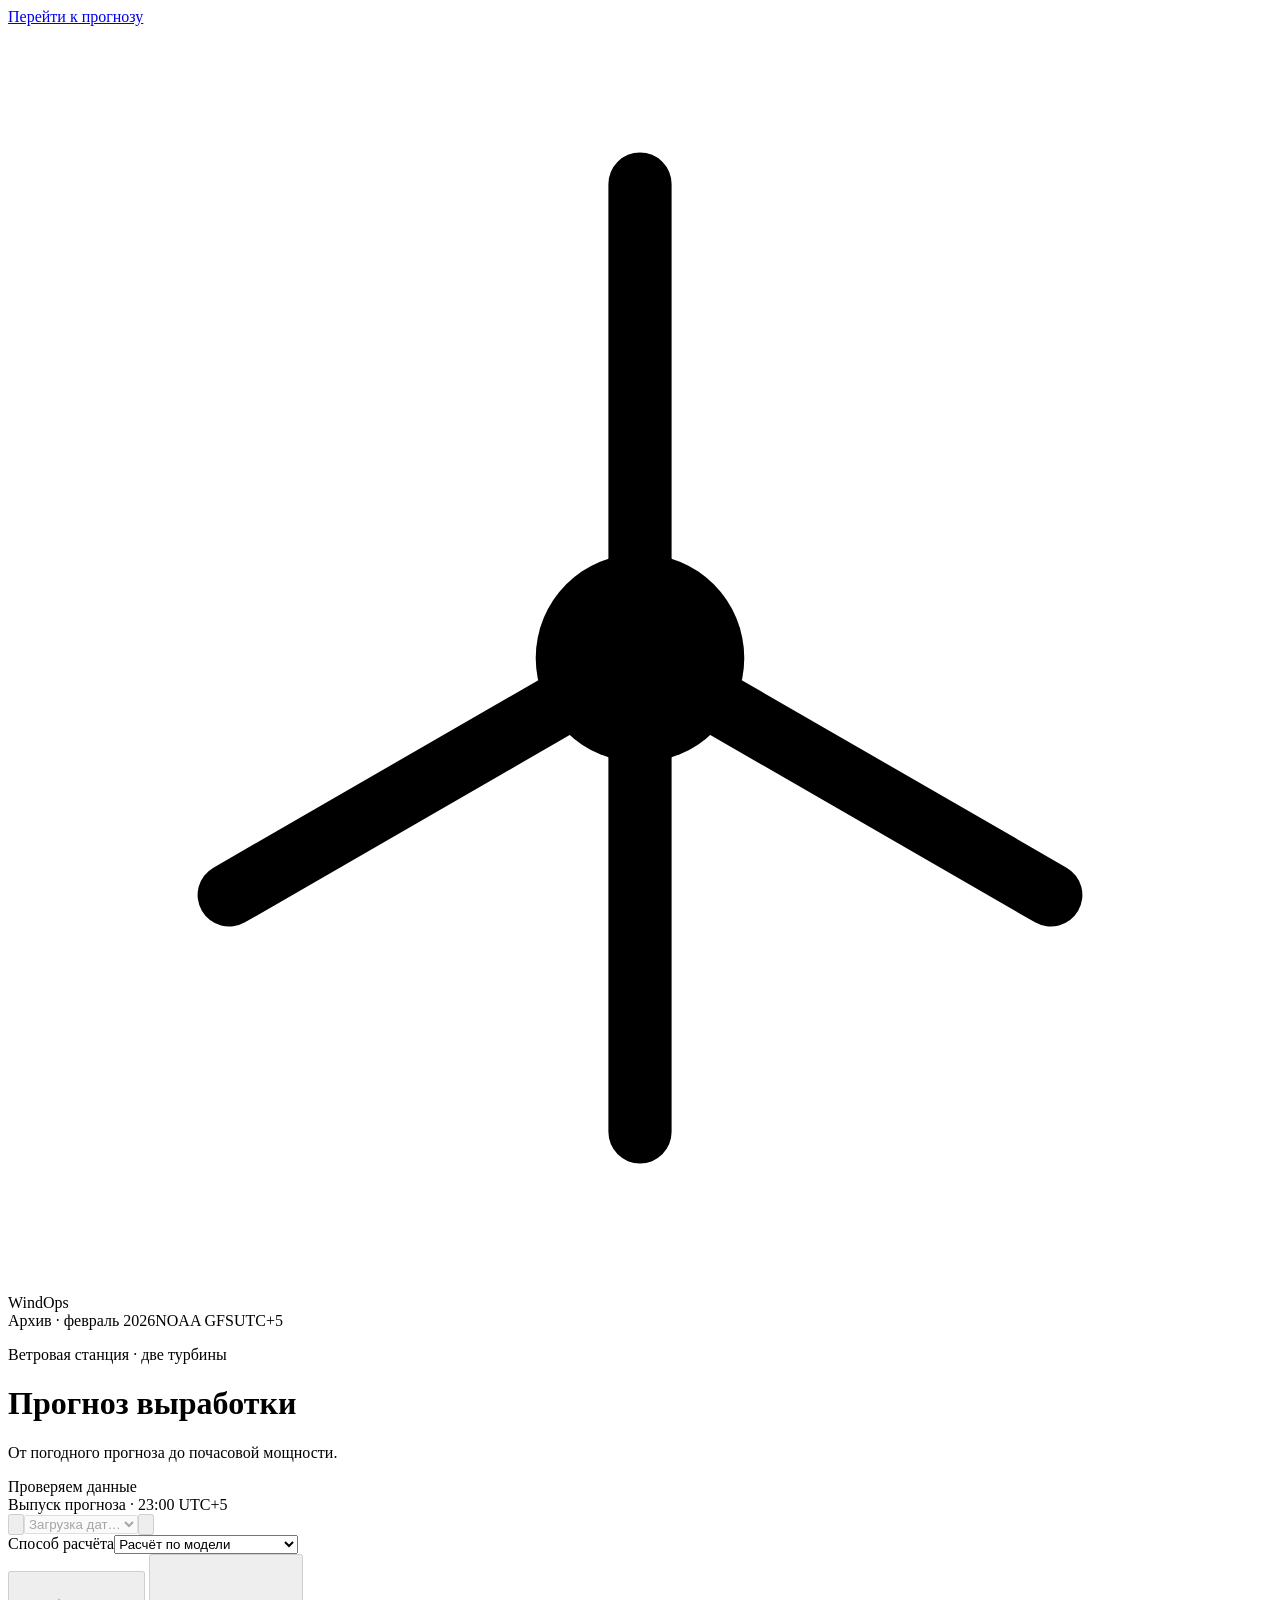
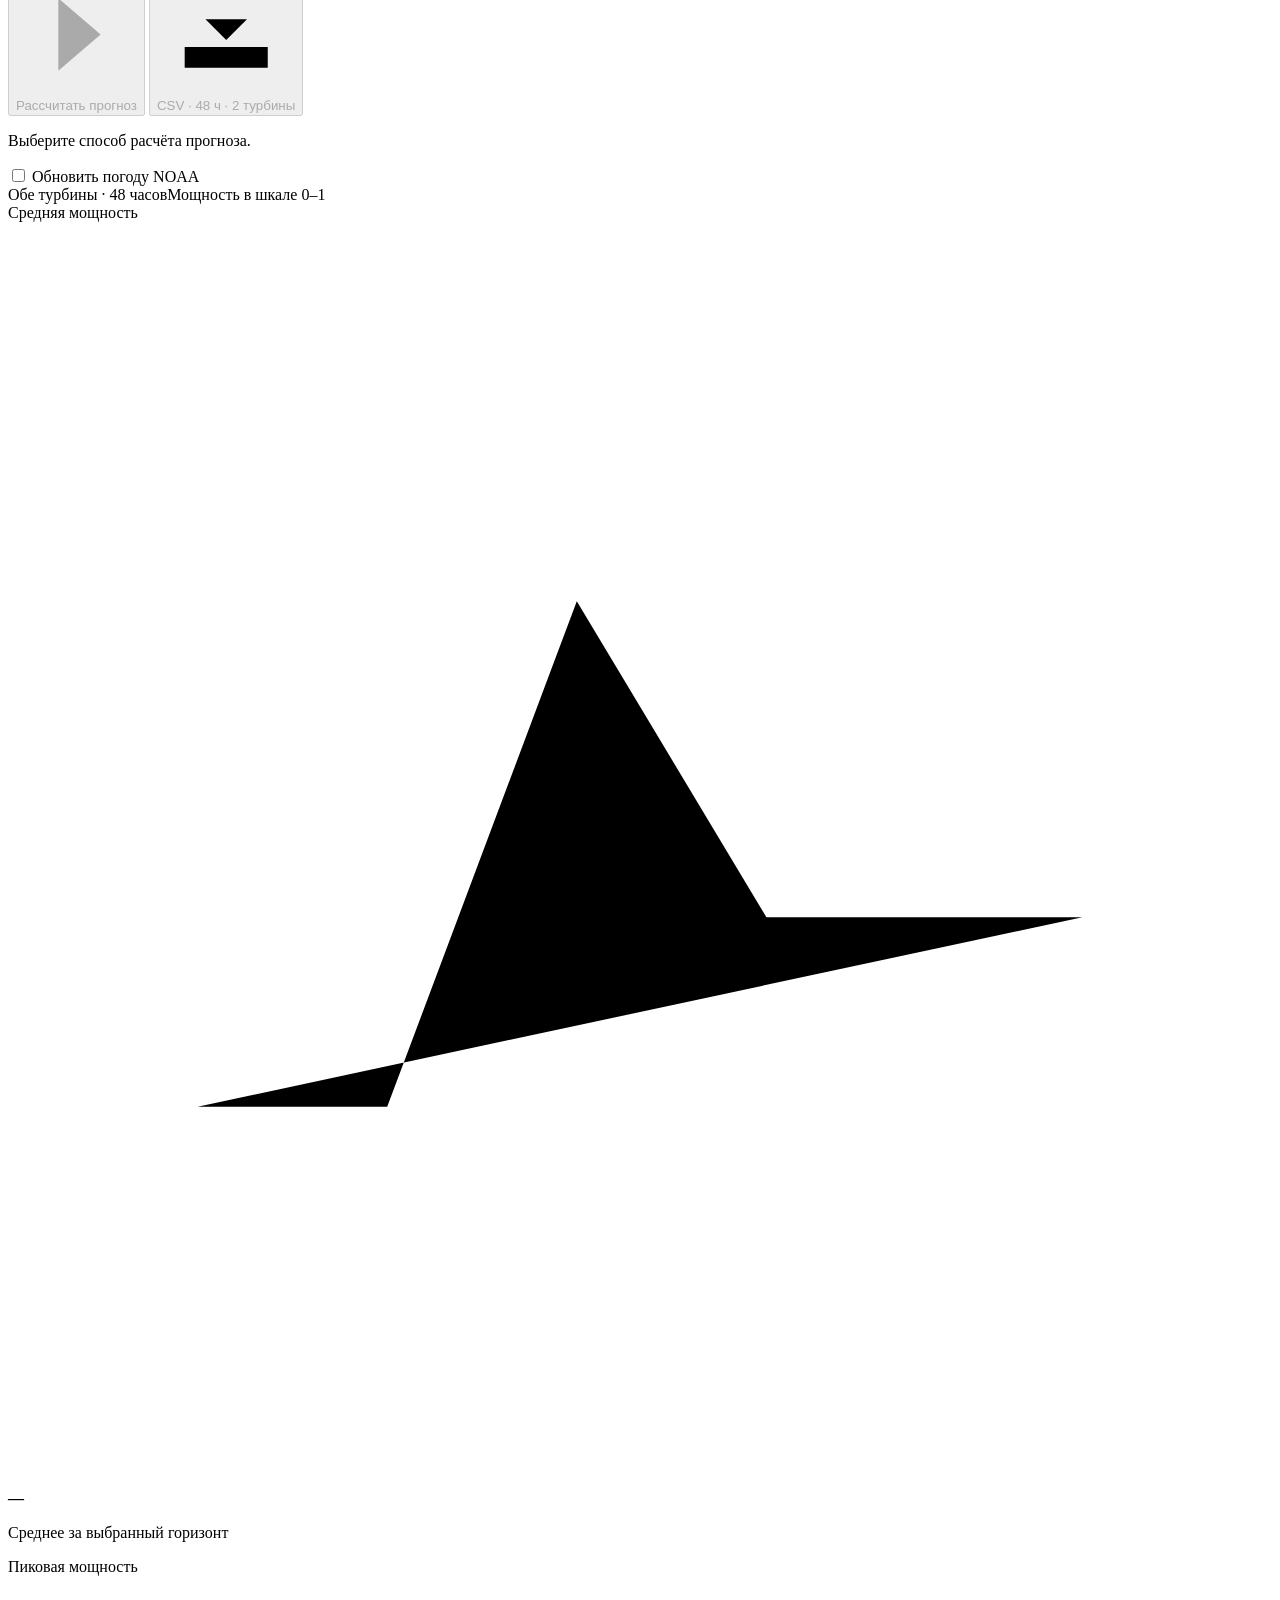
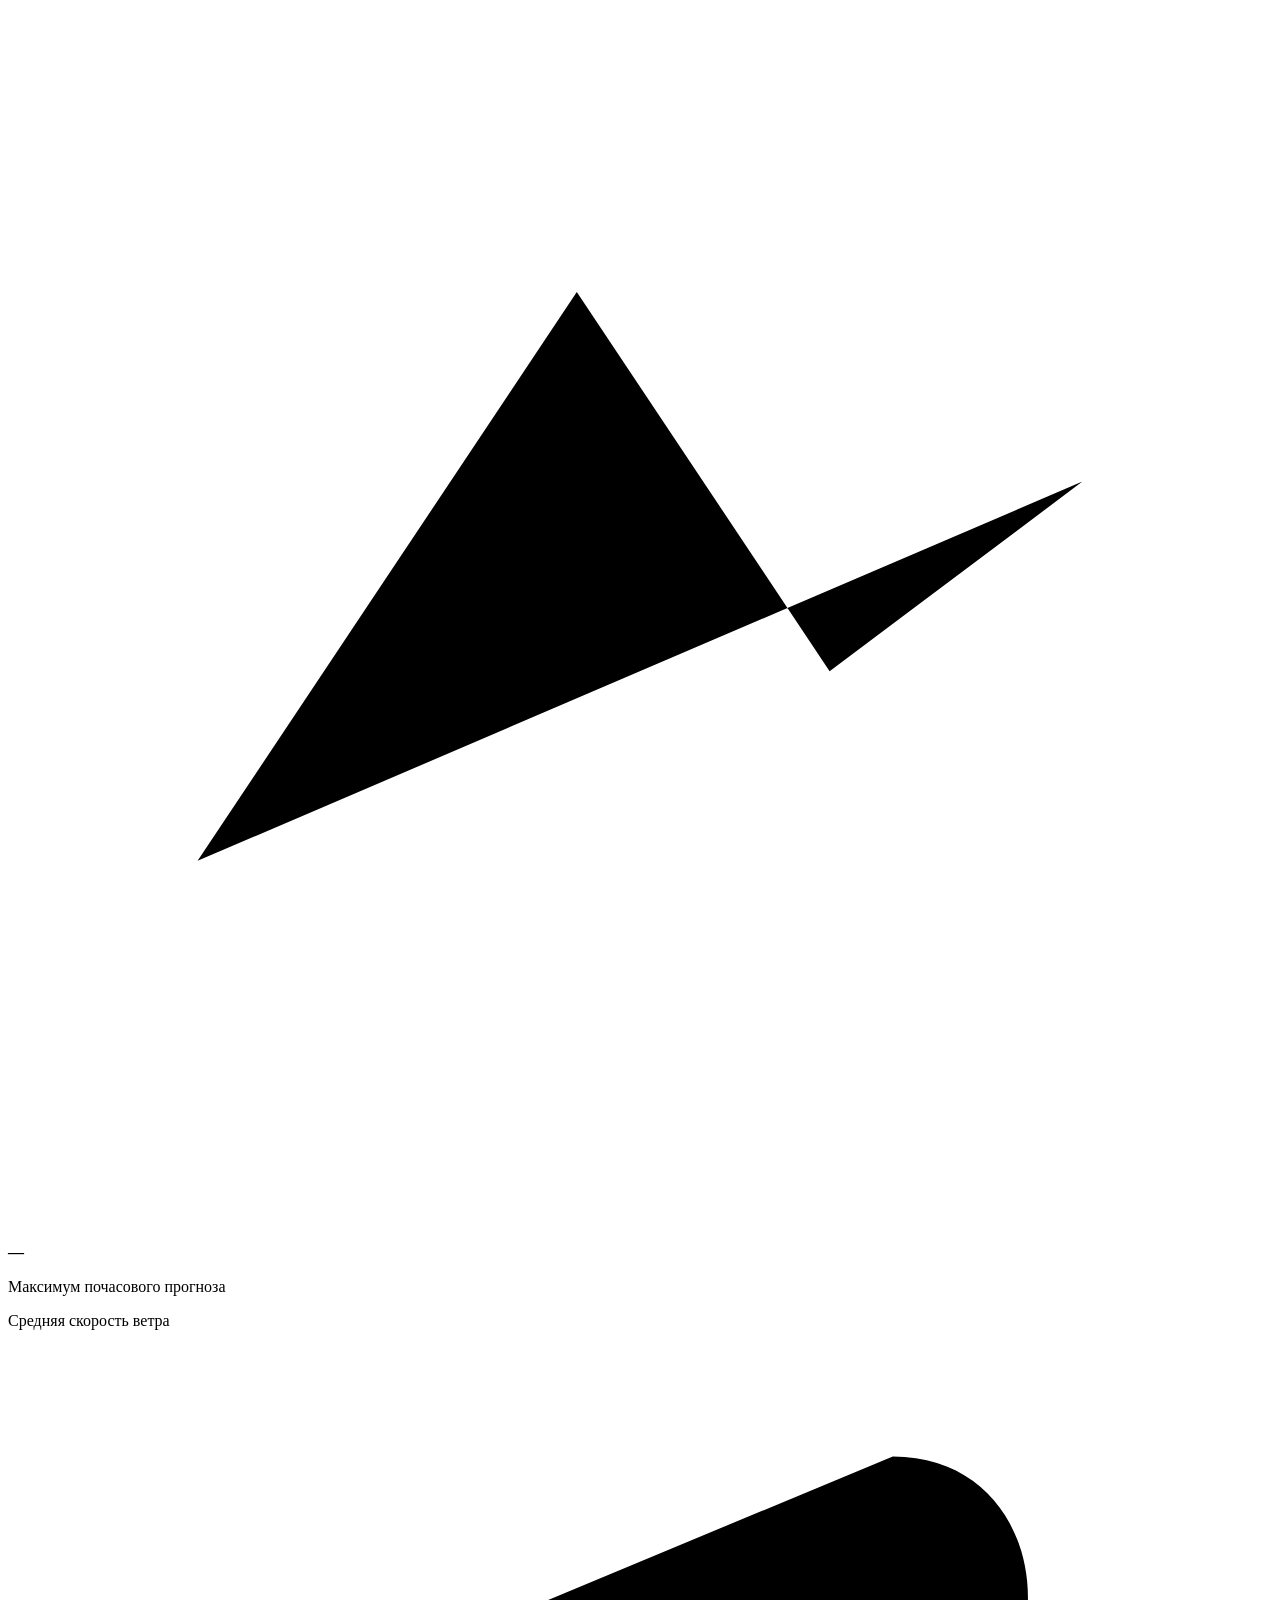
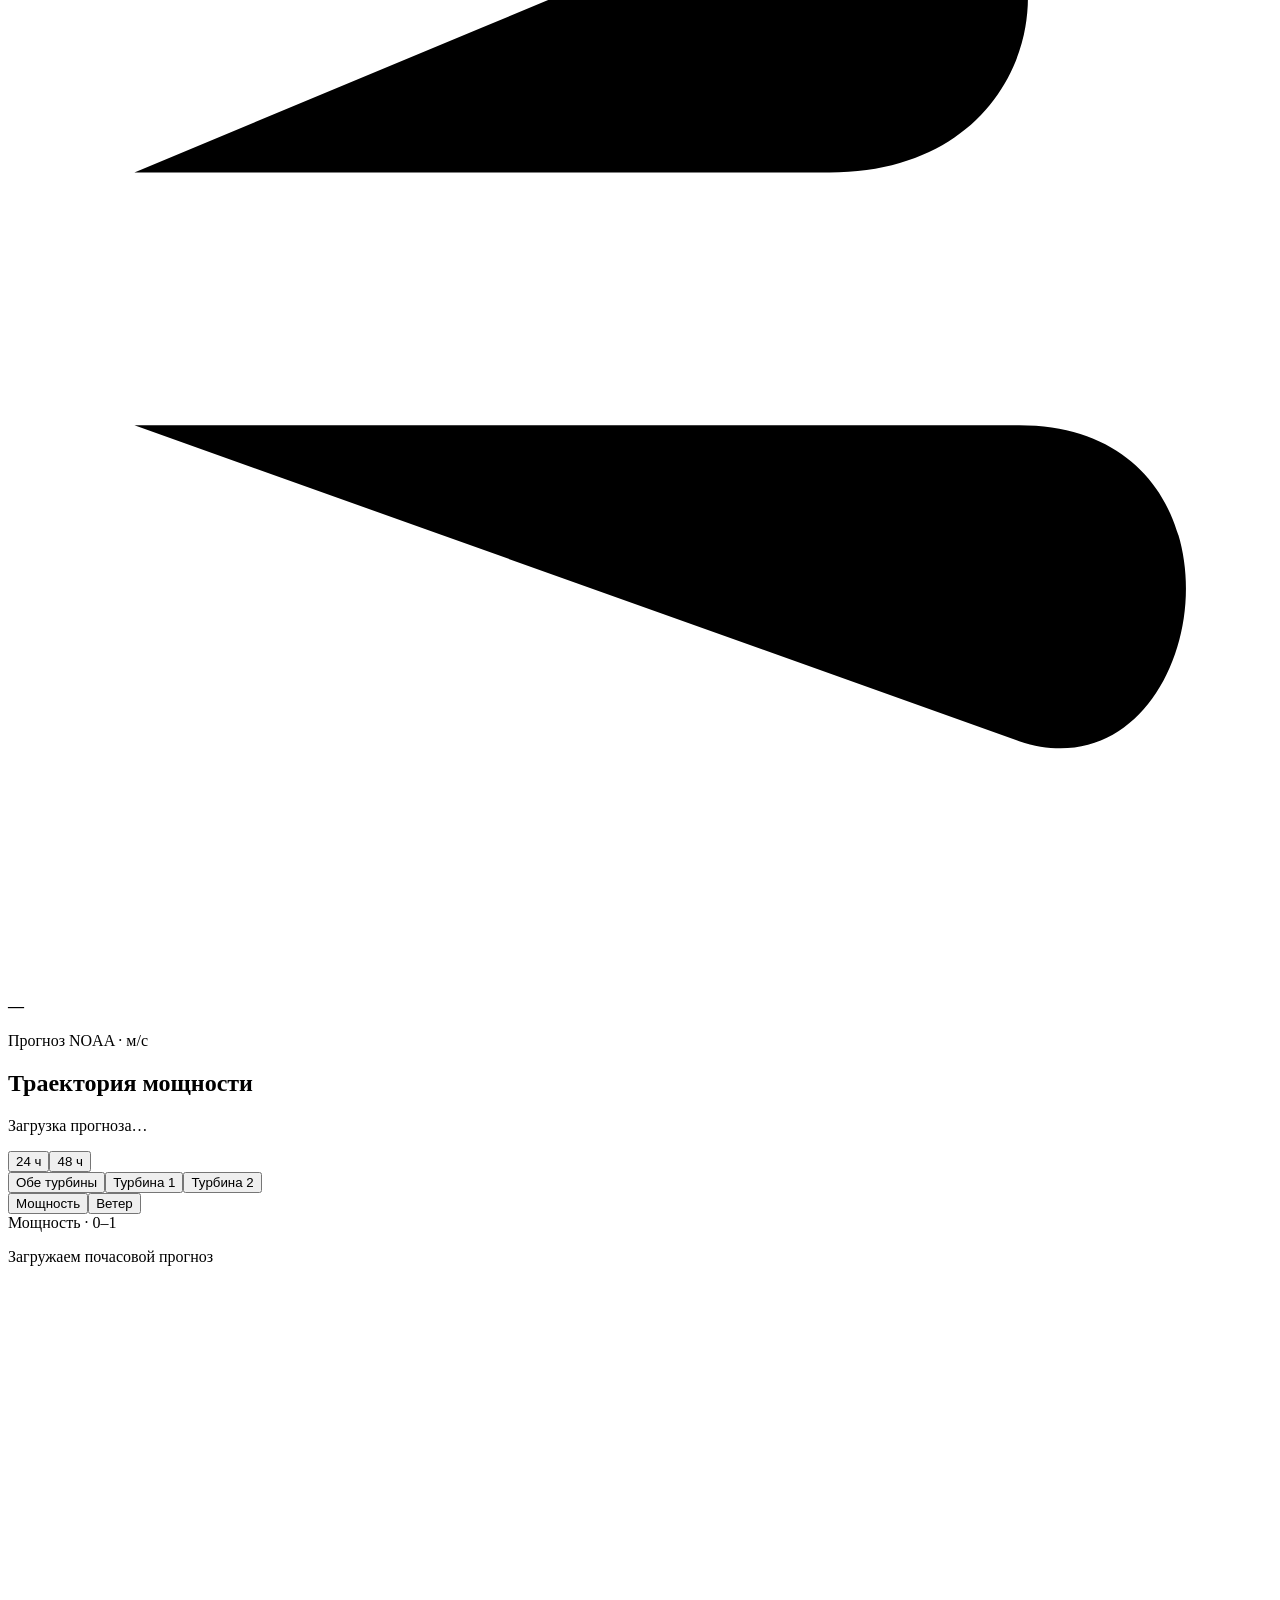
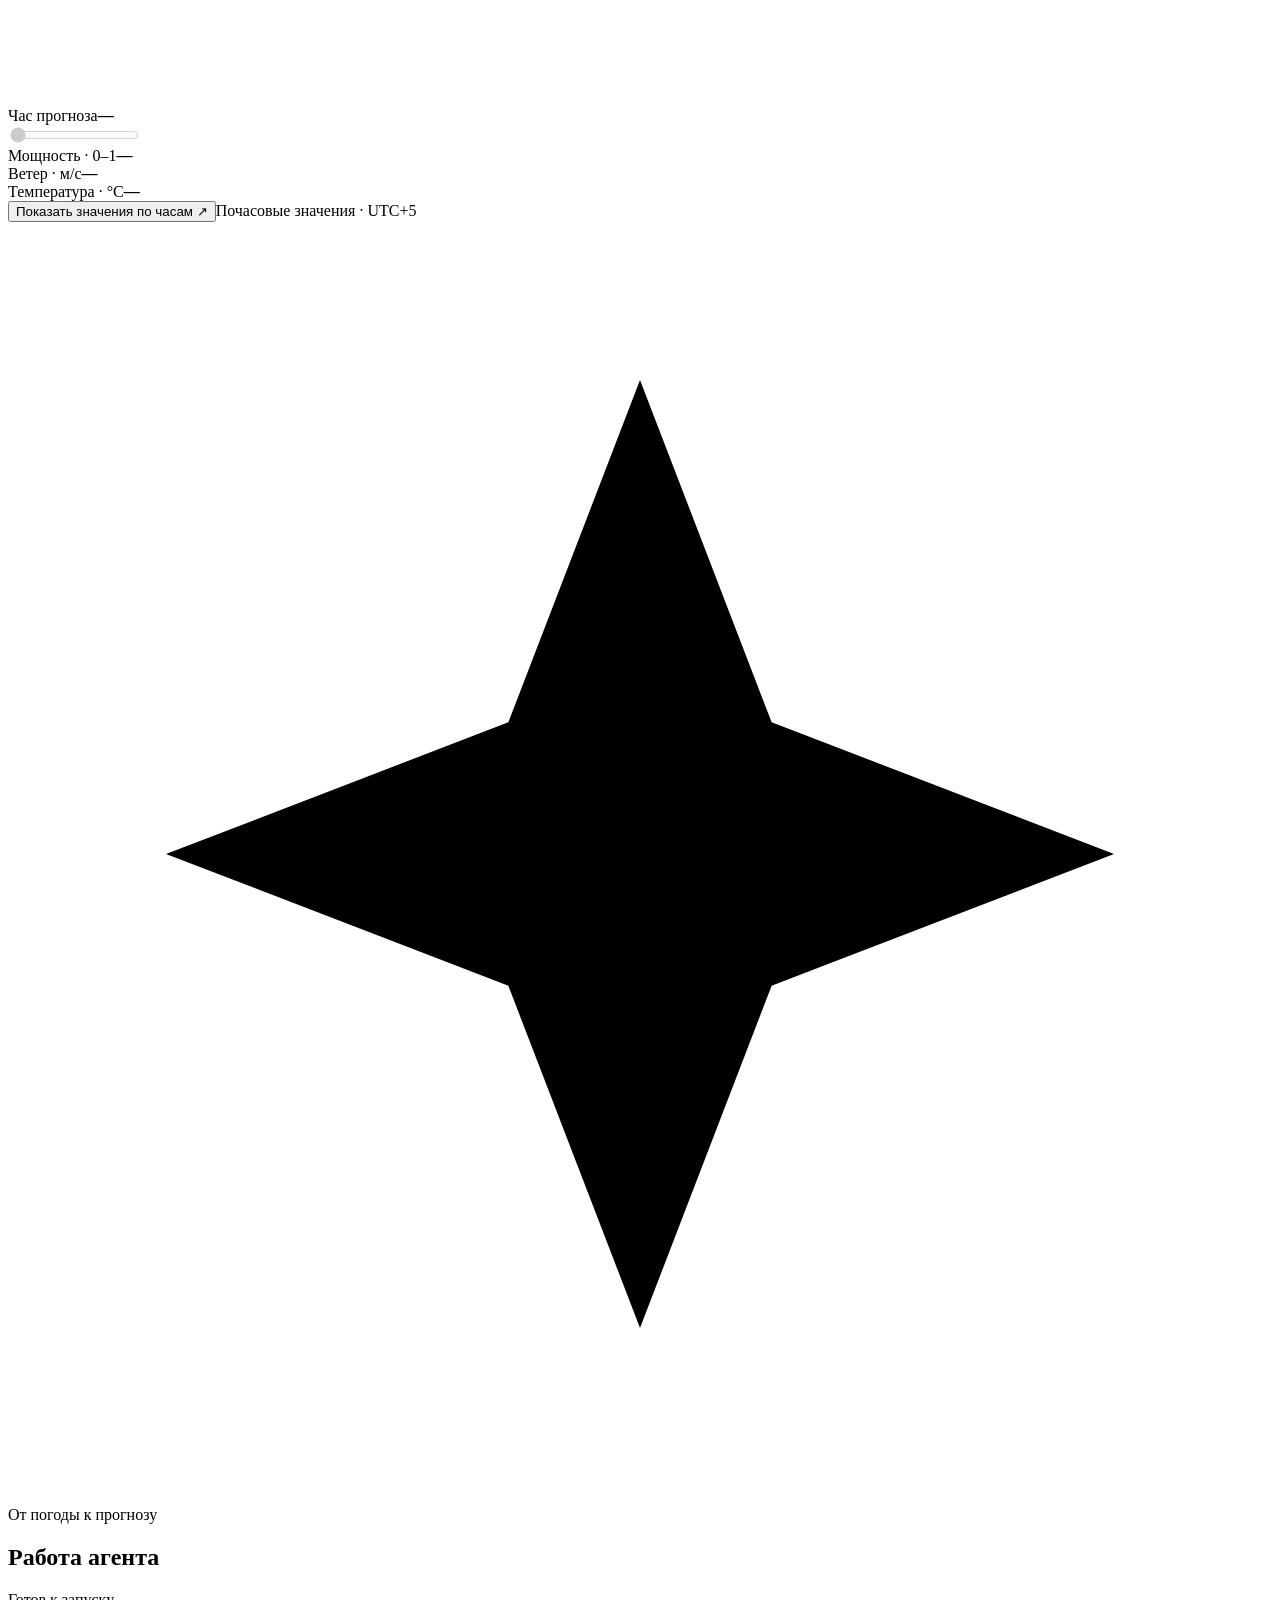
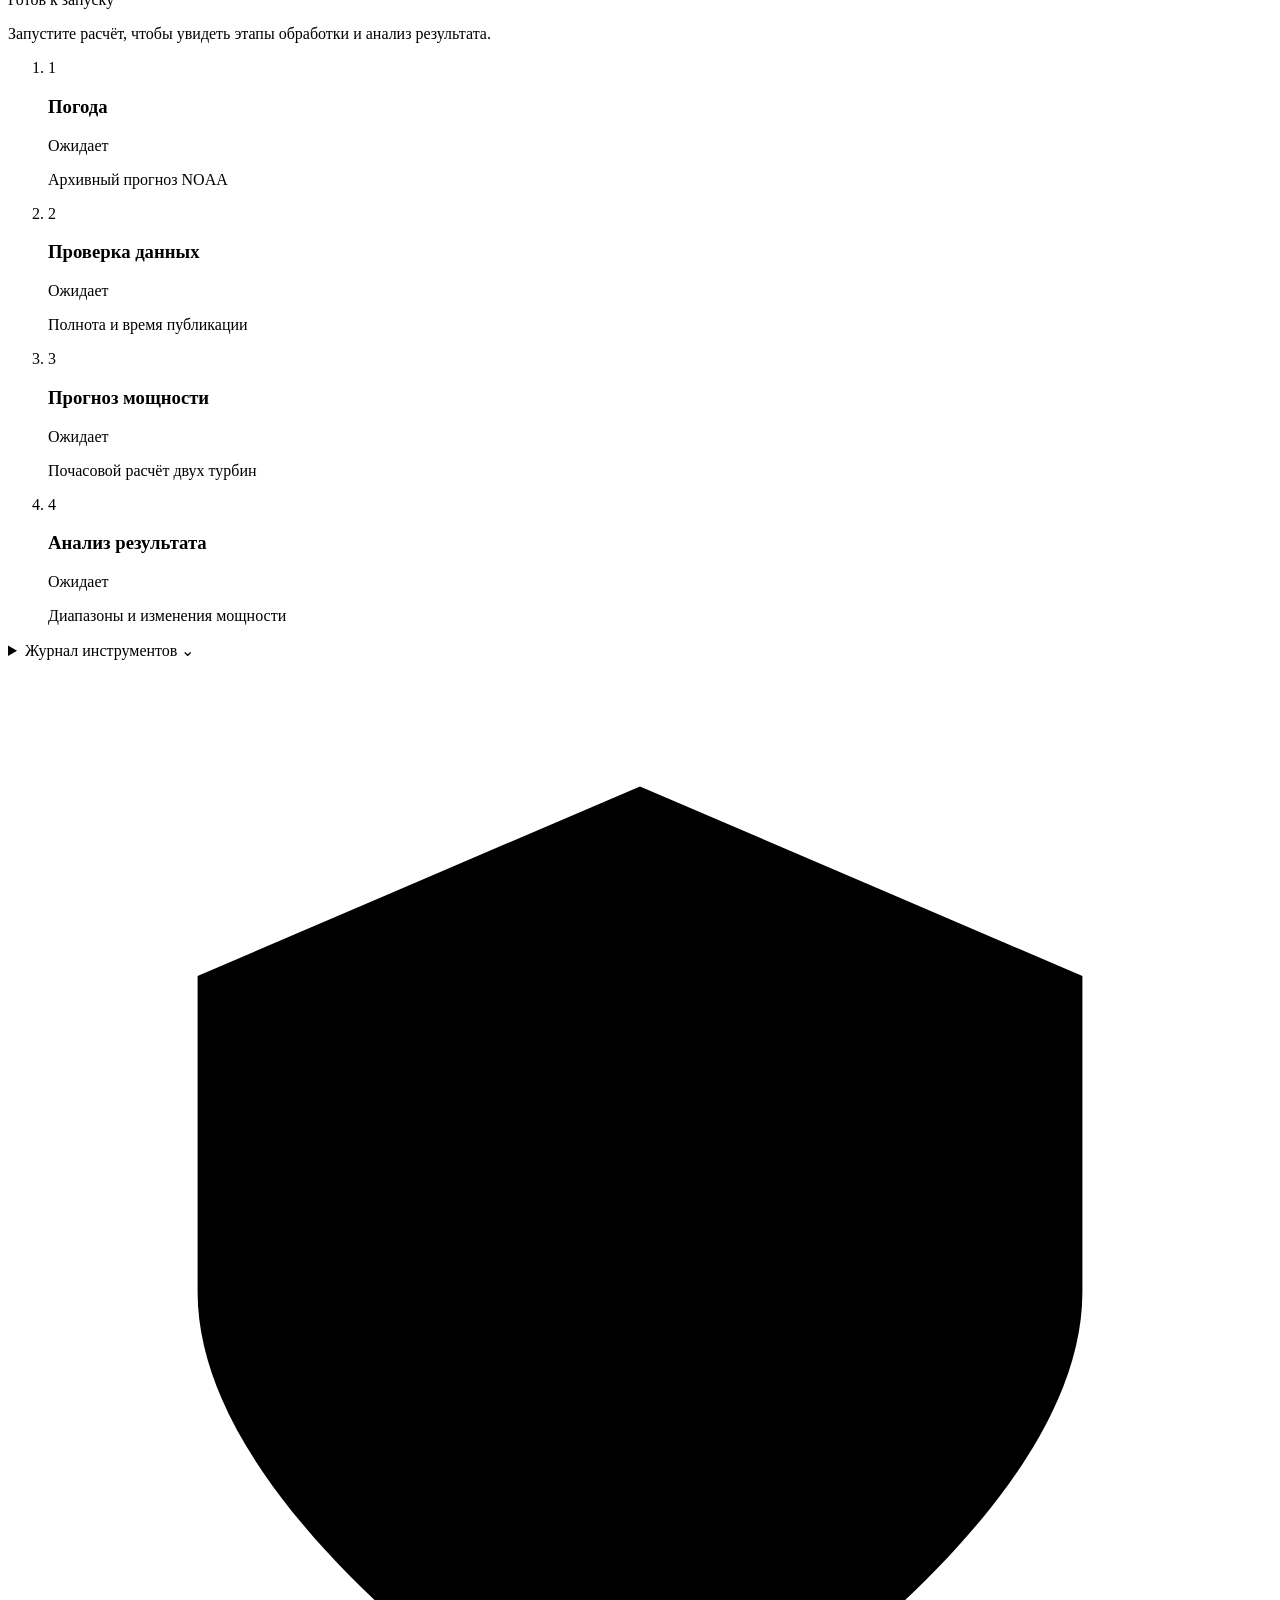
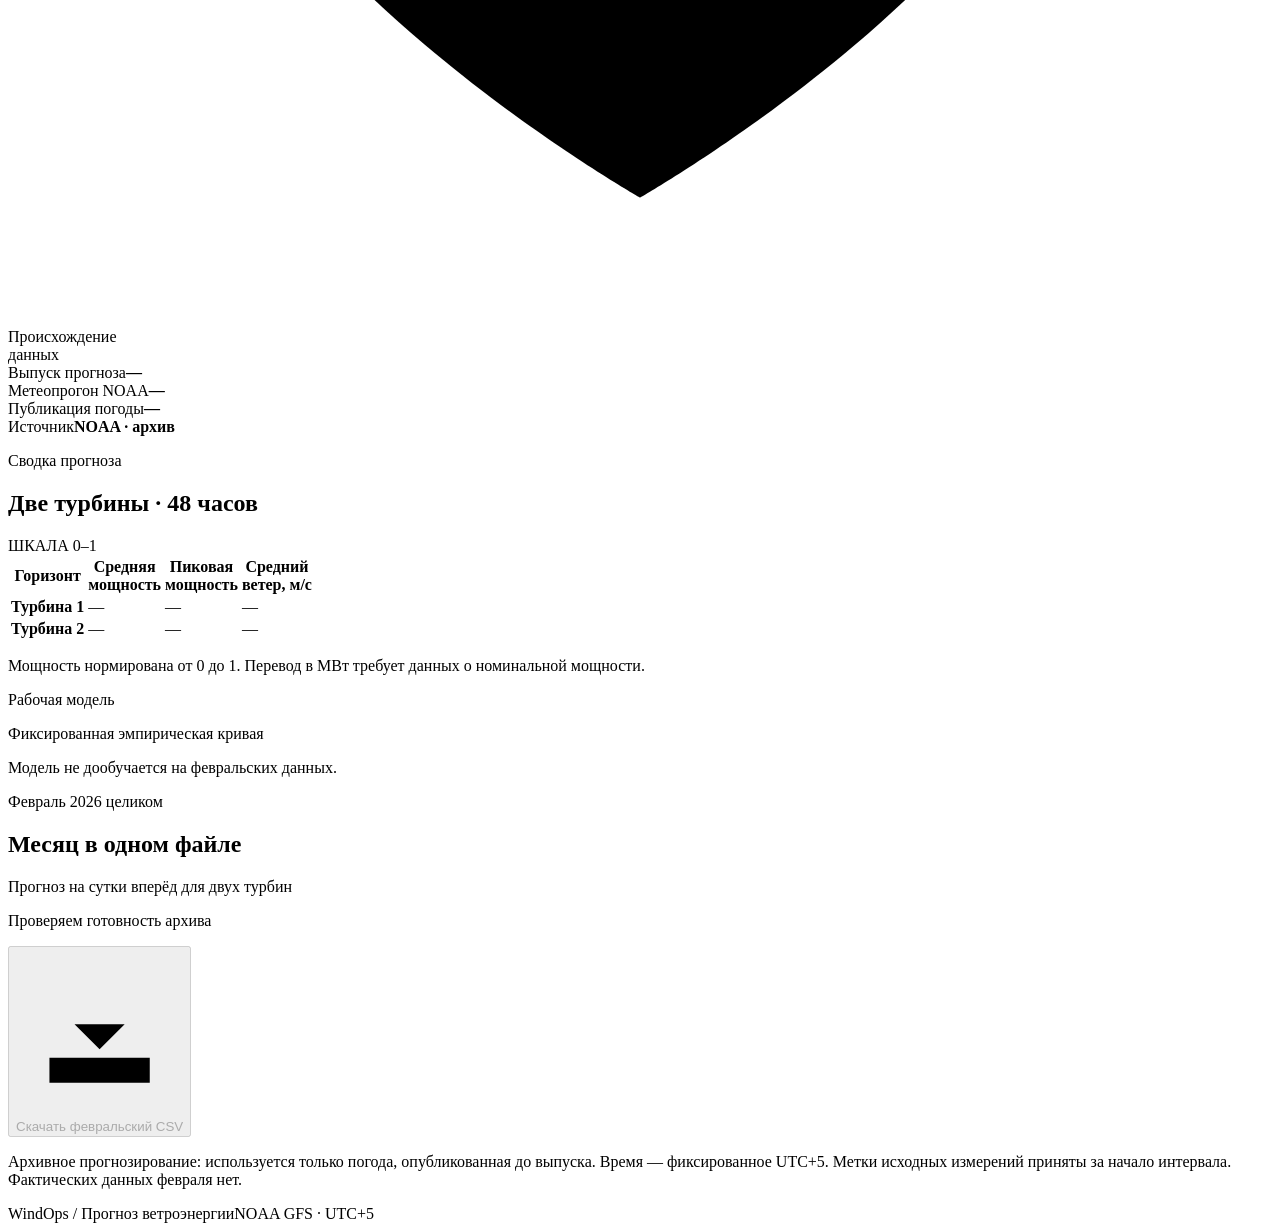
==== web/index.html @ 2f870a46 "Remove section-jump sidebar and widen forecast workspace" ====
<!doctype html>
<html lang="ru">
<head>
  <meta charset="utf-8">
  <meta name="viewport" content="width=device-width,initial-scale=1">
  <meta name="theme-color" content="#142d4e">
  <meta name="description" content="WindOps — почасовой прогноз двух ветровых турбин, сравнение выработки и прозрачная работа AI-агента.">
  <title>WindOps — прогноз выработки</title>
  <link rel="icon" href="data:image/svg+xml,%3Csvg xmlns='http://www.w3.org/2000/svg' viewBox='0 0 40 40'%3E%3Crect width='40' height='40' rx='10' fill='%23235be8'/%3E%3Cpath d='M20 20V6m0 14L8 27m12-7 12 7' stroke='%23fff' stroke-width='2'/%3E%3Ccircle cx='20' cy='20' r='3' fill='%23fff'/%3E%3C/svg%3E">
  <link rel="stylesheet" href="/style.css">
  <script src="/app.js" defer></script>
</head>
<body>
  <a class="skip-link" href="#forecast">Перейти к прогнозу</a>
  <div class="app-shell">
    <div class="main-shell">
      <header class="topbar">
        <div class="brand"><svg class="brand-mark" viewBox="0 0 40 40" fill="none" aria-hidden="true"><path d="M20 20V5M20 20 7 27.5M20 20 33 27.5M20 23v12" stroke="currentColor" stroke-width="2" stroke-linecap="round"/><circle cx="20" cy="20" r="3.3" fill="currentColor"/></svg><span>WindOps</span></div>
        <div class="topbar-meta"><span class="archive-context">Архив · февраль 2026</span><span class="provider-tag">NOAA GFS</span><span class="timezone">UTC+5</span></div>
      </header>
      <main id="overview">
        <div class="page-heading"><div><p class="eyebrow">Ветровая станция · две турбины</p><h1>Прогноз выработки</h1><p class="page-intro">От погодного прогноза до почасовой мощности.</p></div><div class="coverage" id="coverage"><span class="status-dot pending"></span><span id="coverage-text">Проверяем данные</span></div></div>

        <section class="control-panel" aria-label="Управление прогнозом">
          <div class="run-toolbar">
            <div class="field issue-field"><label for="issue-date">Выпуск прогноза · 23:00 UTC+5</label><div class="date-control"><button id="prev-issue" class="date-arrow" aria-label="Предыдущий выпуск" disabled><svg viewBox="0 0 20 20" aria-hidden="true"><path d="m12 5-5 5 5 5"/></svg></button><select id="issue-date" disabled><option>Загрузка дат…</option></select><button id="next-issue" class="date-arrow" aria-label="Следующий выпуск" disabled><svg viewBox="0 0 20 20" aria-hidden="true"><path d="m8 5 5 5-5 5"/></svg></button></div></div>
            <div class="field mode-field"><label for="run-mode">Способ расчёта</label><select id="run-mode" aria-describedby="mode-help"><option value="deterministic">Расчёт по модели</option><option value="openai" id="openai-option" disabled>Агент OpenAI · проверяем</option></select></div>
            <button class="primary-button" id="run-button" disabled><svg viewBox="0 0 20 20" fill="none" aria-hidden="true"><path d="m7 4 7 6-7 6V4Z" fill="currentColor"/></svg><span>Рассчитать прогноз</span></button>
            <button class="secondary-button" id="download-button" disabled title="Полный прогноз на 48 часов для обеих турбин"><svg viewBox="0 0 20 20" aria-hidden="true"><path d="M10 3v9m-3-3 3 3 3-3M4 13v3h12v-3"/></svg>CSV · 48 ч · 2 турбины</button>
          </div>
          <div class="toolbar-caption"><p id="mode-help">Выберите способ расчёта прогноза.</p><label class="refresh-option"><input type="checkbox" id="refresh-weather"> Обновить погоду NOAA</label></div>
        </section>
        <div class="alert" id="error-banner" role="alert" hidden><span id="error-message"></span><button id="retry-button" class="text-button">Повторить загрузку</button></div>

        <section class="forecast-overview" aria-label="Сводка выбранного прогноза">
          <div class="overview-caption"><span id="kpi-context">Обе турбины · 48 часов</span><span>Мощность в шкале 0–1</span></div>
          <div class="kpi-grid">
            <article class="kpi-card"><div class="kpi-label"><span>Средняя мощность</span><svg viewBox="0 0 20 20" aria-hidden="true"><path d="M3 14h3l3-8 3 5h5"/></svg></div><strong id="kpi-power">—</strong><p>Среднее за выбранный горизонт</p></article>
            <article class="kpi-card"><div class="kpi-label"><span>Пиковая мощность</span><svg viewBox="0 0 20 20" aria-hidden="true"><path d="m3 14 6-9 4 6 4-3M9 5v5M9 5h5"/></svg></div><strong id="kpi-peak">—</strong><p>Максимум почасового прогноза</p></article>
            <article class="kpi-card"><div class="kpi-label"><span>Средняя скорость ветра</span><svg viewBox="0 0 20 20" aria-hidden="true"><path d="M2 7h11c4 0 4-5 1-5M2 11h14c4 0 3 6 0 5M2 15h6"/></svg></div><strong id="kpi-wind">—</strong><p>Прогноз NOAA · м/с</p></article>
          </div>
        </section>

        <div class="workspace-grid">
          <section class="forecast-panel panel" id="forecast" aria-labelledby="forecast-title" aria-busy="true">
            <div class="forecast-header"><div><h2 id="forecast-title">Траектория мощности</h2><p class="forecast-range mono" id="forecast-range">Загрузка прогноза…</p></div><div class="segmented horizon-selector" role="group" aria-label="Горизонт прогноза"><button data-horizon="24" aria-pressed="false">24 ч</button><button data-horizon="48" class="is-active" aria-pressed="true">48 ч</button></div></div>
            <div class="chart-controls"><div class="segmented turbine-selector" role="group" aria-label="Турбина"><button data-turbine="both" class="is-active" aria-pressed="true">Обе турбины</button><button data-turbine="1" aria-pressed="false">Турбина 1</button><button data-turbine="2" aria-pressed="false">Турбина 2</button></div><div class="metric-selector" role="group" aria-label="Показатель графика"><button class="is-active" data-metric="power" aria-pressed="true">Мощность</button><button data-metric="wind" aria-pressed="false">Ветер</button></div></div>
            <div class="chart-key"><div id="chart-legend" class="chart-legend"></div><span class="series-label"><i id="series-swatch" hidden></i><span id="series-label">Мощность · 0–1</span></span></div>
            <div class="chart-container" id="chart-container"><div class="chart-placeholder" id="chart-placeholder"><span class="loading-spinner" aria-hidden="true"></span><p id="chart-placeholder-text">Загружаем почасовой прогноз</p></div><svg id="forecast-chart" viewBox="0 0 900 300" role="img" aria-labelledby="chart-title chart-description" hidden><title id="chart-title">Почасовой прогноз мощности</title><desc id="chart-description">Прогноз двух турбин на 48 часов.</desc></svg><div class="chart-tooltip" id="chart-tooltip" hidden></div></div>
            <div class="hour-inspector"><div class="inspector-heading"><label for="hour-slider">Час прогноза</label><strong id="inspector-time" class="mono">—</strong></div><input id="hour-slider" type="range" min="0" max="47" value="0" step="1" aria-label="Выбрать час прогноза" disabled><div class="inspector-values"><div><span>Мощность · 0–1</span><strong id="inspector-power">—</strong></div><div><span>Ветер · м/с</span><strong id="inspector-wind">—</strong></div><div><span>Температура · °C</span><strong id="inspector-temperature">—</strong></div></div></div>
            <div class="chart-access"><button class="text-button" id="table-toggle" aria-expanded="false" aria-controls="hourly-table">Показать значения по часам <span aria-hidden="true">↗</span></button><span id="chart-end-note">Почасовые значения · UTC+5</span></div>
            <div class="hourly-table-wrapper" id="hourly-table" hidden><table><caption id="hourly-table-caption">Почасовые значения, UTC+5</caption><thead id="hourly-table-head"><tr><th scope="col">Время · UTC+5</th><th scope="col">Мощность · 0–1</th><th scope="col">Ветер · м/с</th><th scope="col">Температура · °C</th></tr></thead><tbody id="hourly-table-body"></tbody></table></div>
          </section>

          <section class="agent-section panel" id="agent" aria-labelledby="agent-title"><div class="agent-heading"><div class="agent-emblem" aria-hidden="true"><svg viewBox="0 0 24 24"><path d="m12 3 2.5 6.5L21 12l-6.5 2.5L12 21l-2.5-6.5L3 12l6.5-2.5Z"/></svg></div><div><p class="eyebrow">От погоды к прогнозу</p><h2 id="agent-title">Работа агента</h2></div></div><span class="job-status" id="job-status" role="status">Готов к запуску</span><p class="agent-intro" id="agent-intro">Запустите расчёт, чтобы увидеть этапы обработки и анализ результата.</p>
            <ol class="agent-steps" id="agent-steps">
              <li data-step="get_weather" data-state="pending"><span class="step-marker" aria-hidden="true">1</span><div><div class="step-heading"><h3>Погода</h3><span class="step-state">Ожидает</span></div><p class="step-detail">Архивный прогноз NOAA</p></div></li>
              <li data-step="validate_weather" data-state="pending"><span class="step-marker" aria-hidden="true">2</span><div><div class="step-heading"><h3>Проверка данных</h3><span class="step-state">Ожидает</span></div><p class="step-detail">Полнота и время публикации</p></div></li>
              <li data-step="predict_power" data-state="pending"><span class="step-marker" aria-hidden="true">3</span><div><div class="step-heading"><h3>Прогноз мощности</h3><span class="step-state">Ожидает</span></div><p class="step-detail">Почасовой расчёт двух турбин</p></div></li>
              <li data-step="analyze_forecast" data-state="pending"><span class="step-marker" aria-hidden="true">4</span><div><div class="step-heading"><h3>Анализ результата</h3><span class="step-state">Ожидает</span></div><p class="step-detail">Диапазоны и изменения мощности</p></div></li>
            </ol>
            <div class="explanation" id="explanation" hidden><p class="micro-label" id="explanation-label">Комментарий к прогнозу</p><p id="explanation-text" tabindex="0" aria-label="Анализ прогноза"></p></div>
            <details class="technical-log"><summary>Журнал инструментов <span aria-hidden="true">⌄</span></summary><ol class="event-list" id="event-list"></ol><p class="log-note">Здесь появятся события текущего расчёта. Время — UTC+5.</p></details>
          </section>
        </div>

        <section class="provenance-strip" id="data-details" aria-label="Происхождение прогноза"><div class="provenance-label"><svg viewBox="0 0 20 20" aria-hidden="true"><path d="m10 2 7 3v5c0 4-7 8-7 8s-7-4-7-8V5Z"/><path d="m6 10 3 3 5-6"/></svg><span>Происхождение<br>данных</span></div><div><span class="micro-label">Выпуск прогноза</span><strong class="mono" id="origin-value">—</strong></div><div><span class="micro-label">Метеопрогон NOAA</span><strong class="mono" id="weather-run-value">—</strong></div><div><span class="micro-label">Публикация погоды</span><strong class="mono" id="weather-available-value">—</strong></div><div class="source-check"><span class="micro-label">Источник</span><strong id="provider-value">NOAA · архив</strong></div></section>

        <div class="detail-grid">
          <section class="summary-section panel" aria-labelledby="summary-title"><div class="section-heading"><div><p class="eyebrow">Сводка прогноза</p><h2 id="summary-title">Две турбины · 48 часов</h2></div><span class="unit-label">ШКАЛА 0–1</span></div><div class="summary-table-wrap"><table class="summary-table"><thead><tr><th scope="col">Горизонт</th><th scope="col">Средняя<br>мощность</th><th scope="col">Пиковая<br>мощность</th><th scope="col">Средний<br>ветер, м/с</th></tr></thead><tbody id="summary-body"><tr><th scope="row">Турбина 1</th><td>—</td><td>—</td><td>—</td></tr><tr><th scope="row">Турбина 2</th><td>—</td><td>—</td><td>—</td></tr></tbody></table></div><p class="summary-note">Мощность нормирована от 0 до 1. Перевод в МВт требует данных о номинальной мощности.</p><div class="baseline" id="baseline" hidden><div><span class="micro-label" id="validation-label">Проверка на январе</span><strong>RMSE <span class="mono" id="rmse-value">—</span></strong></div><p id="validation-description">Историческая ошибка модели. Фактические значения февраля отсутствуют.</p></div></section>
          <section class="model-notes panel" id="exports" aria-label="О модели и экспорте"><div class="model-description"><span class="micro-label">Рабочая модель</span><p id="model-value">Фиксированная эмпирическая кривая</p><p class="muted" id="model-cutoff">Модель не дообучается на февральских данных.</p></div><div class="archive-download"><div><span class="micro-label">Февраль 2026 целиком</span><h2>Месяц в одном файле</h2><p>Прогноз на сутки вперёд для двух турбин</p><p class="muted" id="february-help">Проверяем готовность архива</p></div><button class="secondary-button" id="february-download" disabled><svg viewBox="0 0 20 20" aria-hidden="true"><path d="M10 3v9m-3-3 3 3 3-3M4 13v3h12v-3"/></svg>Скачать февральский CSV</button></div></section>
        </div>
        <p class="method-note">Архивное прогнозирование: используется только погода, опубликованная до выпуска. Время — фиксированное UTC+5. Метки исходных измерений приняты за начало интервала. Фактических данных февраля нет.</p>
      </main>
      <footer><span>WindOps <span class="footer-divider">/</span> Прогноз ветроэнергии</span><span class="mono" id="footer-model">NOAA GFS · UTC+5</span></footer>
    </div>
  </div>
  <div class="sr-only" id="live-status" role="status" aria-live="polite"></div>
</body>
</html>
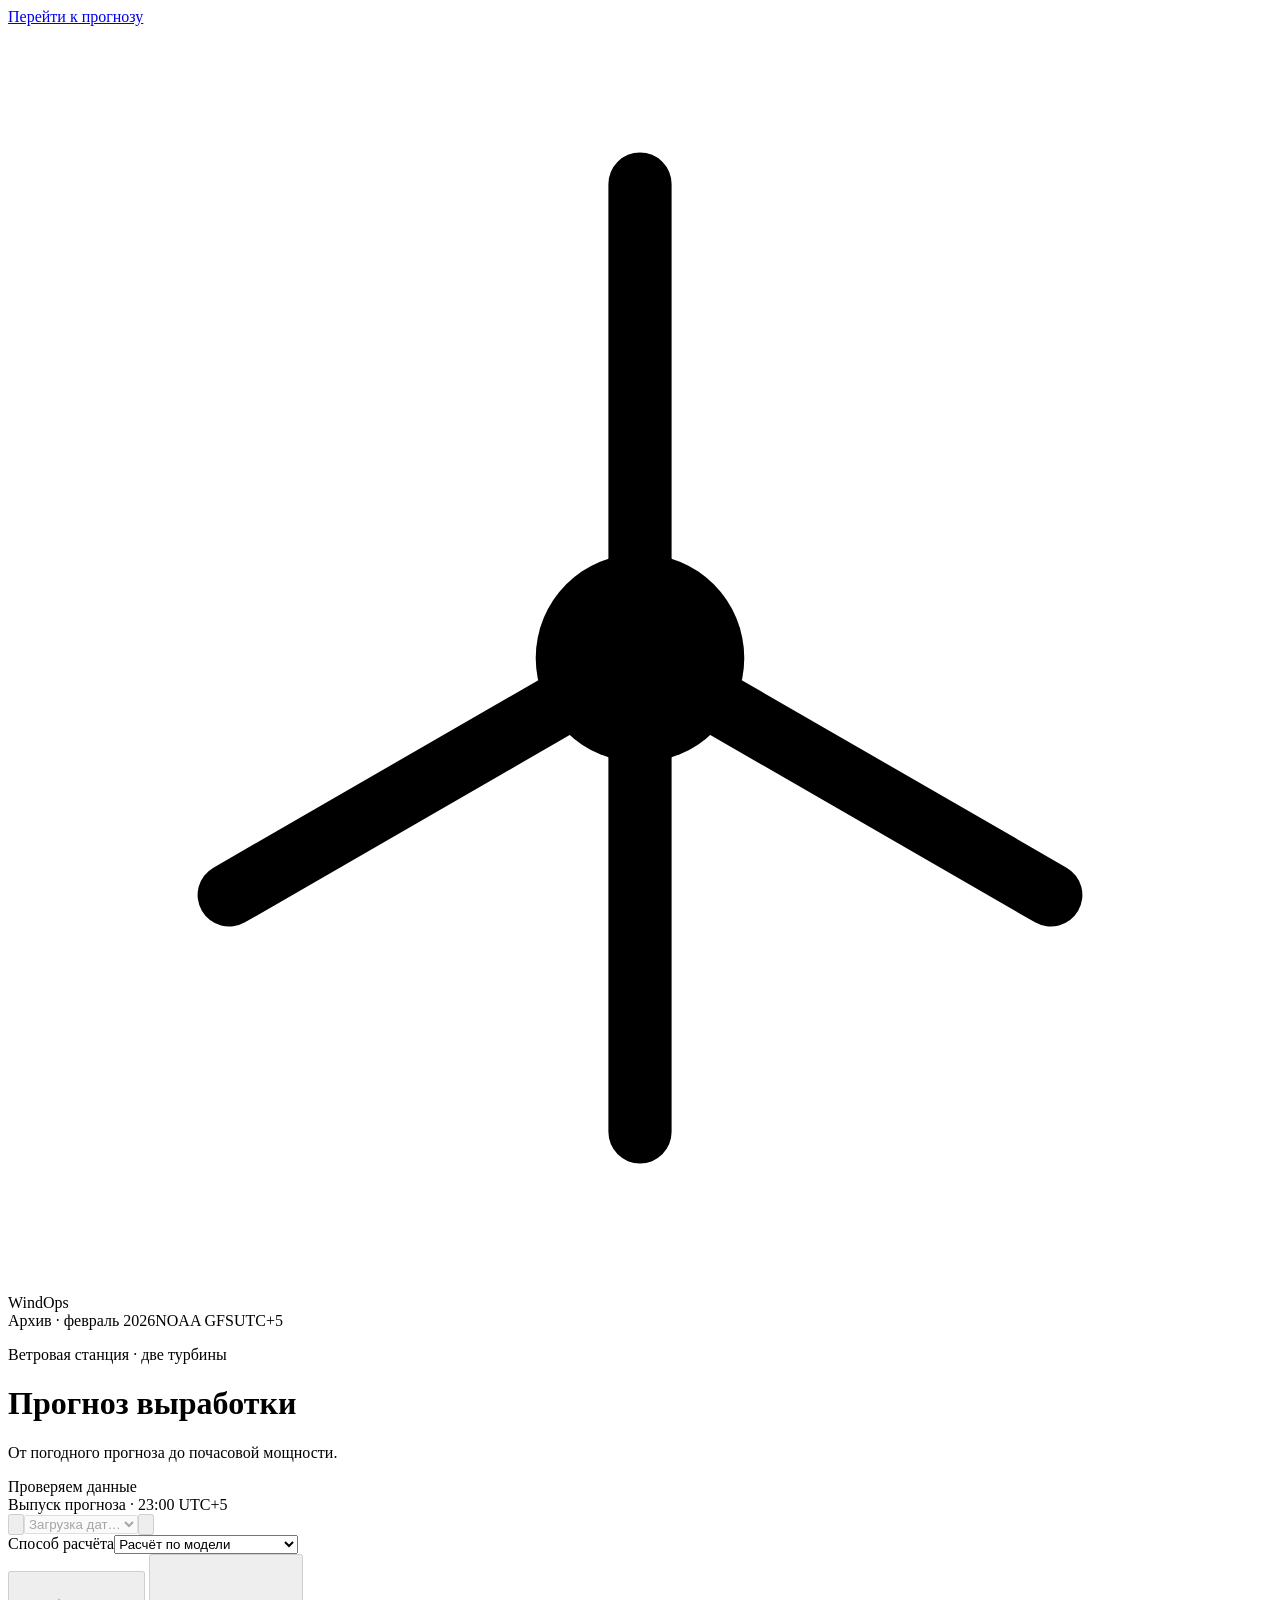
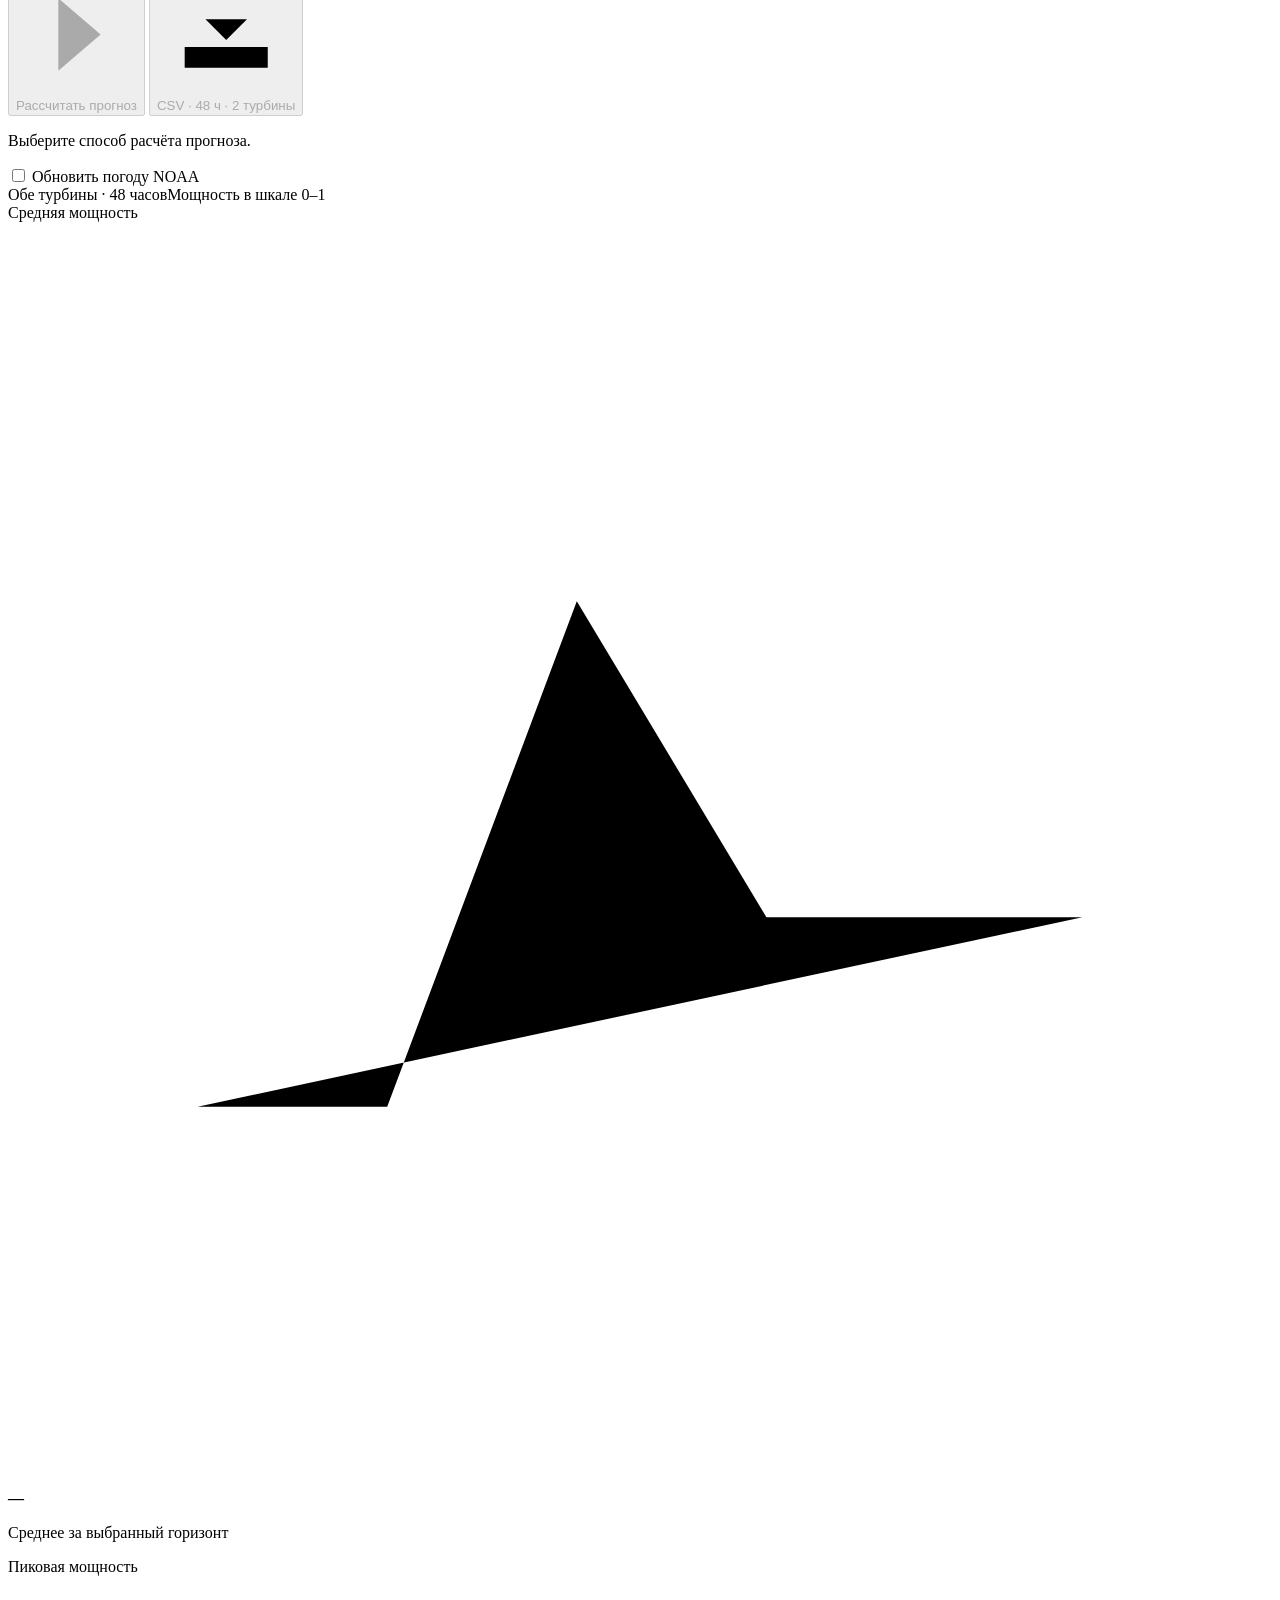
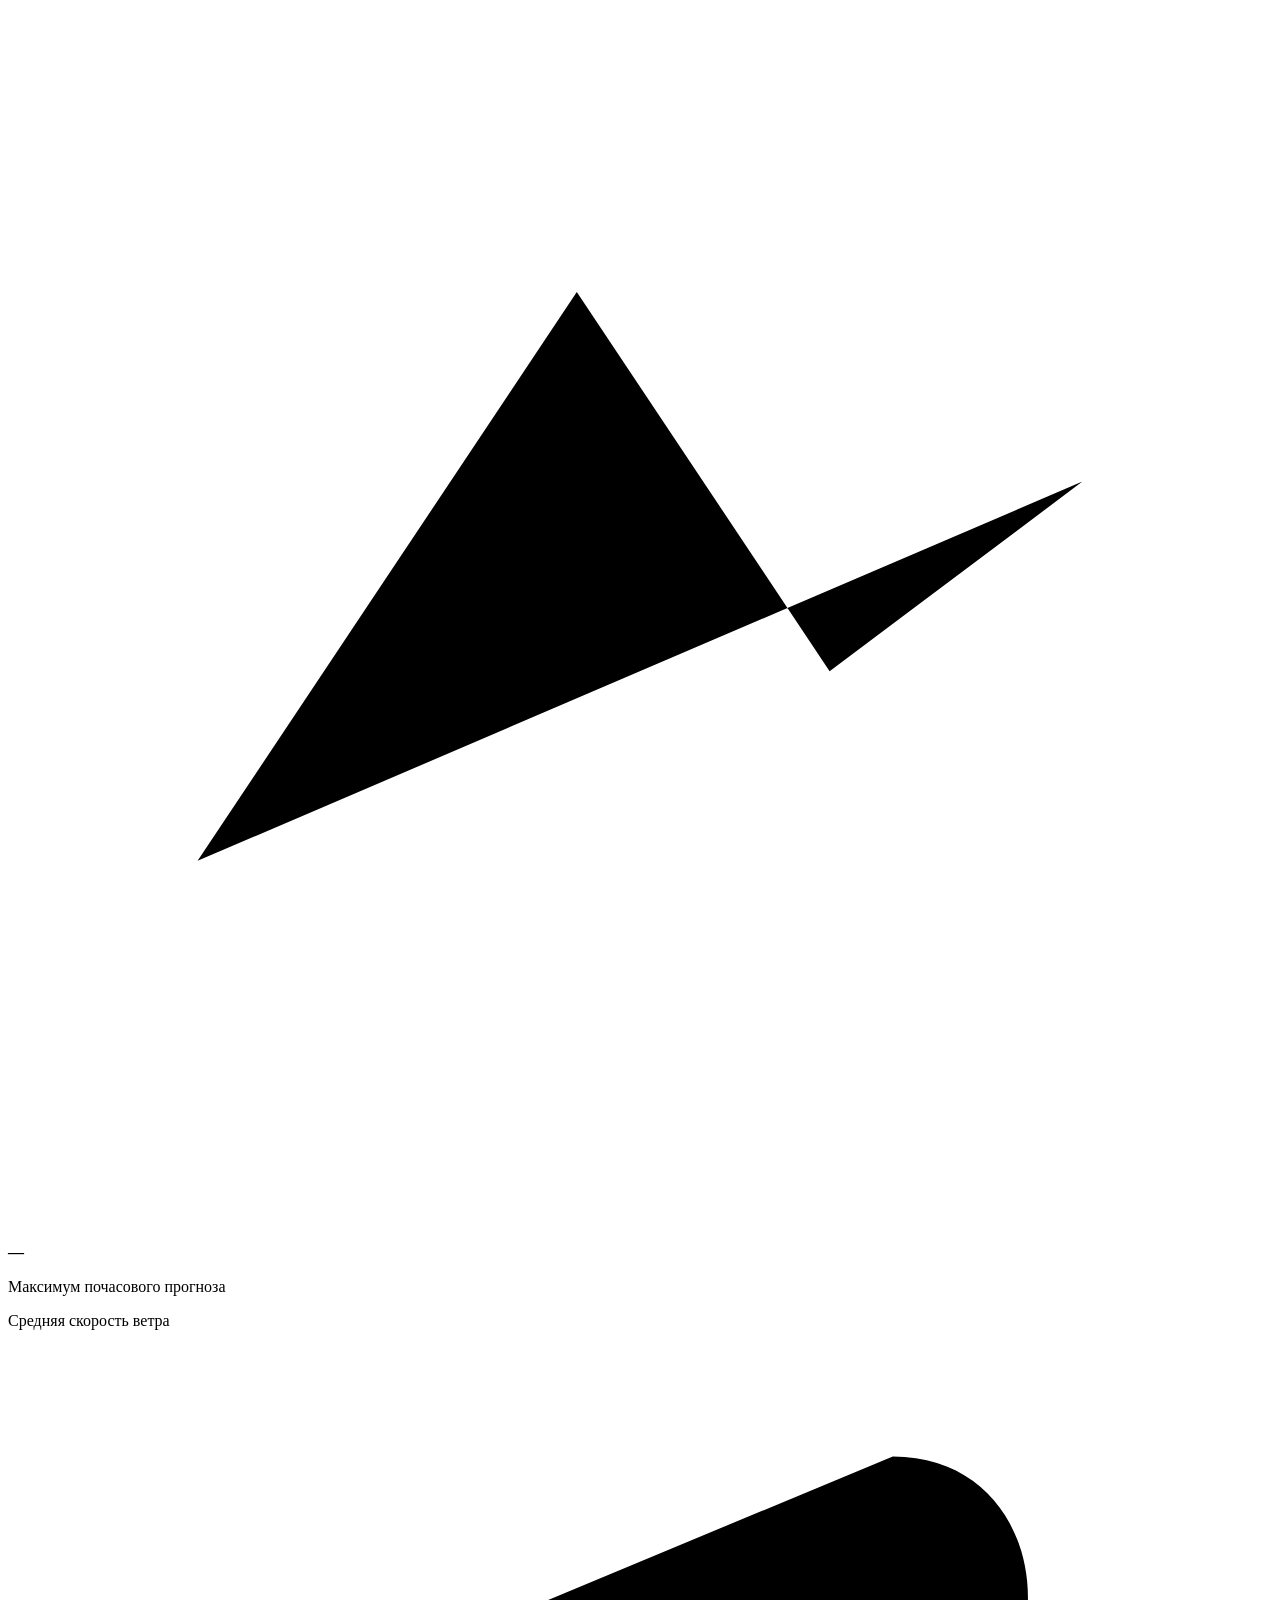
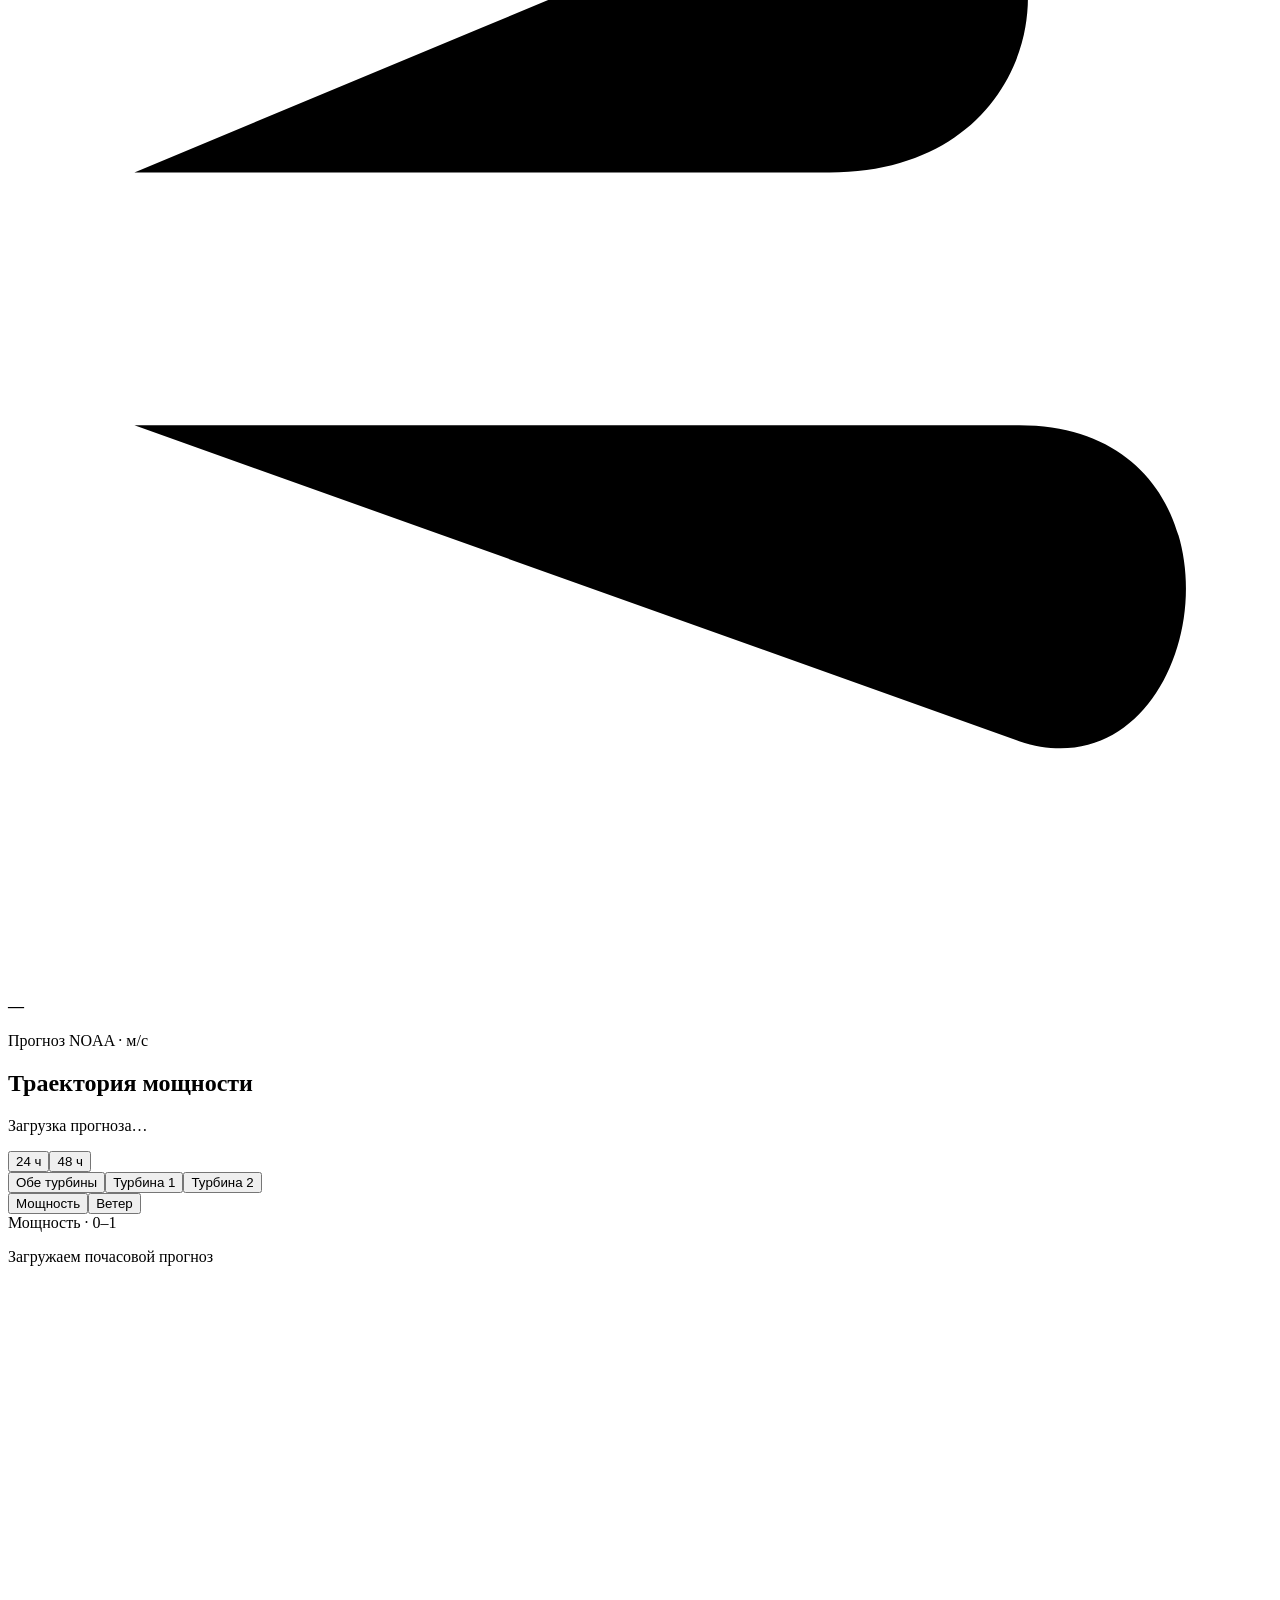
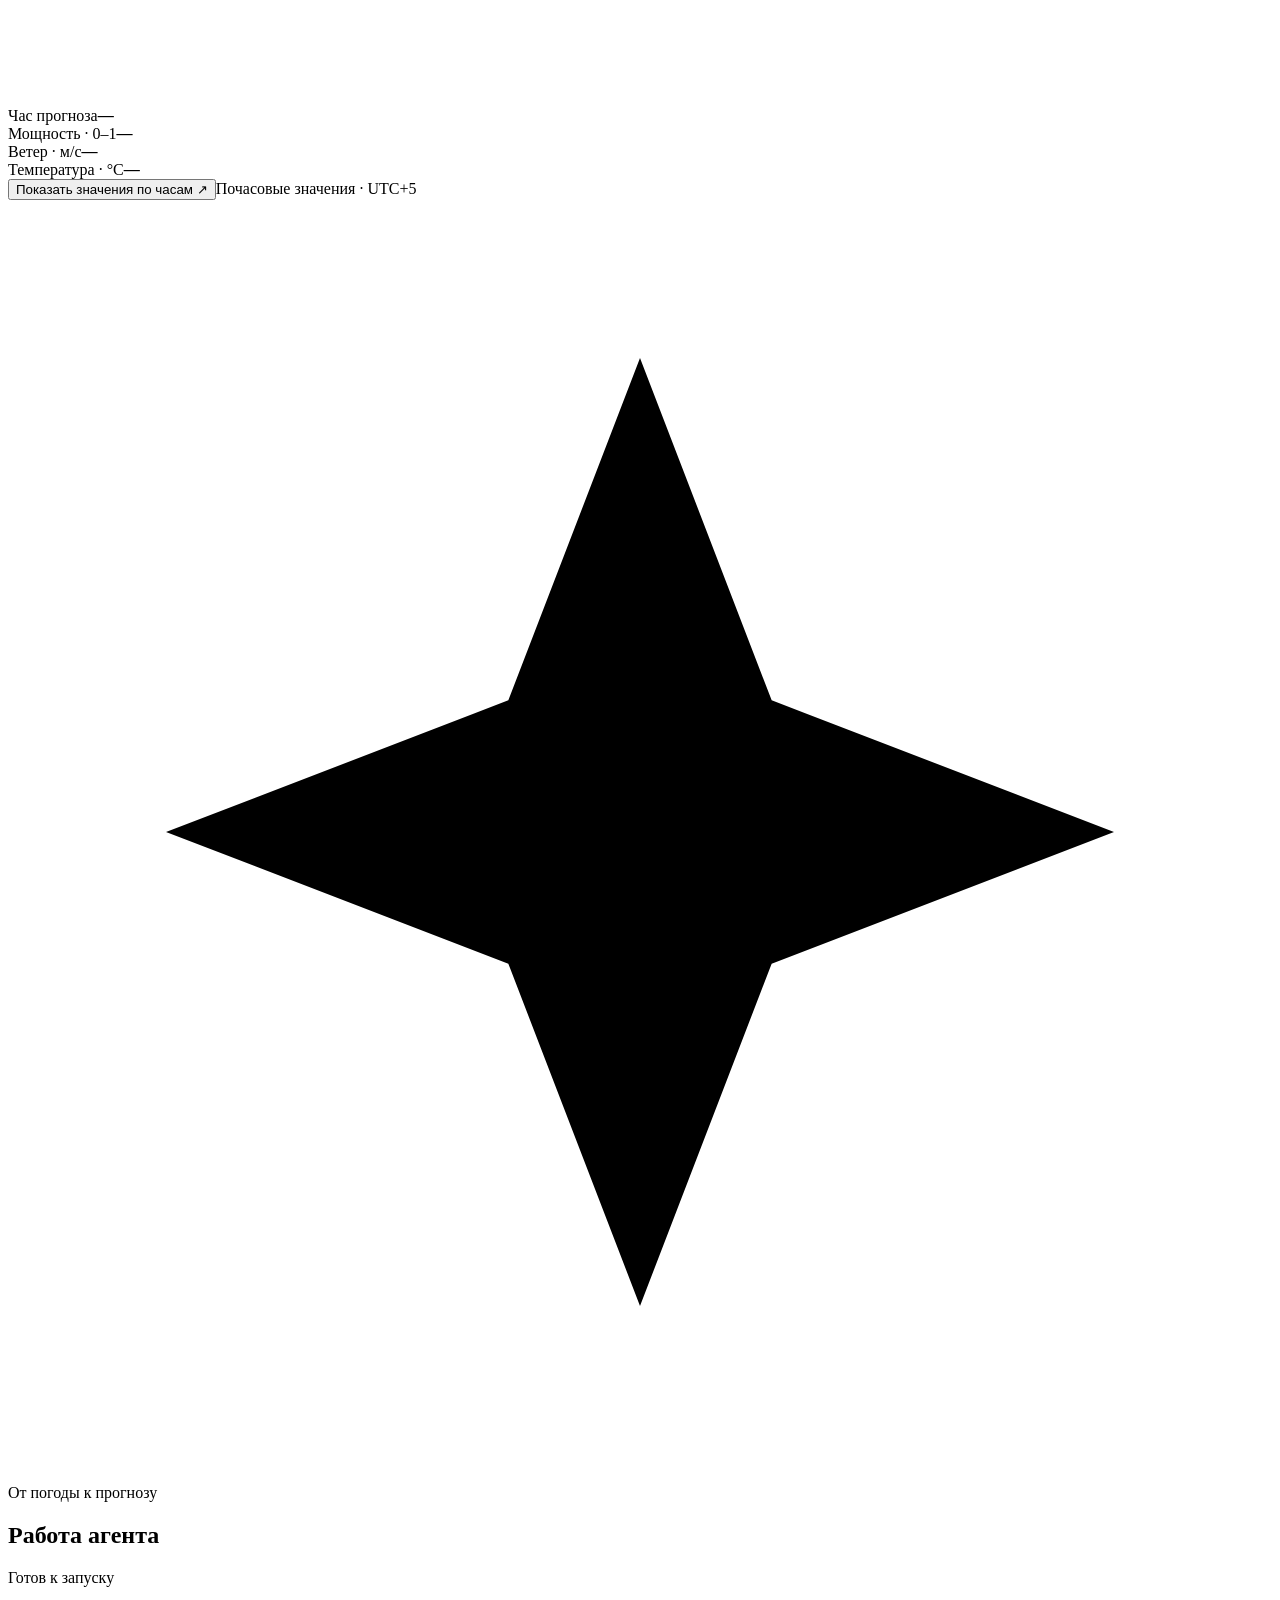
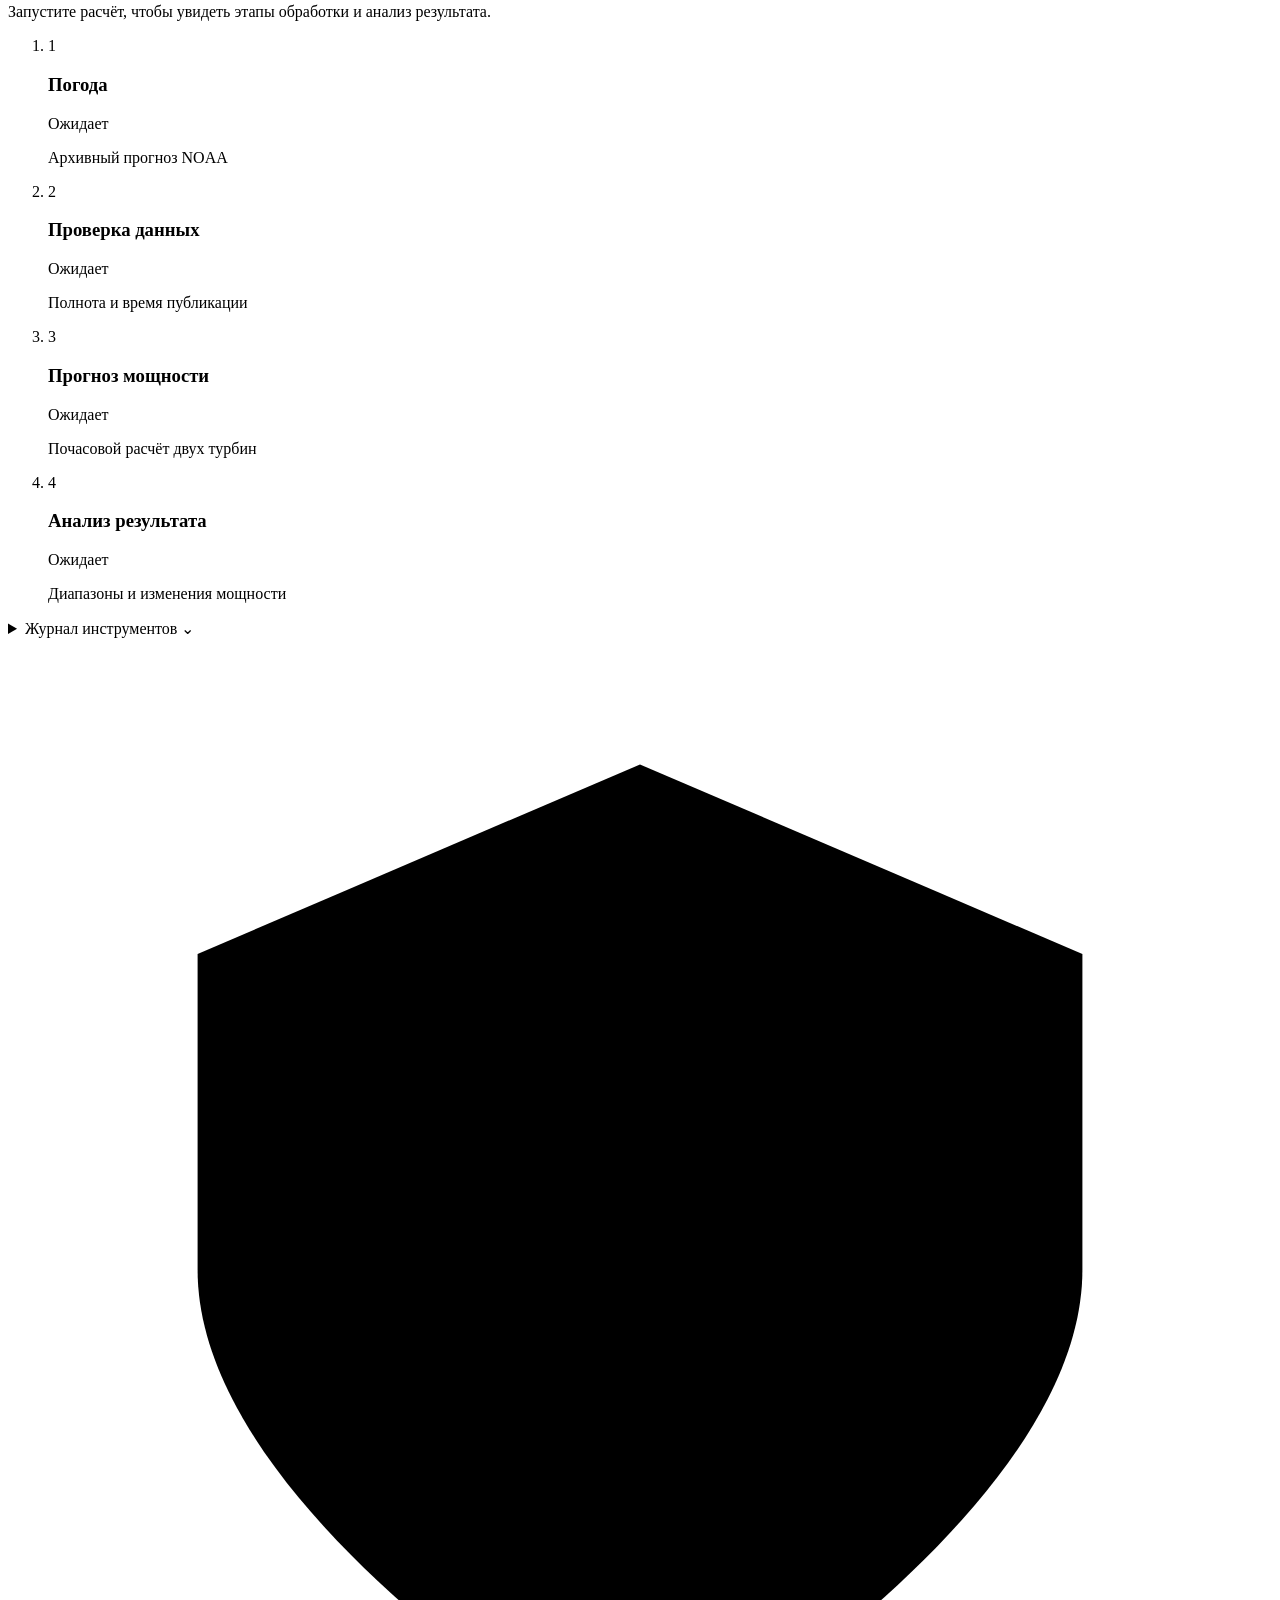
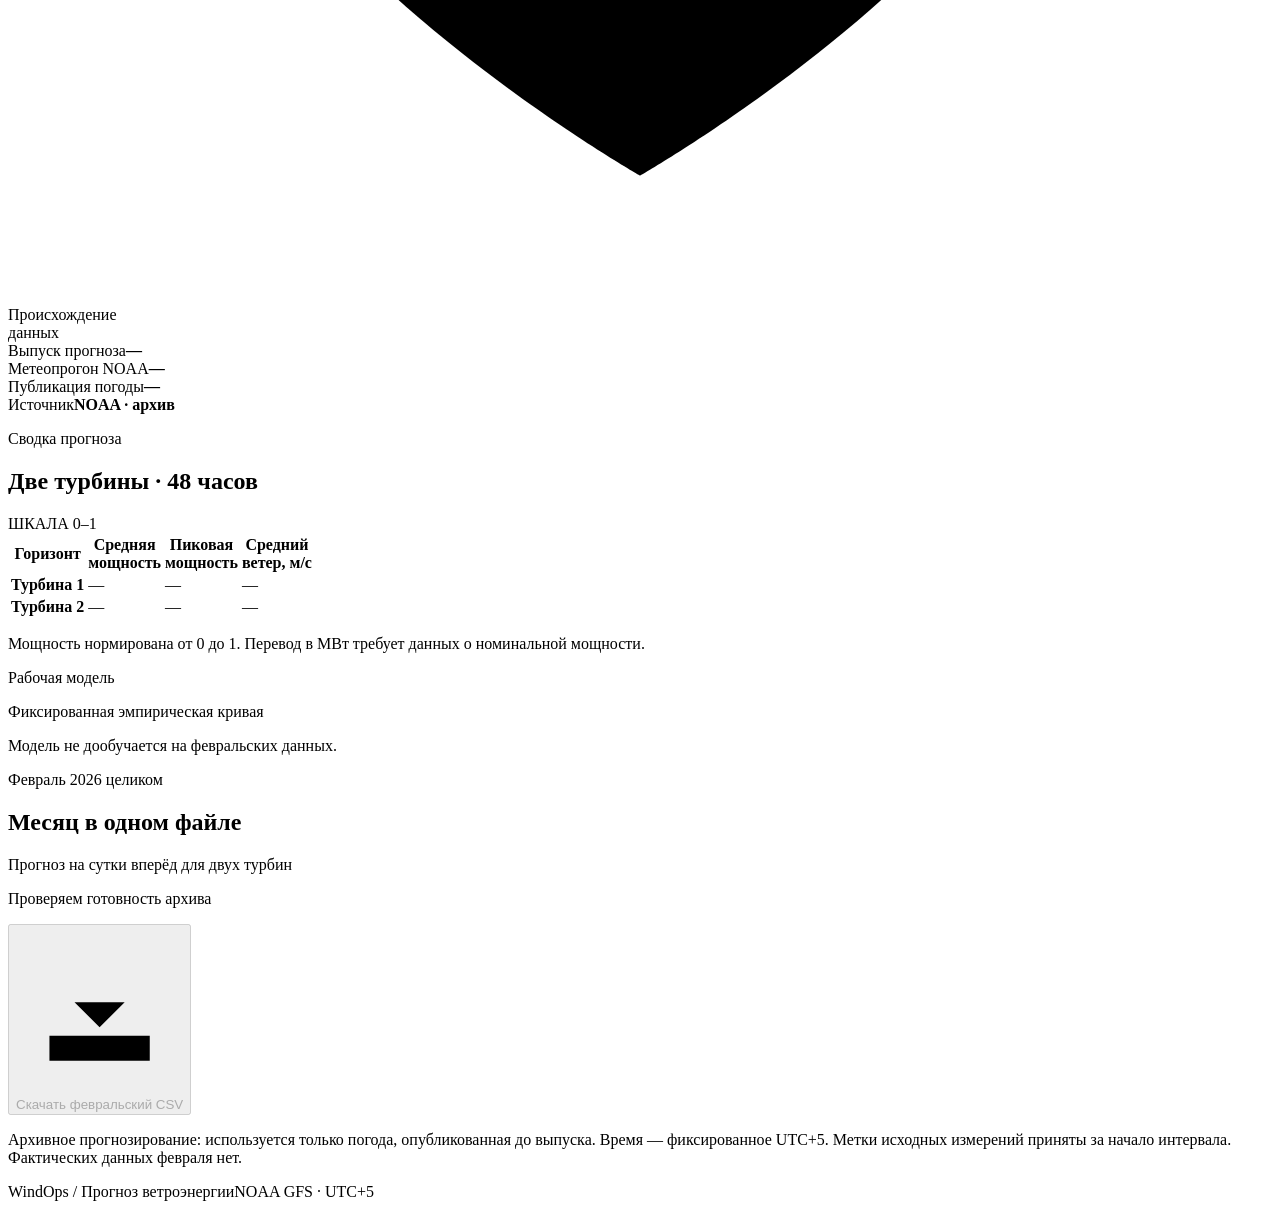
==== commit f2381562: "Remove hour slider while preserving forecast inspector values" ====
--- a/web/index.html
+++ b/web/index.html
@@ -47,7 +47,7 @@
             <div class="chart-controls"><div class="segmented turbine-selector" role="group" aria-label="Турбина"><button data-turbine="both" class="is-active" aria-pressed="true">Обе турбины</button><button data-turbine="1" aria-pressed="false">Турбина 1</button><button data-turbine="2" aria-pressed="false">Турбина 2</button></div><div class="metric-selector" role="group" aria-label="Показатель графика"><button class="is-active" data-metric="power" aria-pressed="true">Мощность</button><button data-metric="wind" aria-pressed="false">Ветер</button></div></div>
             <div class="chart-key"><div id="chart-legend" class="chart-legend"></div><span class="series-label"><i id="series-swatch" hidden></i><span id="series-label">Мощность · 0–1</span></span></div>
             <div class="chart-container" id="chart-container"><div class="chart-placeholder" id="chart-placeholder"><span class="loading-spinner" aria-hidden="true"></span><p id="chart-placeholder-text">Загружаем почасовой прогноз</p></div><svg id="forecast-chart" viewBox="0 0 900 300" role="img" aria-labelledby="chart-title chart-description" hidden><title id="chart-title">Почасовой прогноз мощности</title><desc id="chart-description">Прогноз двух турбин на 48 часов.</desc></svg><div class="chart-tooltip" id="chart-tooltip" hidden></div></div>
-            <div class="hour-inspector"><div class="inspector-heading"><label for="hour-slider">Час прогноза</label><strong id="inspector-time" class="mono">—</strong></div><input id="hour-slider" type="range" min="0" max="47" value="0" step="1" aria-label="Выбрать час прогноза" disabled><div class="inspector-values"><div><span>Мощность · 0–1</span><strong id="inspector-power">—</strong></div><div><span>Ветер · м/с</span><strong id="inspector-wind">—</strong></div><div><span>Температура · °C</span><strong id="inspector-temperature">—</strong></div></div></div>
+            <div class="hour-inspector"><div class="inspector-heading"><span>Час прогноза</span><strong id="inspector-time" class="mono">—</strong></div><div class="inspector-values"><div><span>Мощность · 0–1</span><strong id="inspector-power">—</strong></div><div><span>Ветер · м/с</span><strong id="inspector-wind">—</strong></div><div><span>Температура · °C</span><strong id="inspector-temperature">—</strong></div></div></div>
             <div class="chart-access"><button class="text-button" id="table-toggle" aria-expanded="false" aria-controls="hourly-table">Показать значения по часам <span aria-hidden="true">↗</span></button><span id="chart-end-note">Почасовые значения · UTC+5</span></div>
             <div class="hourly-table-wrapper" id="hourly-table" hidden><table><caption id="hourly-table-caption">Почасовые значения, UTC+5</caption><thead id="hourly-table-head"><tr><th scope="col">Время · UTC+5</th><th scope="col">Мощность · 0–1</th><th scope="col">Ветер · м/с</th><th scope="col">Температура · °C</th></tr></thead><tbody id="hourly-table-body"></tbody></table></div>
           </section>
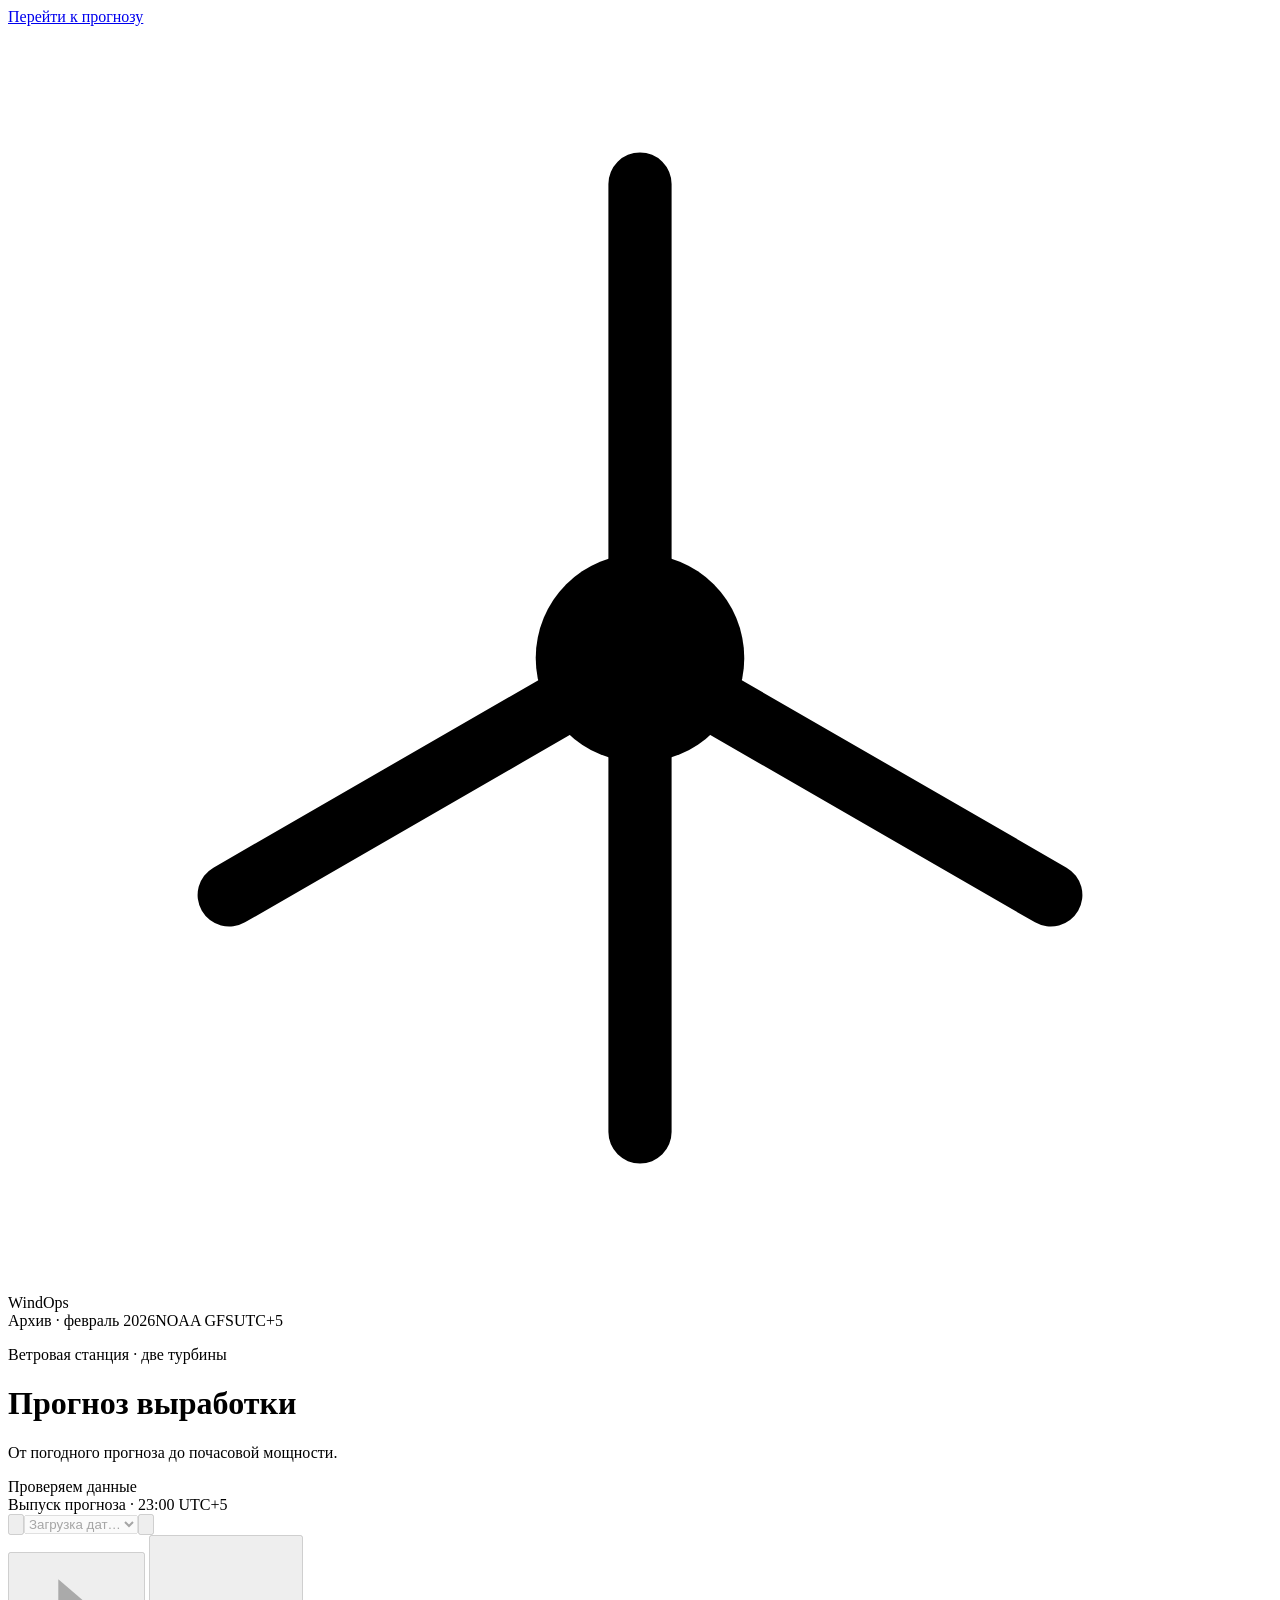
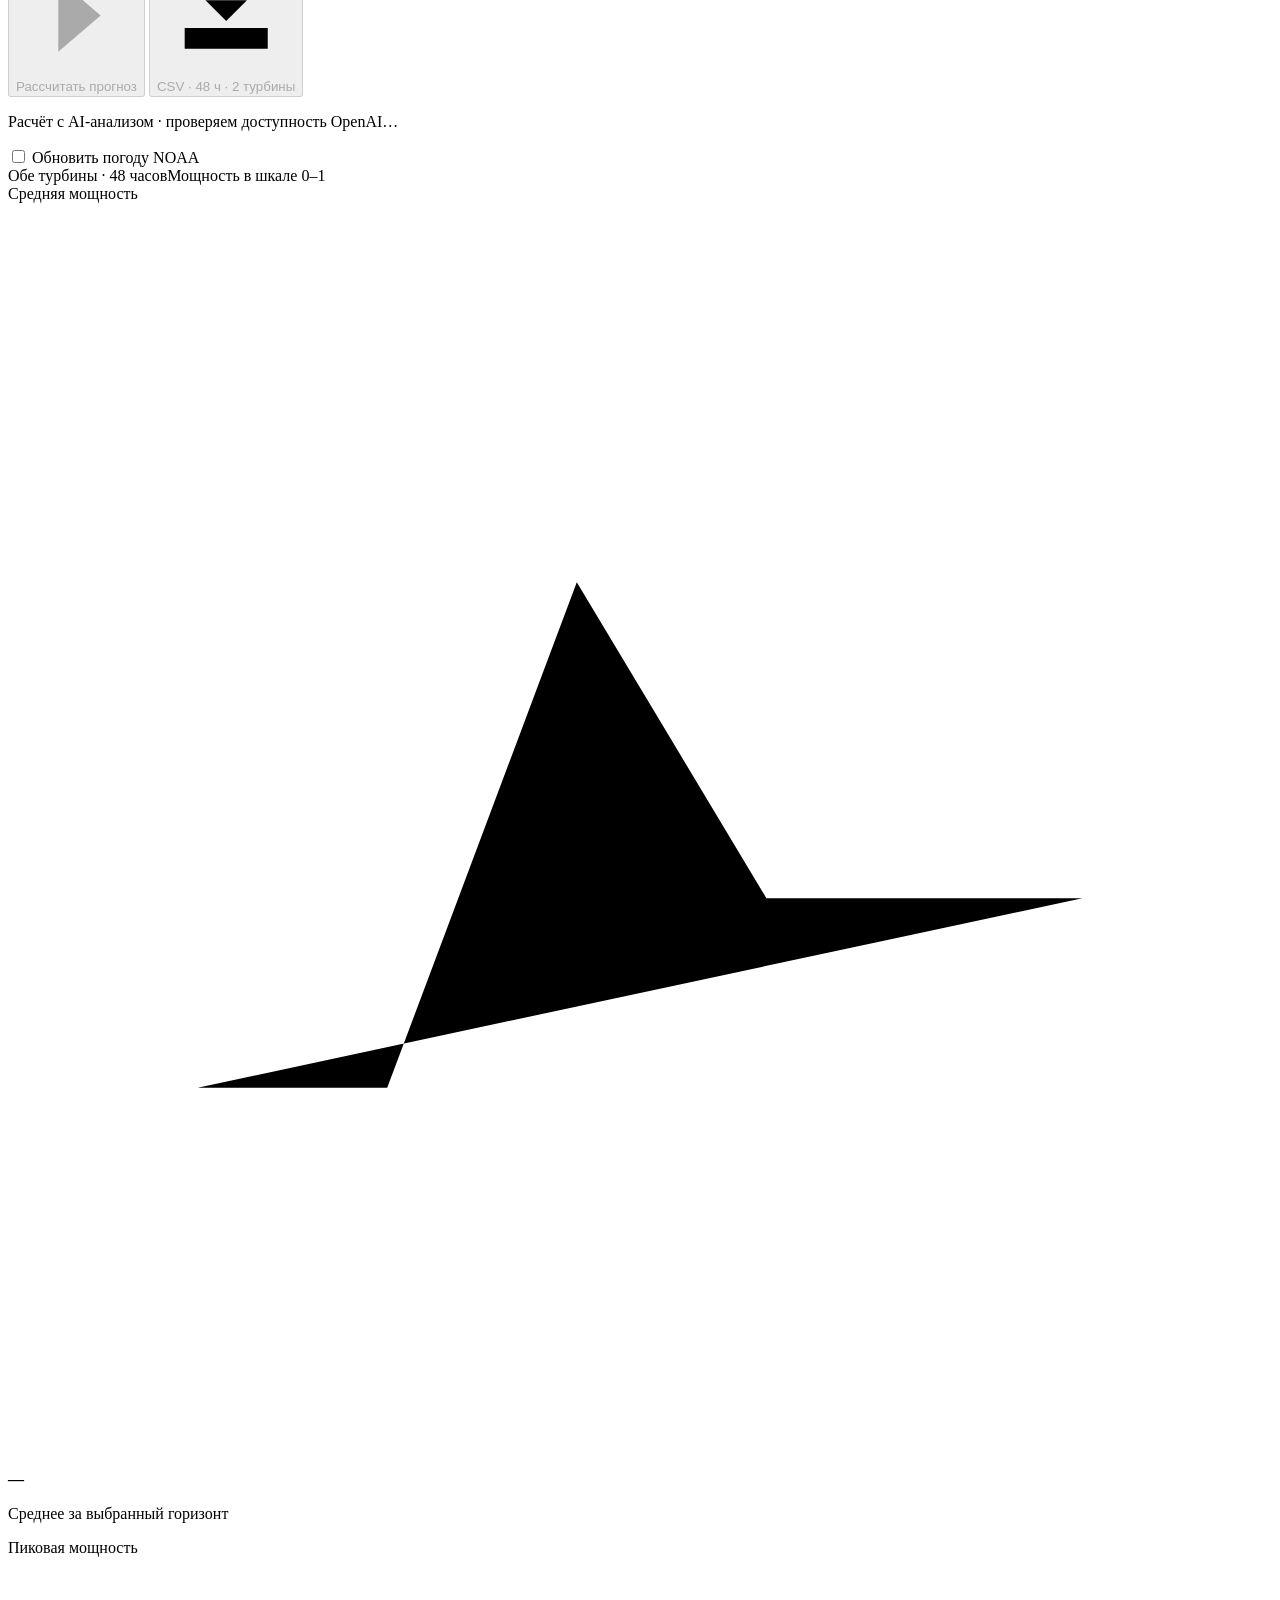
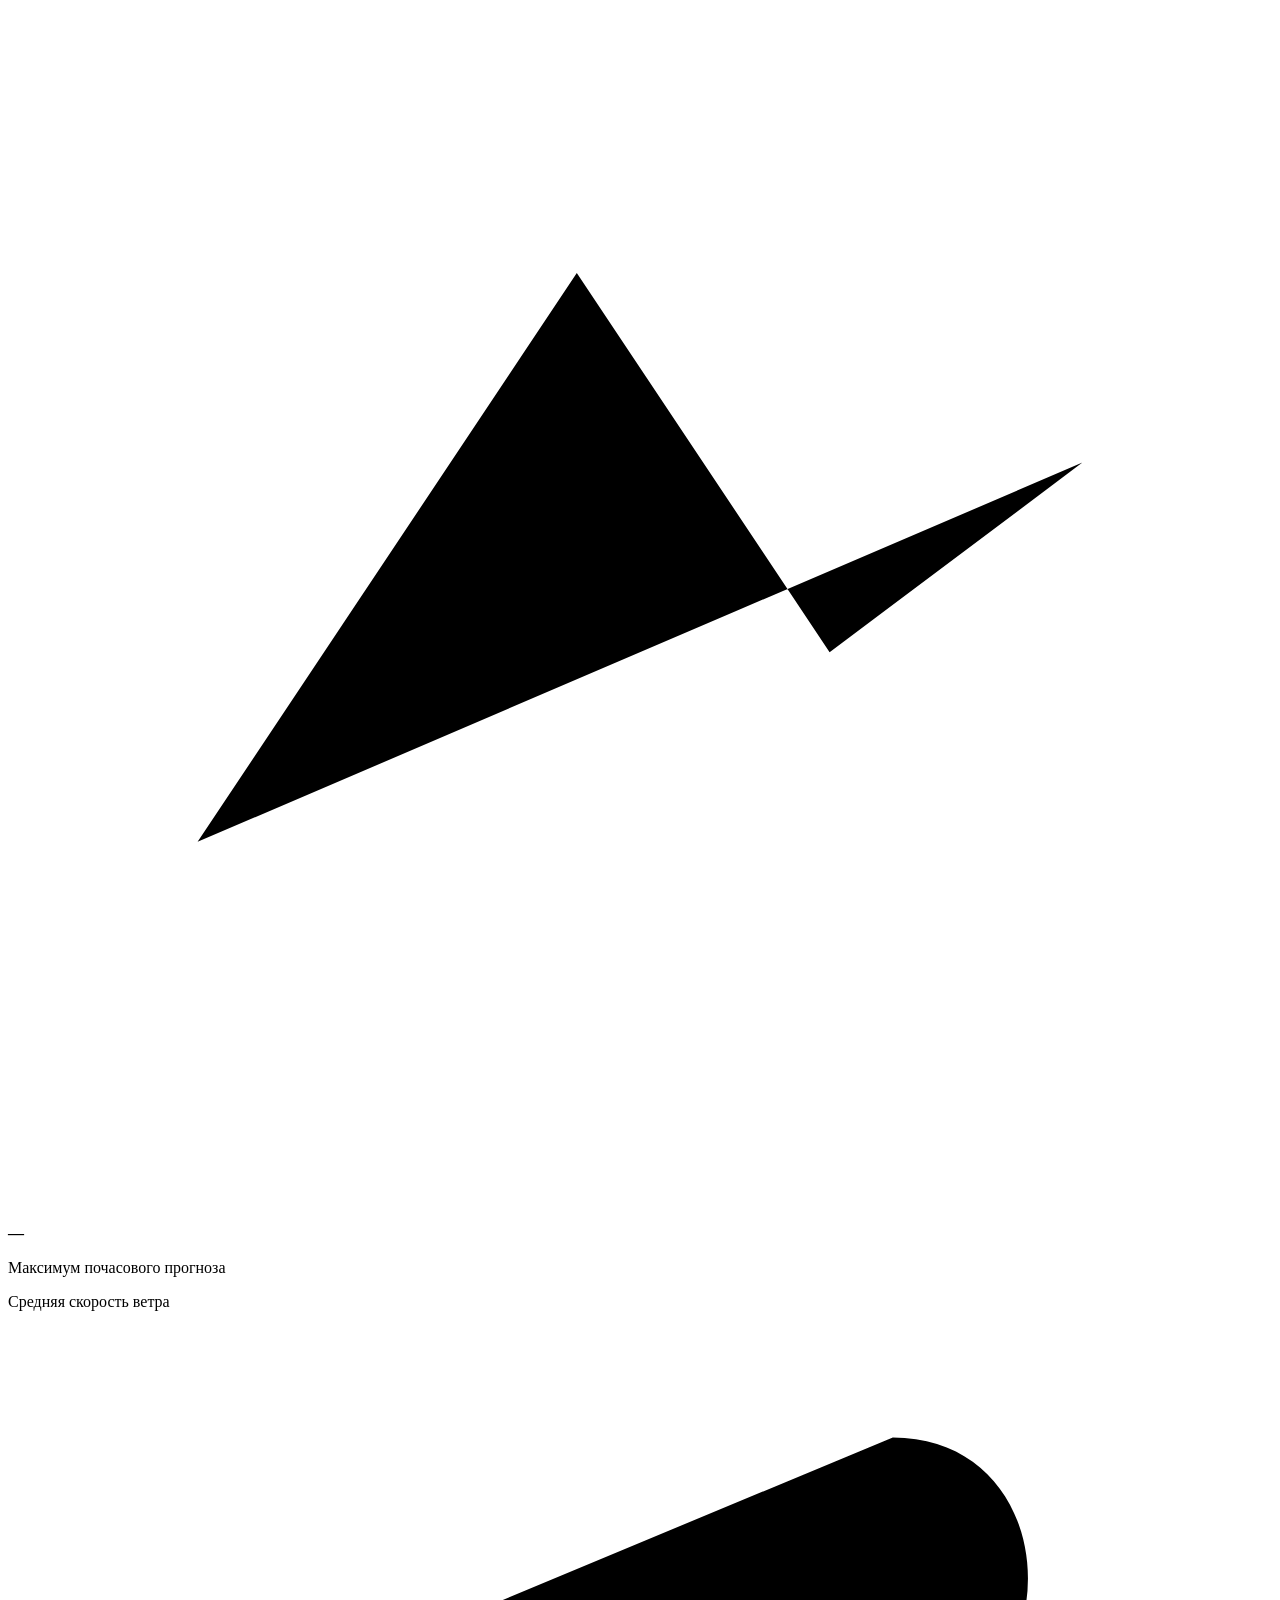
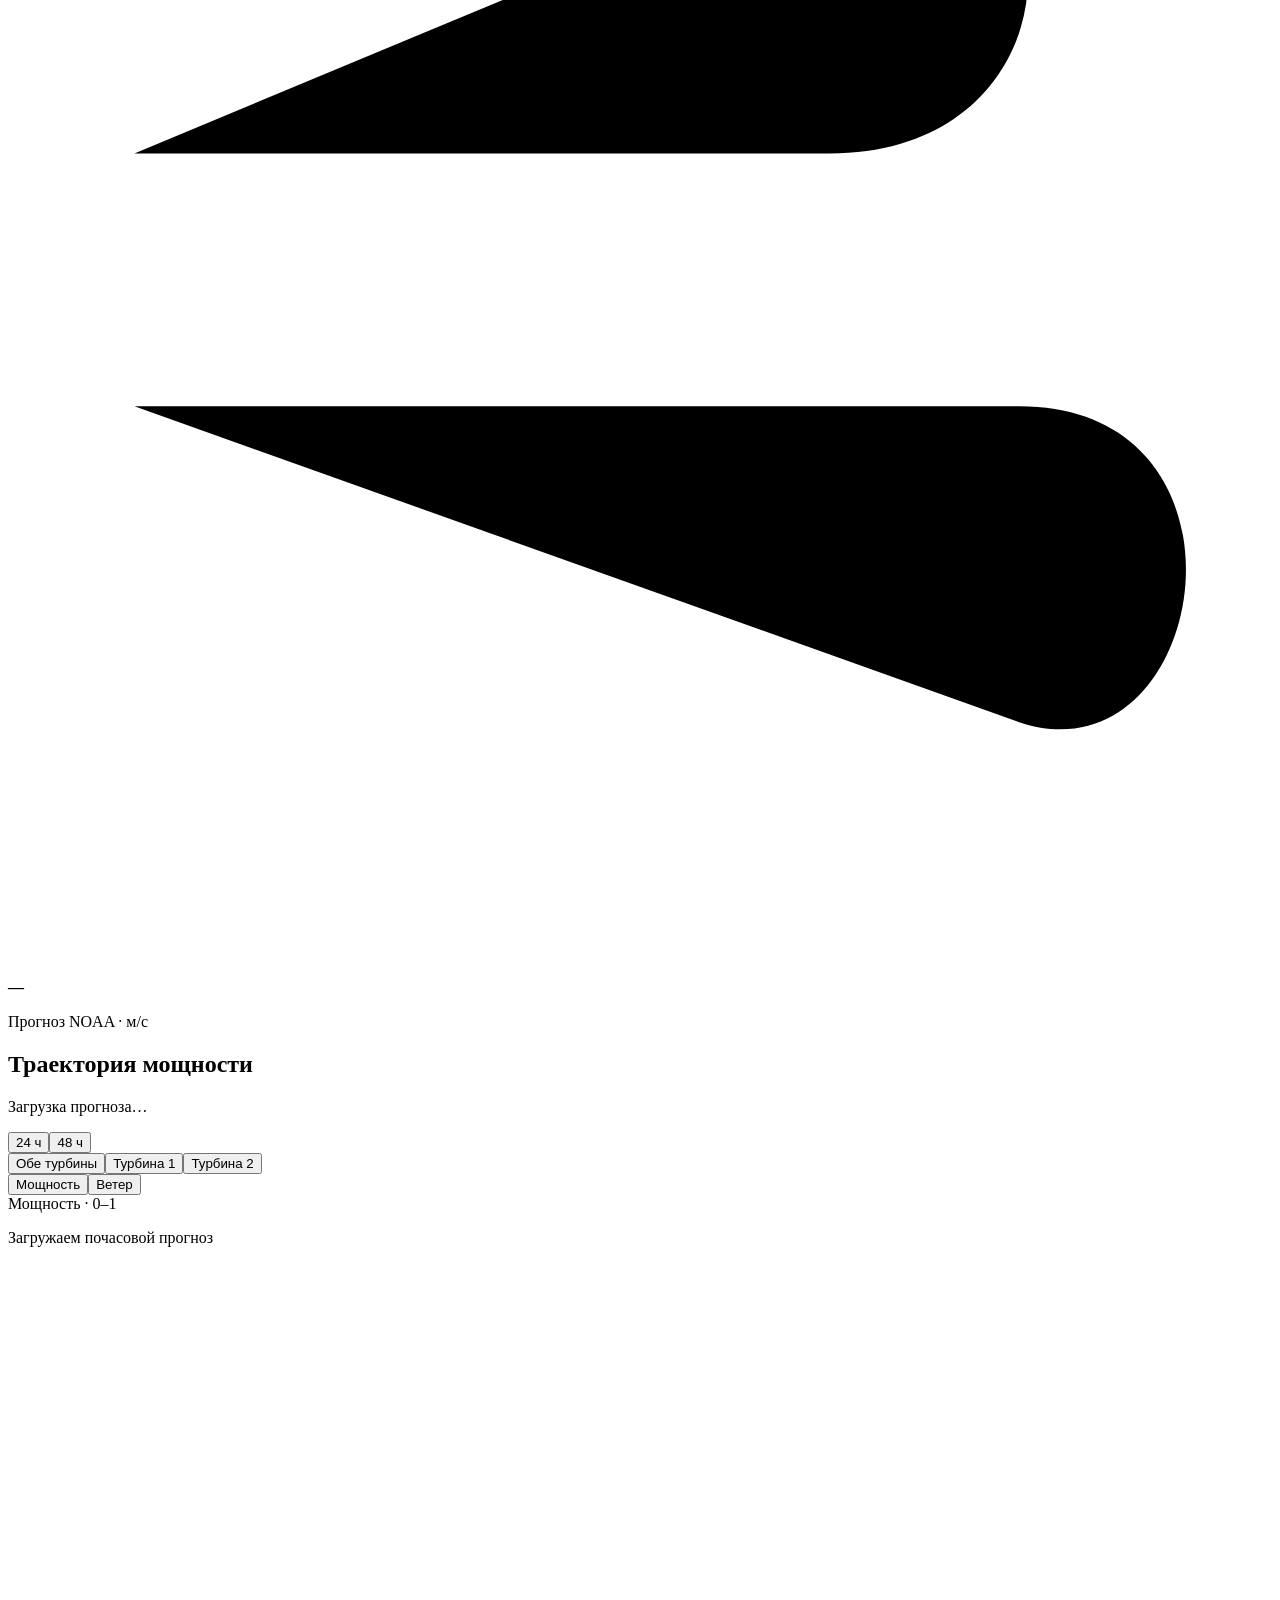
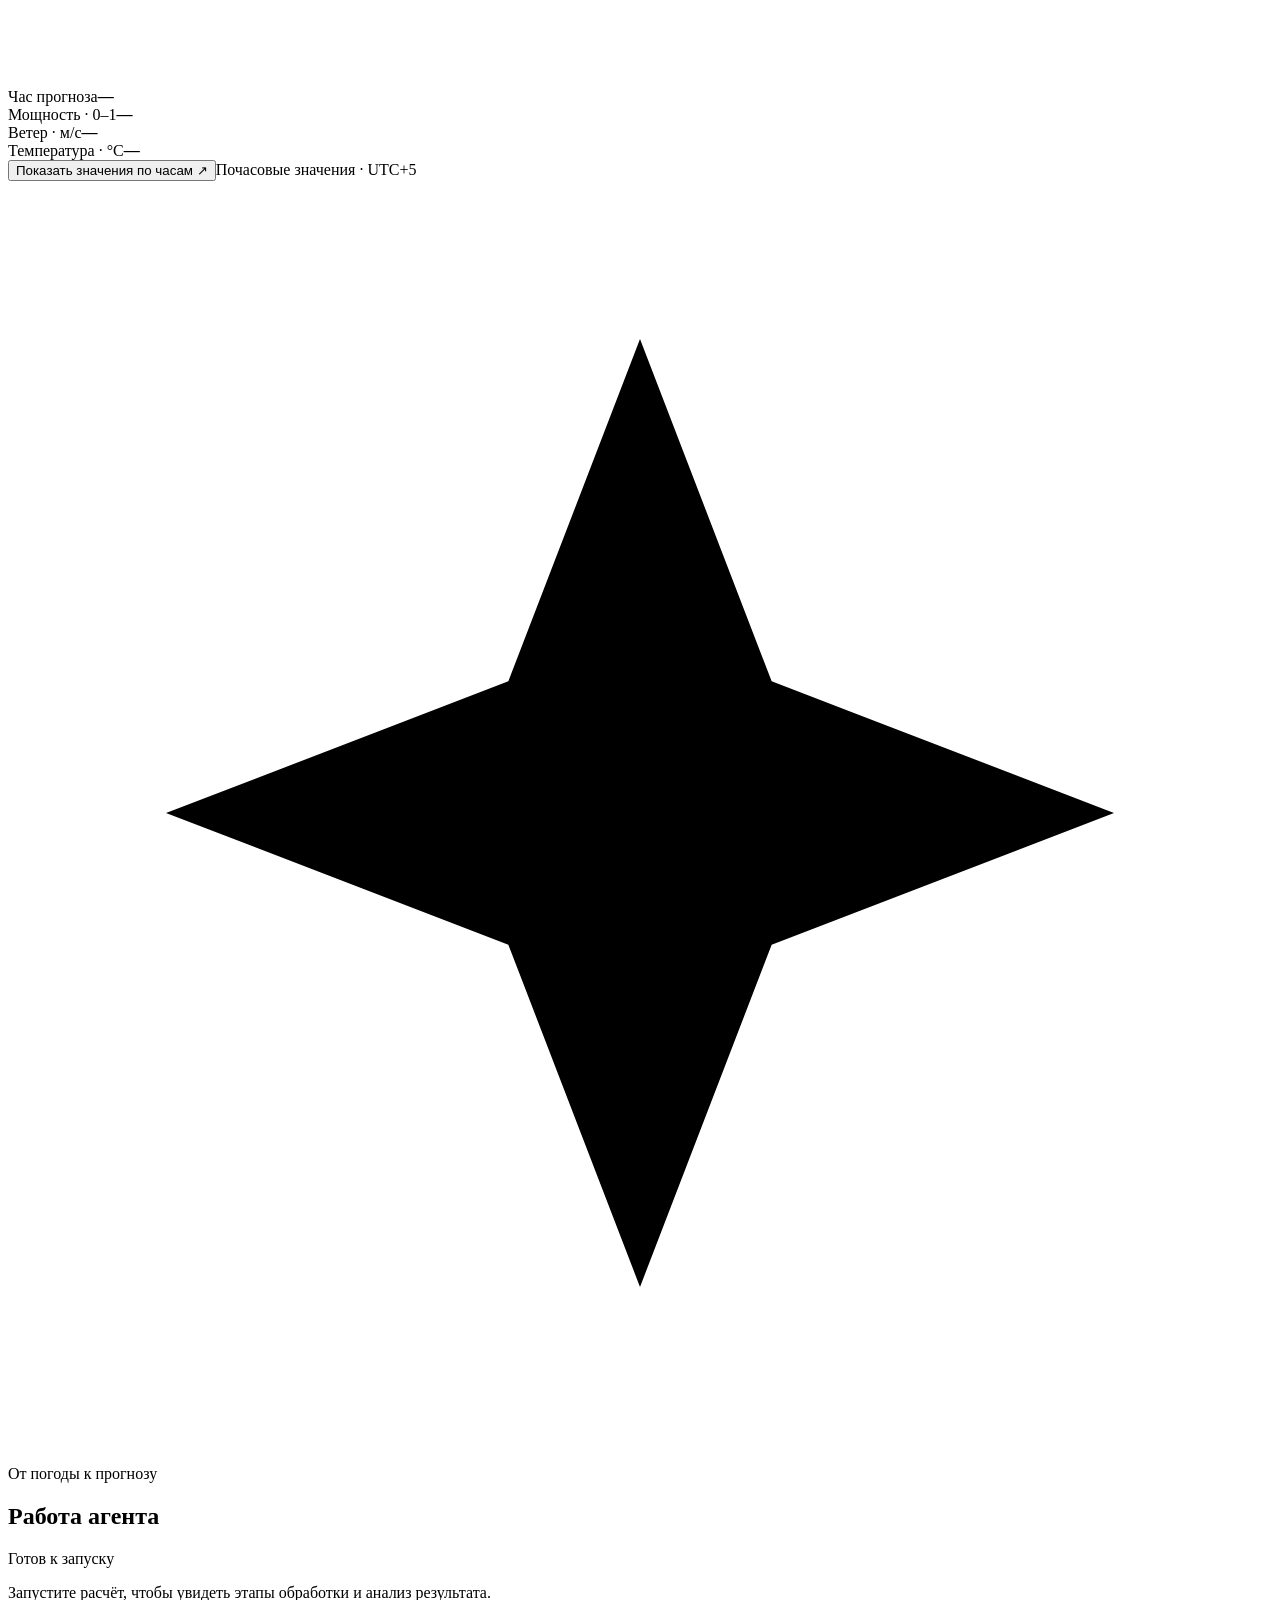
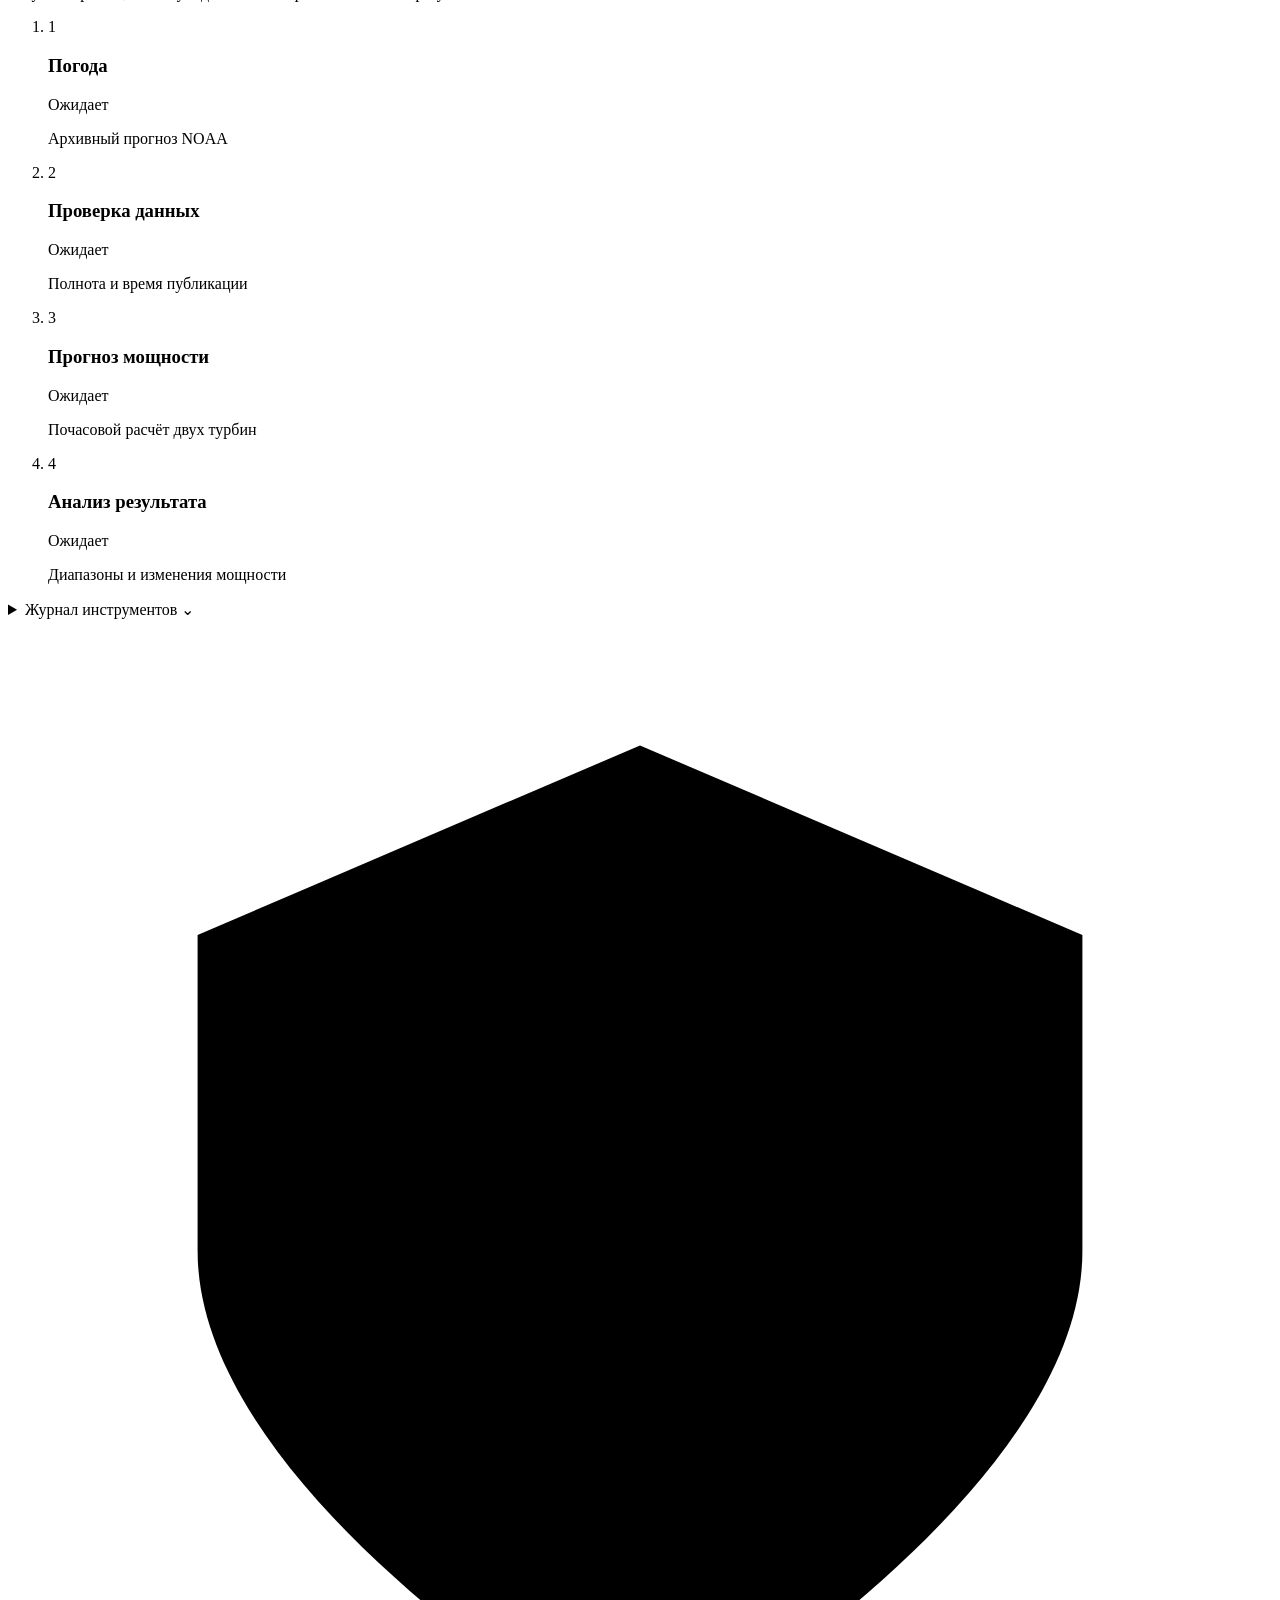
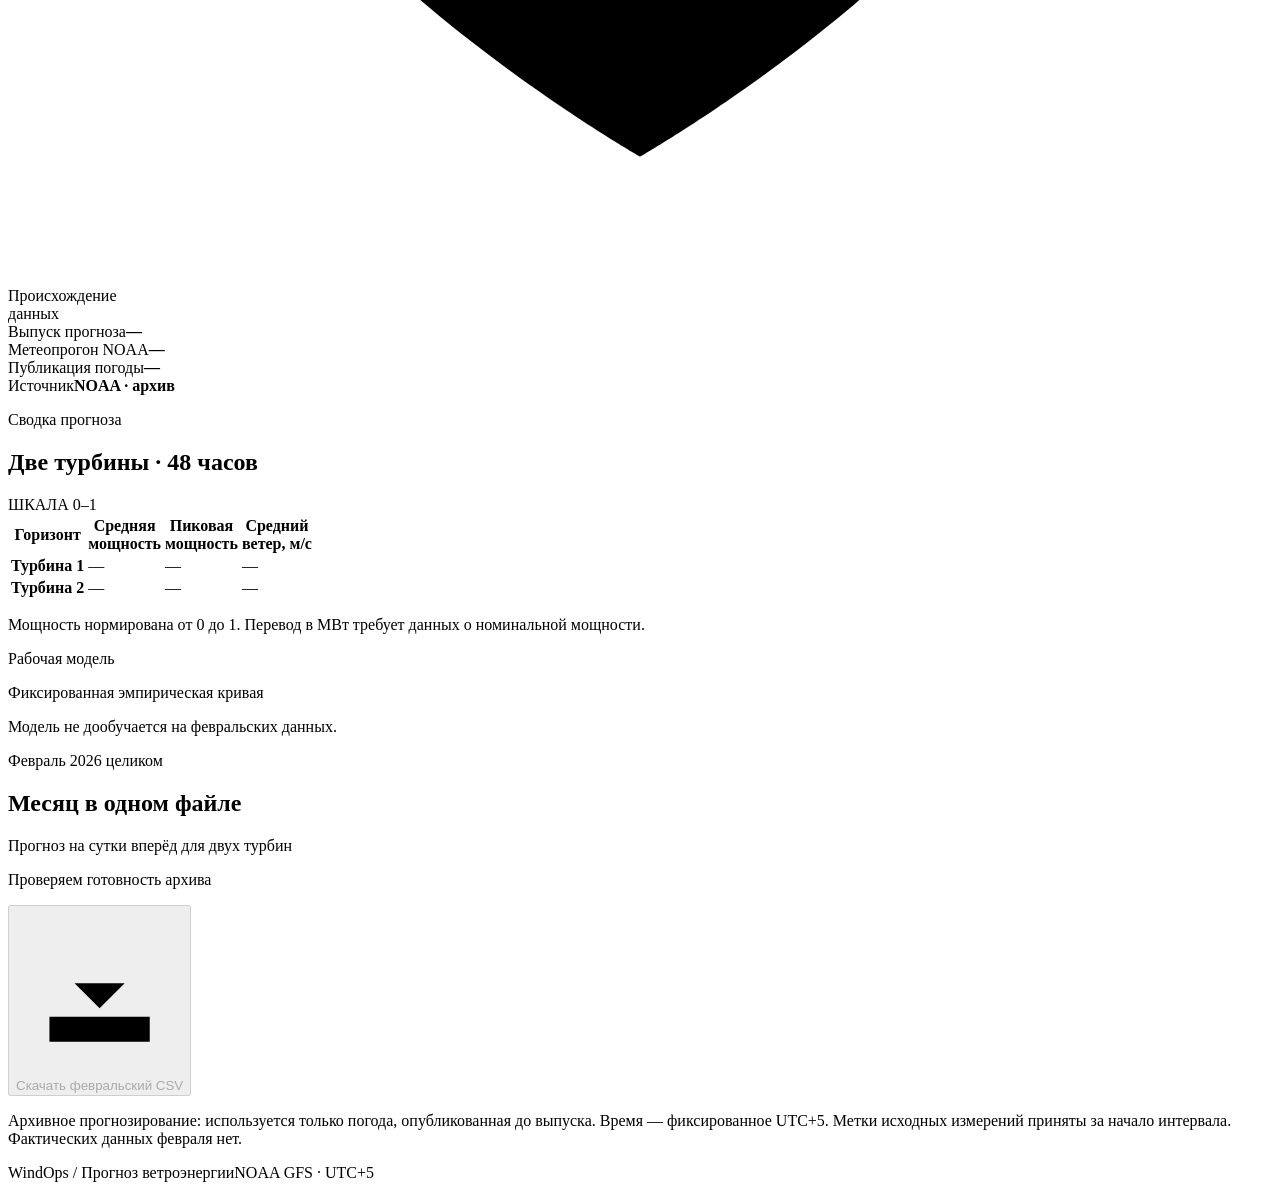
==== commit 9d1439f3: "Simplify forecast UI to one OpenAI analysis workflow" ====
--- a/web/index.html
+++ b/web/index.html
@@ -24,11 +24,10 @@
         <section class="control-panel" aria-label="Управление прогнозом">
           <div class="run-toolbar">
             <div class="field issue-field"><label for="issue-date">Выпуск прогноза · 23:00 UTC+5</label><div class="date-control"><button id="prev-issue" class="date-arrow" aria-label="Предыдущий выпуск" disabled><svg viewBox="0 0 20 20" aria-hidden="true"><path d="m12 5-5 5 5 5"/></svg></button><select id="issue-date" disabled><option>Загрузка дат…</option></select><button id="next-issue" class="date-arrow" aria-label="Следующий выпуск" disabled><svg viewBox="0 0 20 20" aria-hidden="true"><path d="m8 5 5 5-5 5"/></svg></button></div></div>
-            <div class="field mode-field"><label for="run-mode">Способ расчёта</label><select id="run-mode" aria-describedby="mode-help"><option value="deterministic">Расчёт по модели</option><option value="openai" id="openai-option" disabled>Агент OpenAI · проверяем</option></select></div>
-            <button class="primary-button" id="run-button" disabled><svg viewBox="0 0 20 20" fill="none" aria-hidden="true"><path d="m7 4 7 6-7 6V4Z" fill="currentColor"/></svg><span>Рассчитать прогноз</span></button>
+            <button class="primary-button" id="run-button" aria-describedby="run-help" disabled><svg viewBox="0 0 20 20" fill="none" aria-hidden="true"><path d="m7 4 7 6-7 6V4Z" fill="currentColor"/></svg><span>Рассчитать прогноз</span></button>
             <button class="secondary-button" id="download-button" disabled title="Полный прогноз на 48 часов для обеих турбин"><svg viewBox="0 0 20 20" aria-hidden="true"><path d="M10 3v9m-3-3 3 3 3-3M4 13v3h12v-3"/></svg>CSV · 48 ч · 2 турбины</button>
           </div>
-          <div class="toolbar-caption"><p id="mode-help">Выберите способ расчёта прогноза.</p><label class="refresh-option"><input type="checkbox" id="refresh-weather"> Обновить погоду NOAA</label></div>
+          <div class="toolbar-caption"><p id="run-help">Расчёт с AI-анализом · проверяем доступность OpenAI…</p><label class="refresh-option"><input type="checkbox" id="refresh-weather"> Обновить погоду NOAA</label></div>
         </section>
         <div class="alert" id="error-banner" role="alert" hidden><span id="error-message"></span><button id="retry-button" class="text-button">Повторить загрузку</button></div>
 
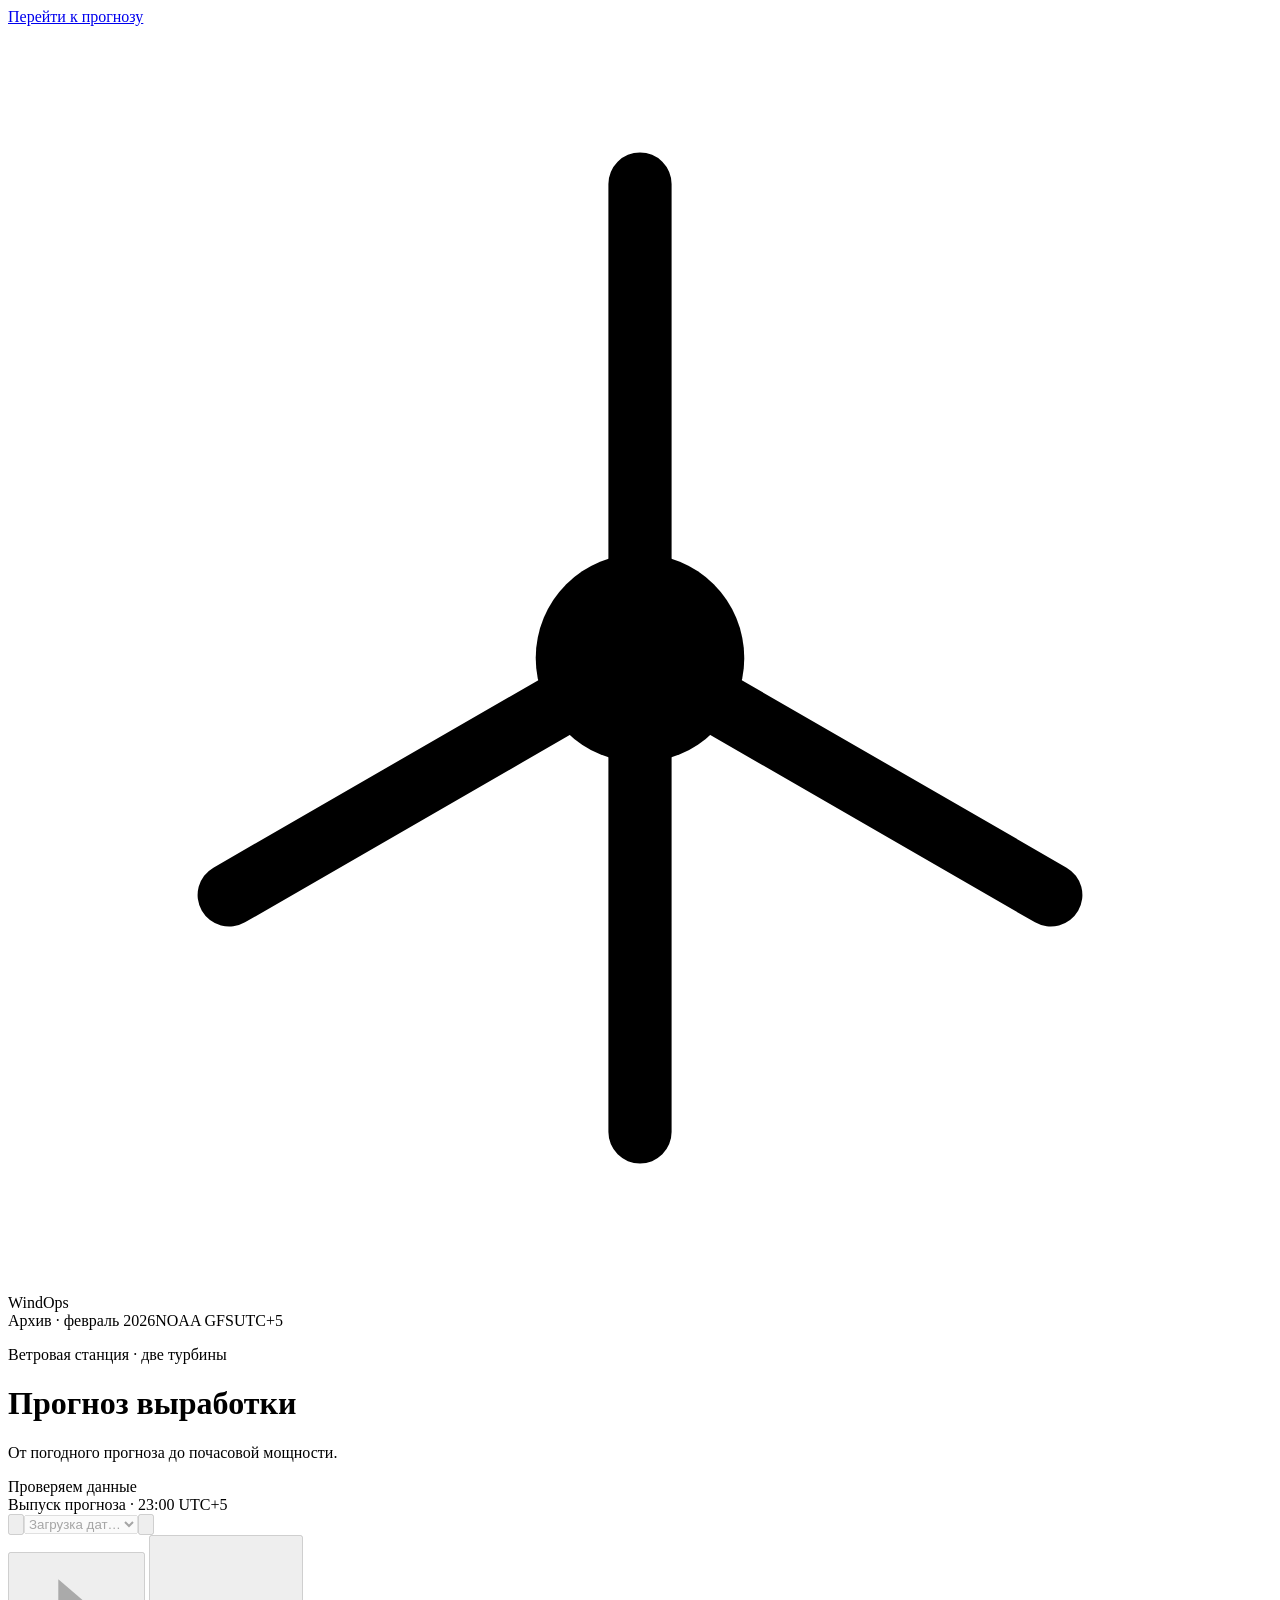
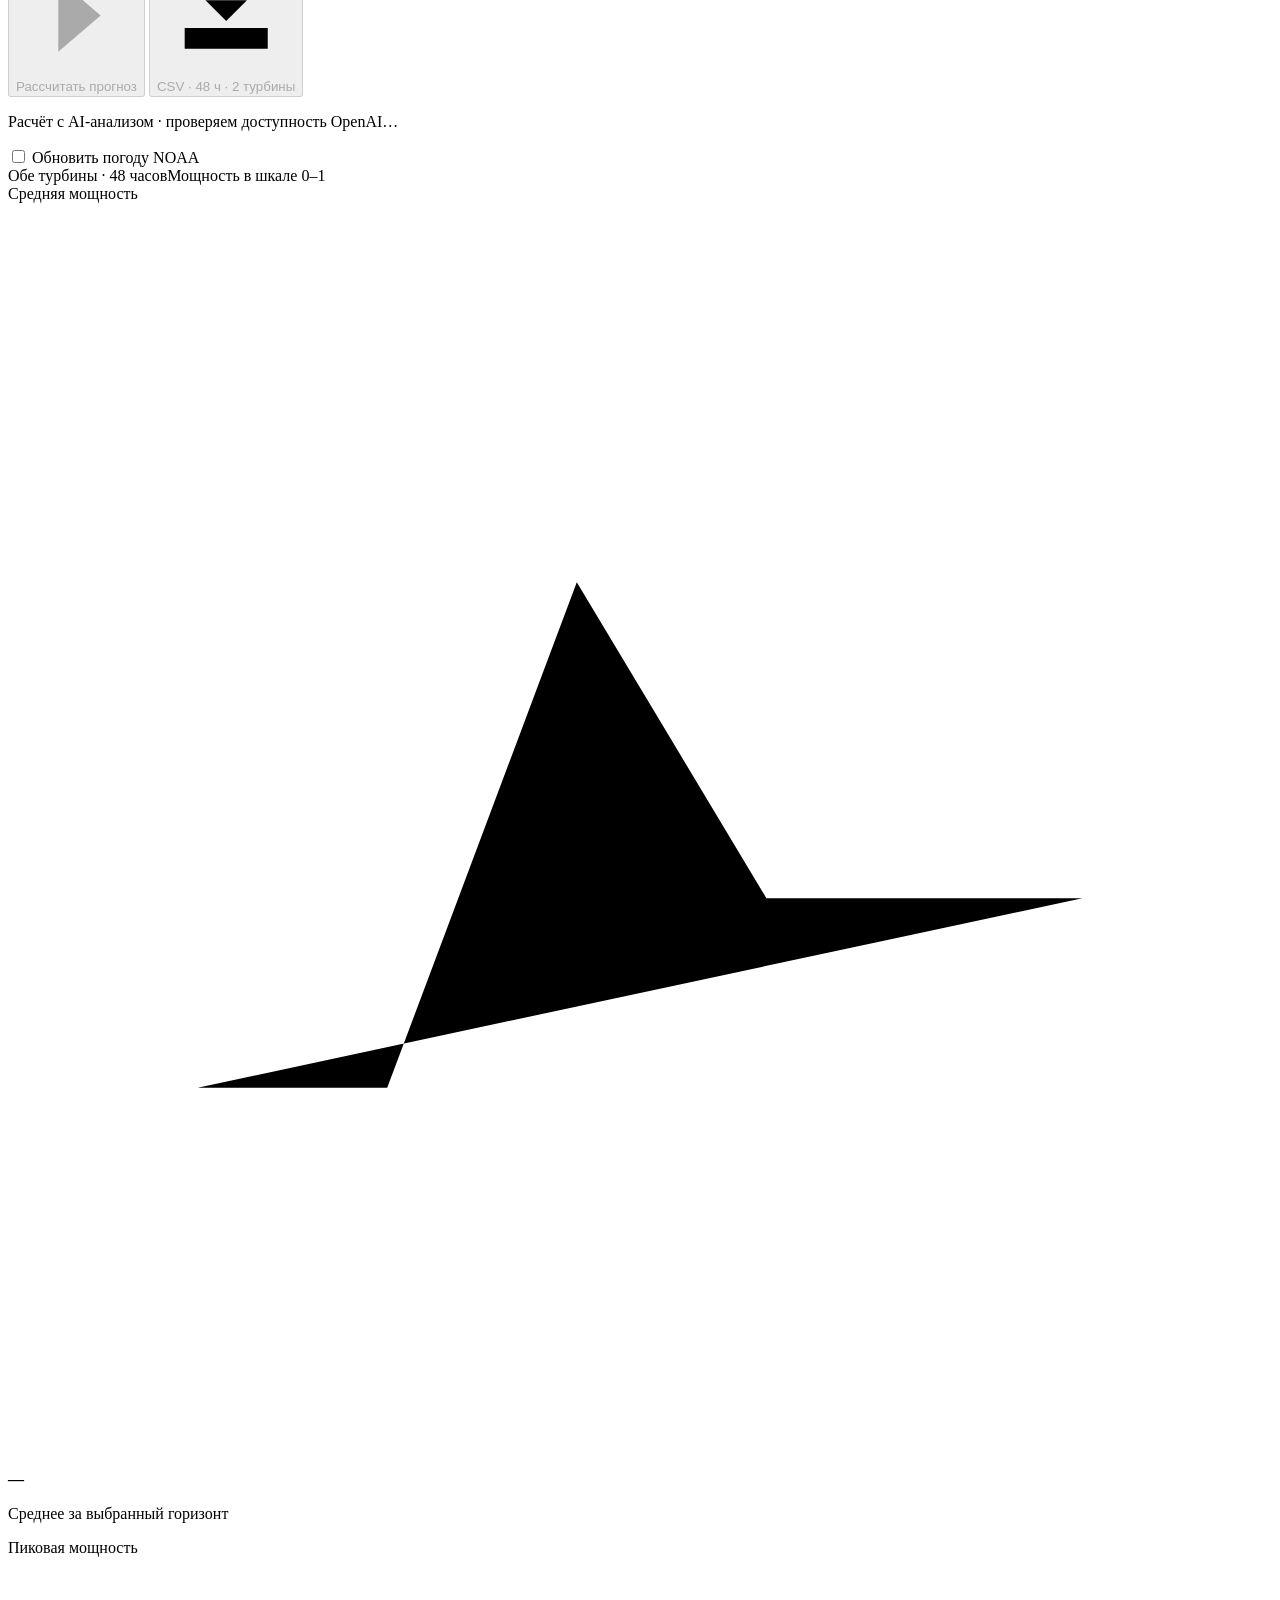
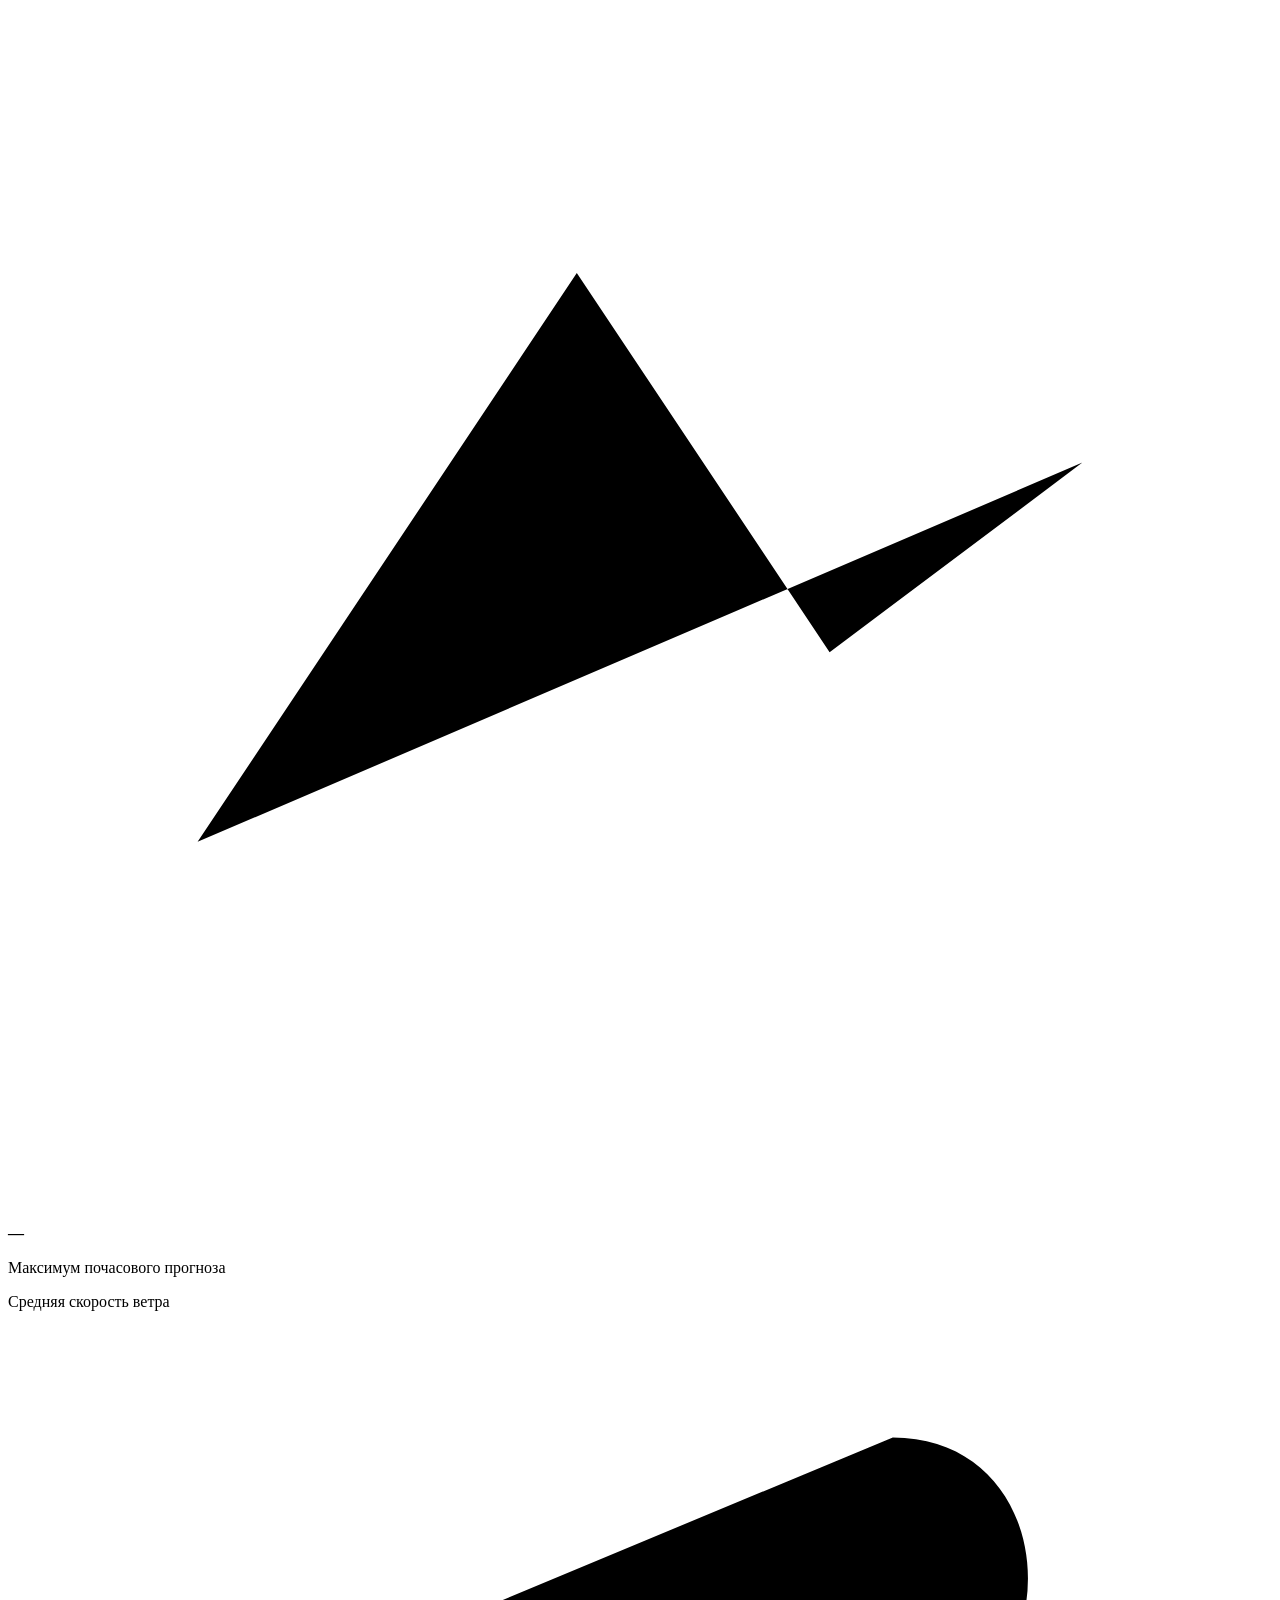
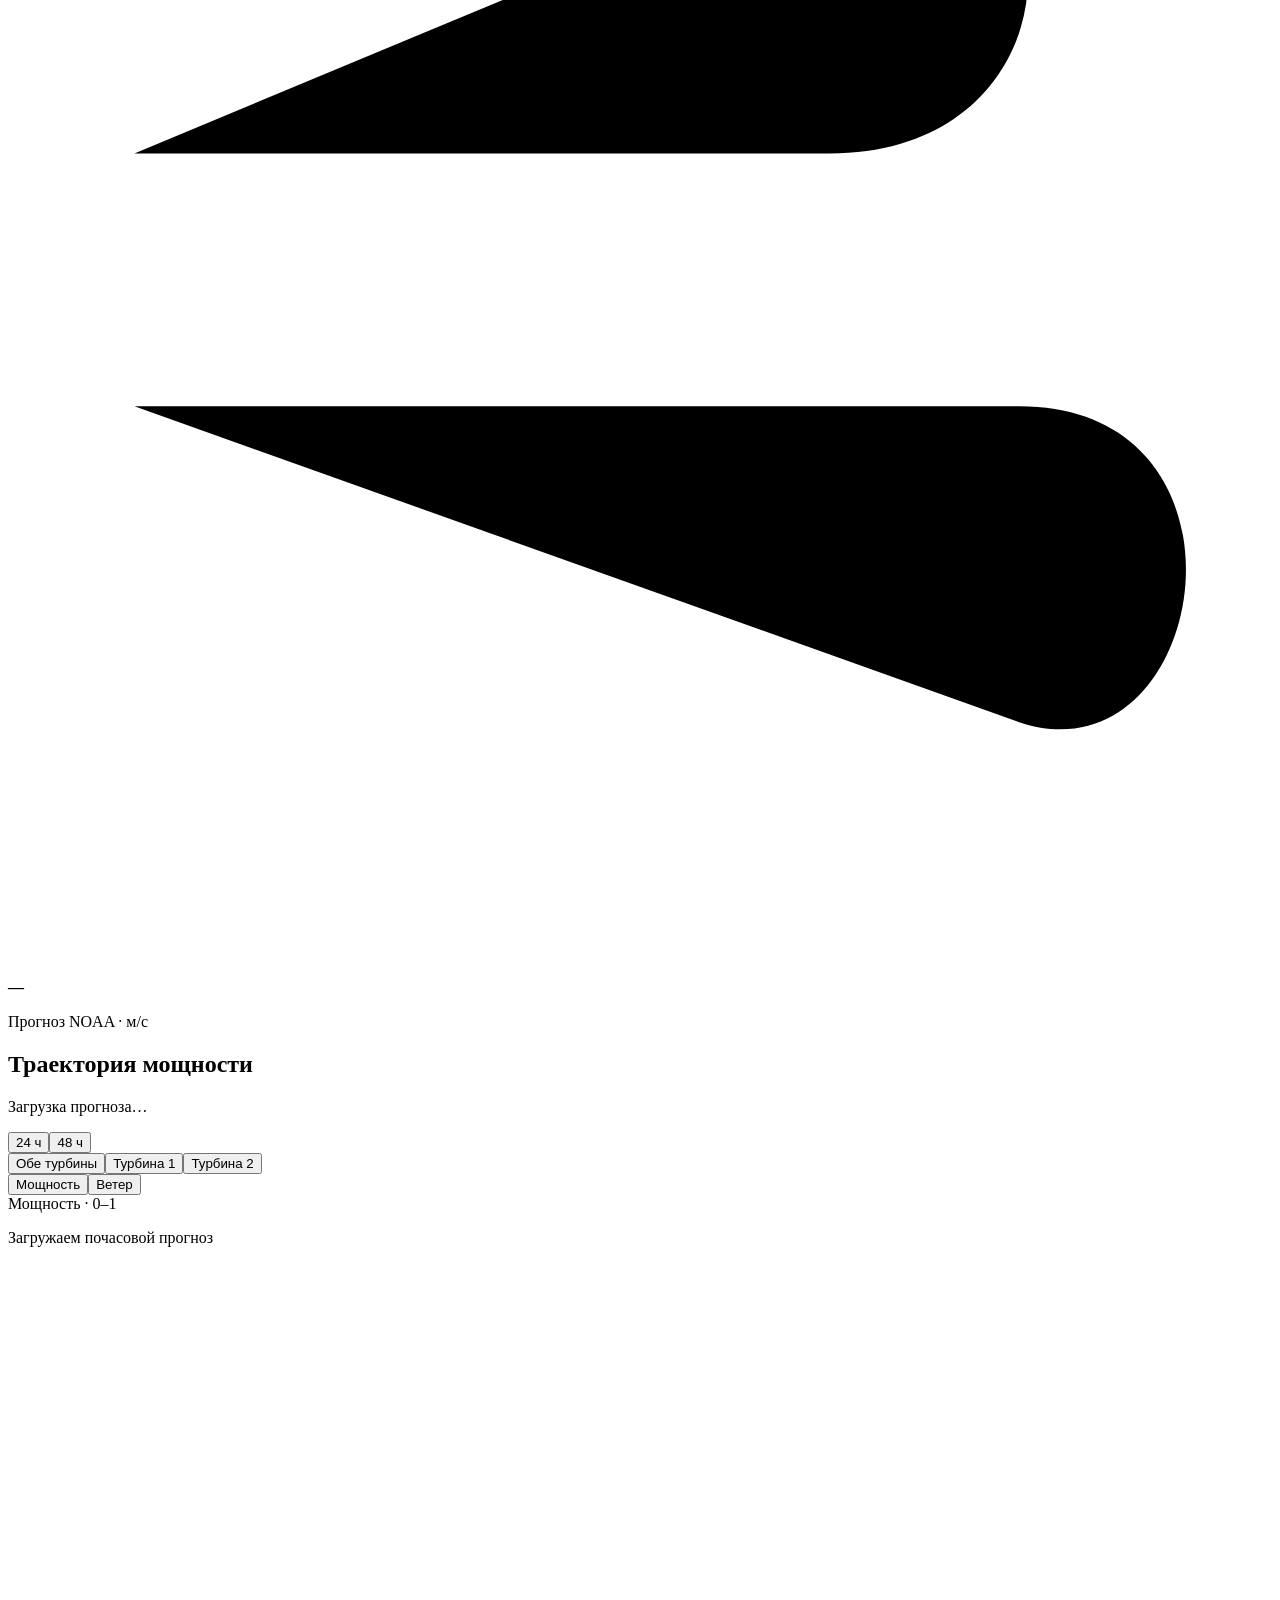
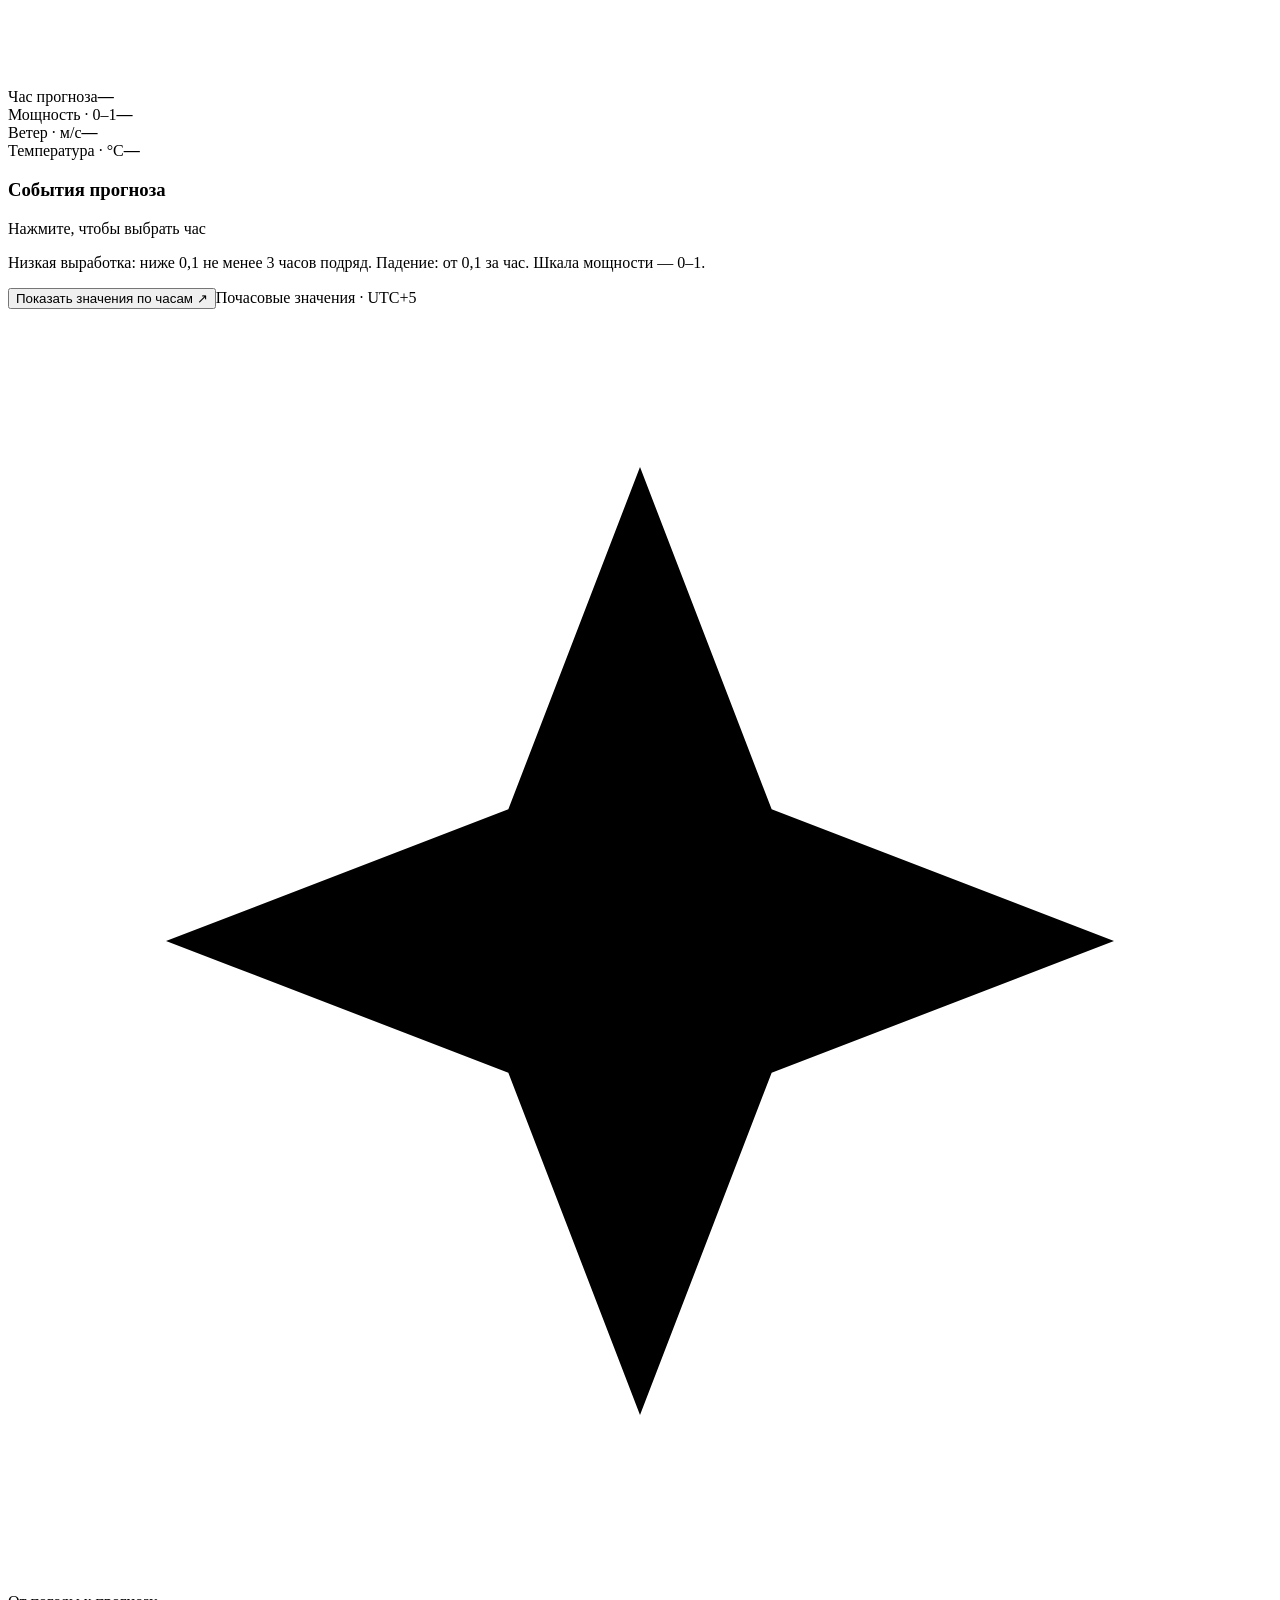
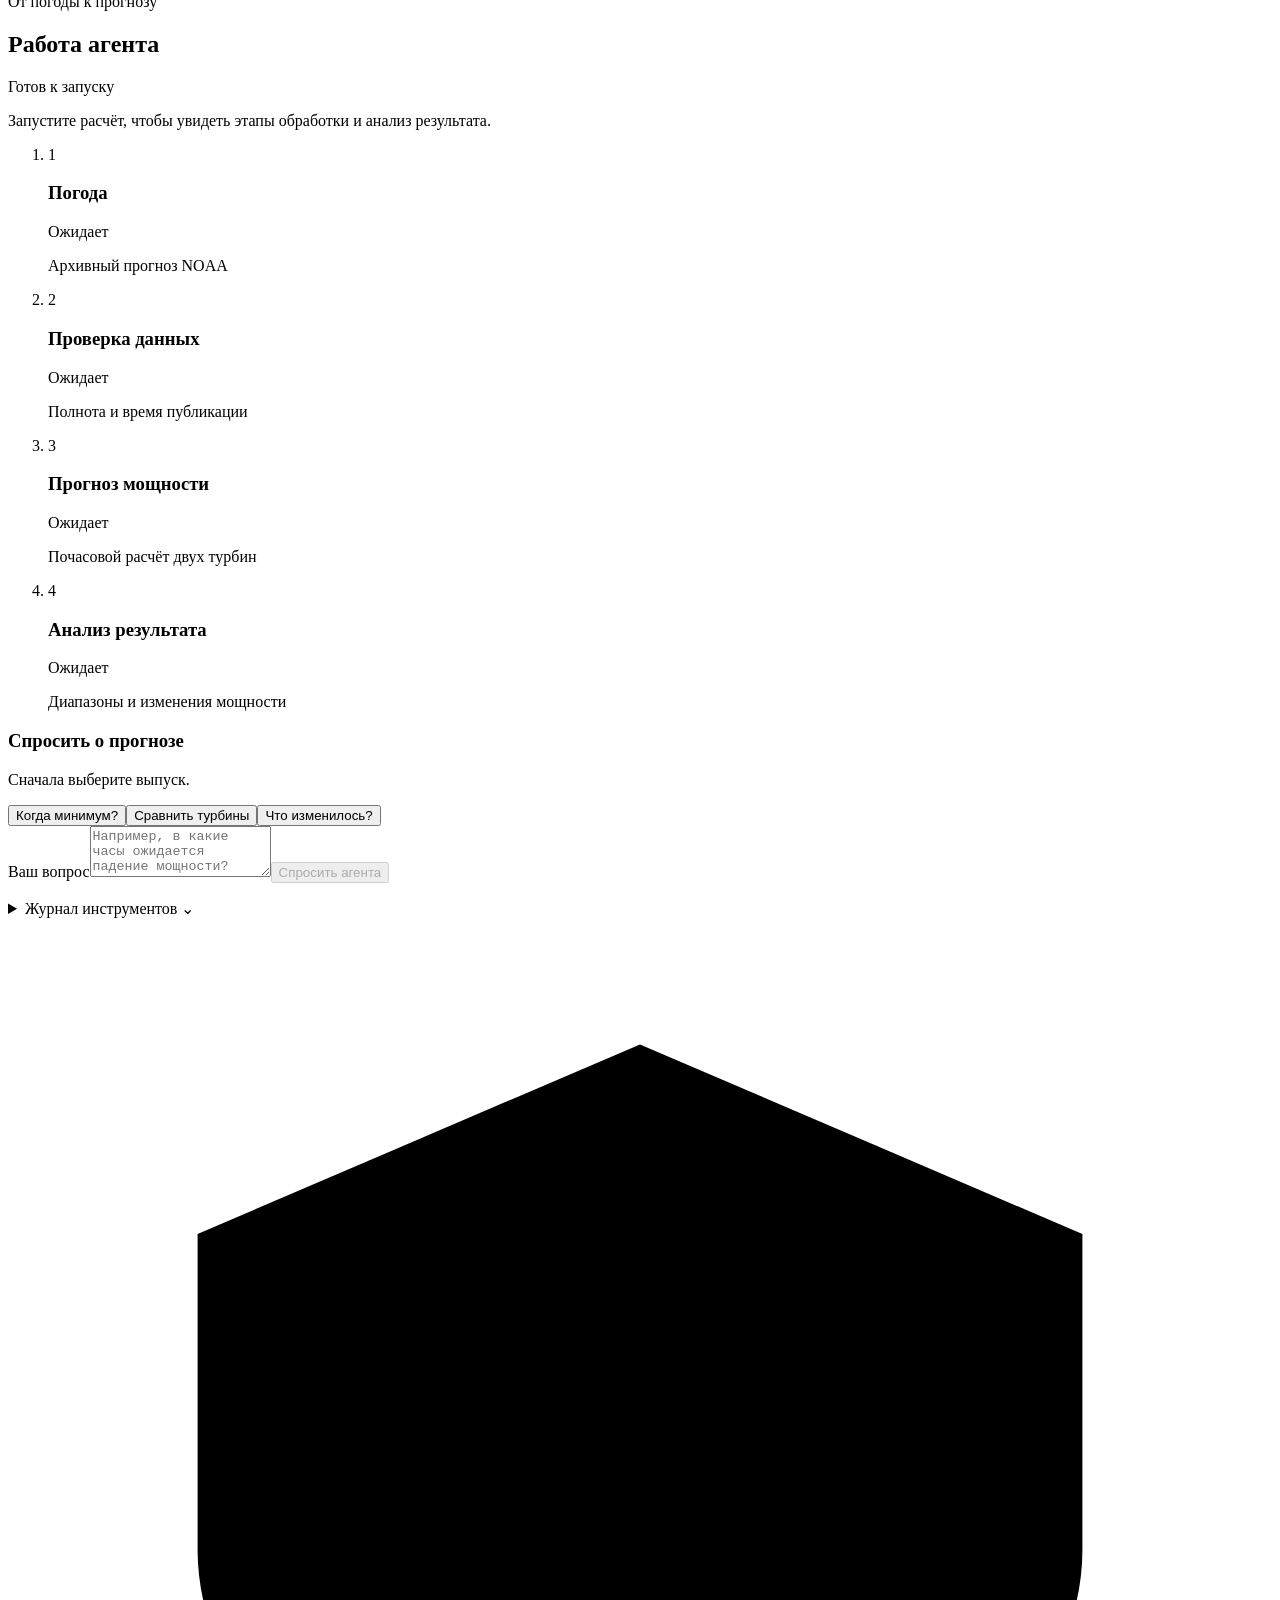
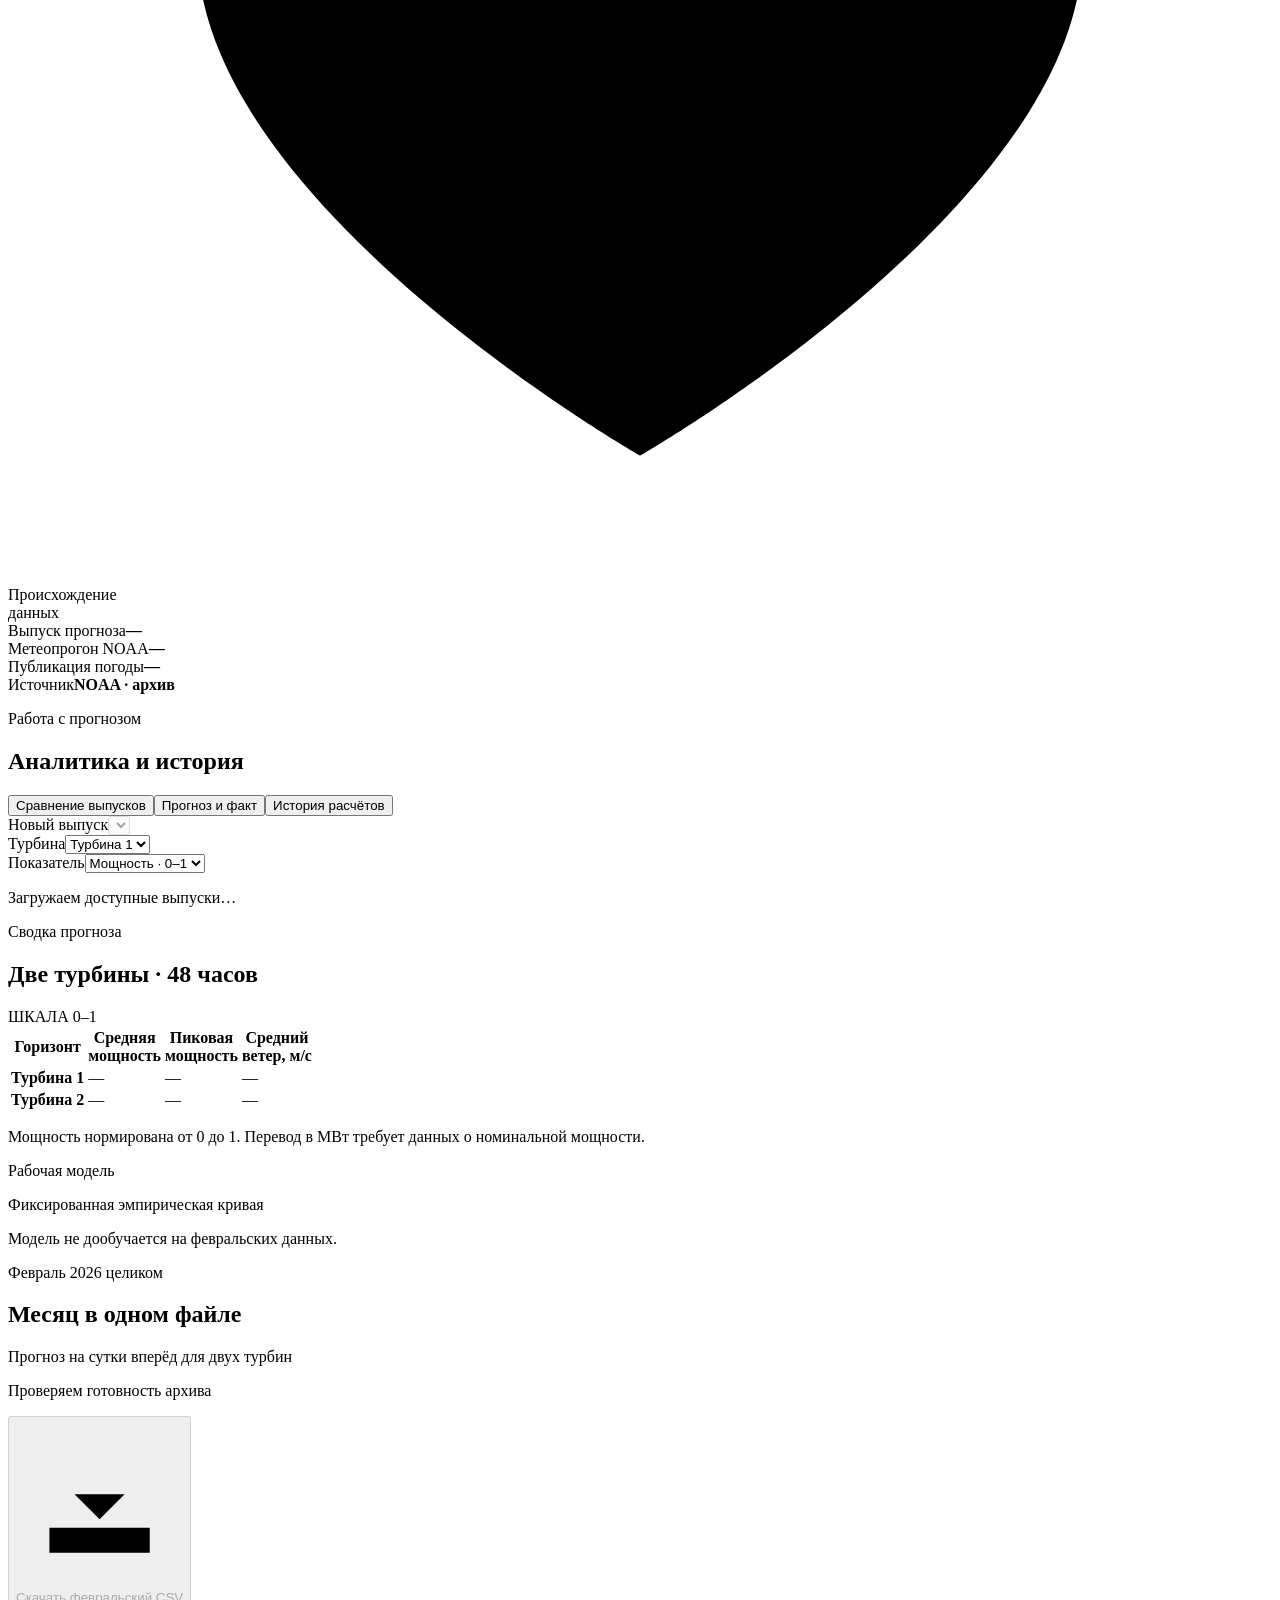
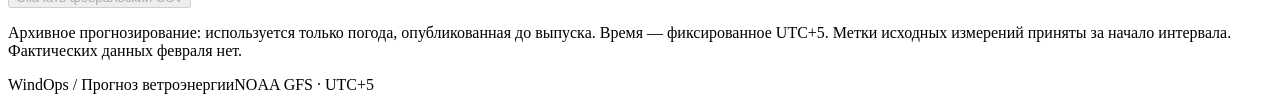
==== commit d8a4519e: "Add forecast comparison, validation, events, questions and persistent history" ====
--- a/web/index.html
+++ b/web/index.html
@@ -30,6 +30,7 @@
           <div class="toolbar-caption"><p id="run-help">Расчёт с AI-анализом · проверяем доступность OpenAI…</p><label class="refresh-option"><input type="checkbox" id="refresh-weather"> Обновить погоду NOAA</label></div>
         </section>
         <div class="alert" id="error-banner" role="alert" hidden><span id="error-message"></span><button id="retry-button" class="text-button">Повторить загрузку</button></div>
+        <div class="snapshot-banner" id="snapshot-banner" hidden><span id="snapshot-label"></span><button class="text-button" id="snapshot-current">Вернуться к текущему прогнозу</button></div>
 
         <section class="forecast-overview" aria-label="Сводка выбранного прогноза">
           <div class="overview-caption"><span id="kpi-context">Обе турбины · 48 часов</span><span>Мощность в шкале 0–1</span></div>
@@ -47,6 +48,7 @@
             <div class="chart-key"><div id="chart-legend" class="chart-legend"></div><span class="series-label"><i id="series-swatch" hidden></i><span id="series-label">Мощность · 0–1</span></span></div>
             <div class="chart-container" id="chart-container"><div class="chart-placeholder" id="chart-placeholder"><span class="loading-spinner" aria-hidden="true"></span><p id="chart-placeholder-text">Загружаем почасовой прогноз</p></div><svg id="forecast-chart" viewBox="0 0 900 300" role="img" aria-labelledby="chart-title chart-description" hidden><title id="chart-title">Почасовой прогноз мощности</title><desc id="chart-description">Прогноз двух турбин на 48 часов.</desc></svg><div class="chart-tooltip" id="chart-tooltip" hidden></div></div>
             <div class="hour-inspector"><div class="inspector-heading"><span>Час прогноза</span><strong id="inspector-time" class="mono">—</strong></div><div class="inspector-values"><div><span>Мощность · 0–1</span><strong id="inspector-power">—</strong></div><div><span>Ветер · м/с</span><strong id="inspector-wind">—</strong></div><div><span>Температура · °C</span><strong id="inspector-temperature">—</strong></div></div></div>
+            <div class="forecast-events"><div class="events-heading"><h3>События прогноза</h3><span>Нажмите, чтобы выбрать час</span></div><div id="forecast-events" class="event-cards"></div><p class="events-note">Низкая выработка: ниже 0,1 не менее 3 часов подряд. Падение: от 0,1 за час. Шкала мощности — 0–1.</p></div>
             <div class="chart-access"><button class="text-button" id="table-toggle" aria-expanded="false" aria-controls="hourly-table">Показать значения по часам <span aria-hidden="true">↗</span></button><span id="chart-end-note">Почасовые значения · UTC+5</span></div>
             <div class="hourly-table-wrapper" id="hourly-table" hidden><table><caption id="hourly-table-caption">Почасовые значения, UTC+5</caption><thead id="hourly-table-head"><tr><th scope="col">Время · UTC+5</th><th scope="col">Мощность · 0–1</th><th scope="col">Ветер · м/с</th><th scope="col">Температура · °C</th></tr></thead><tbody id="hourly-table-body"></tbody></table></div>
           </section>
@@ -59,11 +61,27 @@
               <li data-step="analyze_forecast" data-state="pending"><span class="step-marker" aria-hidden="true">4</span><div><div class="step-heading"><h3>Анализ результата</h3><span class="step-state">Ожидает</span></div><p class="step-detail">Диапазоны и изменения мощности</p></div></li>
             </ol>
             <div class="explanation" id="explanation" hidden><p class="micro-label" id="explanation-label">Комментарий к прогнозу</p><p id="explanation-text" tabindex="0" aria-label="Анализ прогноза"></p></div>
+            <form class="question-form" id="question-form"><h3>Спросить о прогнозе</h3><p id="question-context" class="question-context">Сначала выберите выпуск.</p><div class="question-suggestions"><button type="button" data-question="Когда ожидается минимальная мощность у каждой турбины?">Когда минимум?</button><button type="button" data-question="Чем отличаются прогнозы двух турбин?">Сравнить турбины</button><button type="button" data-question="Что изменилось по сравнению с предыдущим выпуском на общие часы?">Что изменилось?</button></div><label for="question-text">Ваш вопрос</label><textarea id="question-text" rows="3" maxlength="1000" placeholder="Например, в какие часы ожидается падение мощности?" required></textarea><button id="ask-button" class="secondary-button" disabled>Спросить агента</button><p id="question-status" class="question-context" role="status"></p><p id="question-error" class="inline-error" role="alert" hidden></p></form>
+            <div id="answer-panel" class="answer-panel" hidden><p class="micro-label">Ответ по выбранному прогнозу</p><p id="answer-text" tabindex="0"></p><p id="answer-sources" class="question-context"></p></div>
             <details class="technical-log"><summary>Журнал инструментов <span aria-hidden="true">⌄</span></summary><ol class="event-list" id="event-list"></ol><p class="log-note">Здесь появятся события текущего расчёта. Время — UTC+5.</p></details>
           </section>
         </div>
 
         <section class="provenance-strip" id="data-details" aria-label="Происхождение прогноза"><div class="provenance-label"><svg viewBox="0 0 20 20" aria-hidden="true"><path d="m10 2 7 3v5c0 4-7 8-7 8s-7-4-7-8V5Z"/><path d="m6 10 3 3 5-6"/></svg><span>Происхождение<br>данных</span></div><div><span class="micro-label">Выпуск прогноза</span><strong class="mono" id="origin-value">—</strong></div><div><span class="micro-label">Метеопрогон NOAA</span><strong class="mono" id="weather-run-value">—</strong></div><div><span class="micro-label">Публикация погоды</span><strong class="mono" id="weather-available-value">—</strong></div><div class="source-check"><span class="micro-label">Источник</span><strong id="provider-value">NOAA · архив</strong></div></section>
+
+        <section class="analytics-panel panel" aria-labelledby="analytics-title">
+          <div class="section-heading"><div><p class="eyebrow">Работа с прогнозом</p><h2 id="analytics-title">Аналитика и история</h2></div></div>
+          <div class="analytics-tabs" role="tablist" aria-label="Аналитика прогноза"><button id="tab-comparison" role="tab" aria-selected="true" aria-controls="panel-comparison" data-tab="comparison">Сравнение выпусков</button><button id="tab-validation" role="tab" aria-selected="false" aria-controls="panel-validation" data-tab="validation" tabindex="-1">Прогноз и факт</button><button id="tab-history" role="tab" aria-selected="false" aria-controls="panel-history" data-tab="history" tabindex="-1">История расчётов</button></div>
+          <div id="panel-comparison" role="tabpanel" aria-labelledby="tab-comparison">
+            <div class="analysis-controls"><div class="field"><label for="comparison-issue">Новый выпуск</label><select id="comparison-issue" disabled></select></div><div class="field"><label for="comparison-turbine">Турбина</label><select id="comparison-turbine"><option value="1">Турбина 1</option><option value="2">Турбина 2</option></select></div><div class="field"><label for="comparison-metric">Показатель</label><select id="comparison-metric"><option value="power">Мощность · 0–1</option><option value="wind">Ветер · м/с</option></select></div></div>
+            <p id="comparison-status" class="analysis-note" role="status">Загружаем доступные выпуски…</p><div id="comparison-content" hidden><div id="comparison-metrics" class="analysis-metrics"></div><p id="comparison-provenance" class="analysis-note"></p><div class="analysis-legend"><span><i class="line-sample old-line"></i>Предыдущий выпуск</span><span><i class="line-sample"></i>Новый выпуск</span></div><svg id="comparison-chart" class="analysis-chart" role="img" aria-label="Сравнение прогнозов на общие часы"></svg><h3 class="analysis-subtitle">Самые большие изменения</h3><div id="comparison-changes" class="revision-list"></div><details class="analysis-table"><summary>Все общие часы</summary><div class="data-scroll"><table><caption id="comparison-table-caption"></caption><thead><tr><th>Час · UTC+5</th><th>Предыдущий</th><th>Новый</th><th>Изменение</th></tr></thead><tbody id="comparison-table"></tbody></table></div></details><p id="comparison-caveat" class="analysis-note"></p></div>
+          </div>
+          <div id="panel-validation" role="tabpanel" aria-labelledby="tab-validation" hidden>
+            <div class="analysis-controls"><div class="field"><label for="validation-turbine">Турбина</label><select id="validation-turbine"><option value="1">Турбина 1</option><option value="2">Турбина 2</option></select></div><div class="field"><label for="validation-horizon">Горизонт прогноза</label><select id="validation-horizon"><option value="1-24">Первые сутки · 1–24 ч</option><option value="25-48">Вторые сутки · 25–48 ч</option></select></div><div class="field"><label for="validation-day">День на графике</label><select id="validation-day" disabled></select></div></div>
+            <p id="validation-status" class="analysis-note" role="status">Выберите турбину и горизонт.</p><div id="validation-content" hidden><div id="validation-metrics" class="analysis-metrics"></div><p id="validation-model" class="analysis-note"></p><div class="analysis-legend"><span><i class="line-sample actual-line"></i>Измеренная мощность</span><span><i class="line-sample"></i>Прогноз</span></div><svg id="validation-chart" class="analysis-chart" role="img" aria-label="Измеренная и прогнозная мощность за выбранный день"></svg><details class="analysis-table"><summary>Значения и ошибки по часам</summary><div class="data-scroll"><table><caption id="validation-table-caption"></caption><thead><tr><th>Час · UTC+5</th><th>Факт</th><th>Прогноз</th><th>Ошибка</th><th>|Ошибка|</th></tr></thead><tbody id="validation-table"></tbody></table></div></details><p id="validation-caveat" class="analysis-note"></p></div>
+          </div>
+          <div id="panel-history" role="tabpanel" aria-labelledby="tab-history" hidden><div class="history-heading"><p class="analysis-note">Сохранённые результаты и объяснения. Открытие не вызывает OpenAI.</p><button class="text-button" id="history-refresh">Обновить список</button></div><p id="history-status" class="analysis-note" role="status"></p><div id="history-list" class="history-list"></div></div>
+        </section>
 
         <div class="detail-grid">
           <section class="summary-section panel" aria-labelledby="summary-title"><div class="section-heading"><div><p class="eyebrow">Сводка прогноза</p><h2 id="summary-title">Две турбины · 48 часов</h2></div><span class="unit-label">ШКАЛА 0–1</span></div><div class="summary-table-wrap"><table class="summary-table"><thead><tr><th scope="col">Горизонт</th><th scope="col">Средняя<br>мощность</th><th scope="col">Пиковая<br>мощность</th><th scope="col">Средний<br>ветер, м/с</th></tr></thead><tbody id="summary-body"><tr><th scope="row">Турбина 1</th><td>—</td><td>—</td><td>—</td></tr><tr><th scope="row">Турбина 2</th><td>—</td><td>—</td><td>—</td></tr></tbody></table></div><p class="summary-note">Мощность нормирована от 0 до 1. Перевод в МВт требует данных о номинальной мощности.</p><div class="baseline" id="baseline" hidden><div><span class="micro-label" id="validation-label">Проверка на январе</span><strong>RMSE <span class="mono" id="rmse-value">—</span></strong></div><p id="validation-description">Историческая ошибка модели. Фактические значения февраля отсутствуют.</p></div></section>
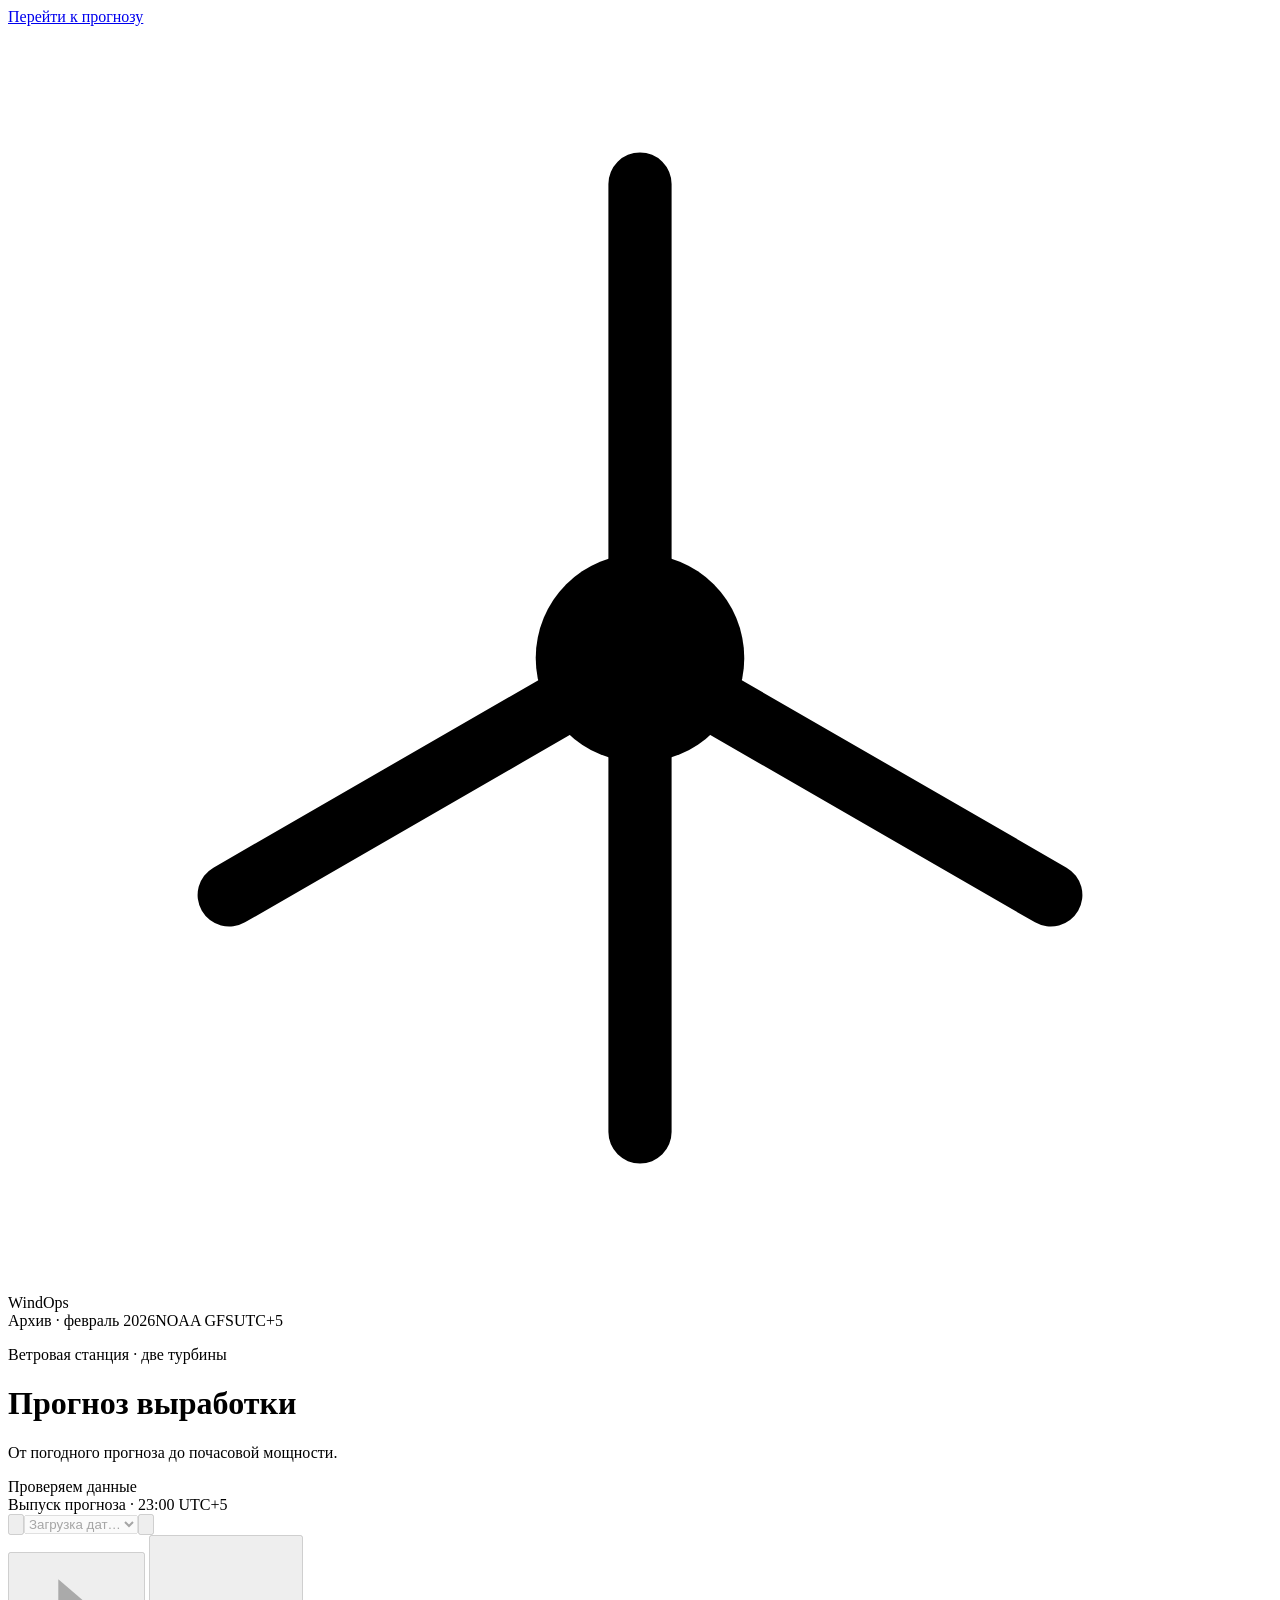
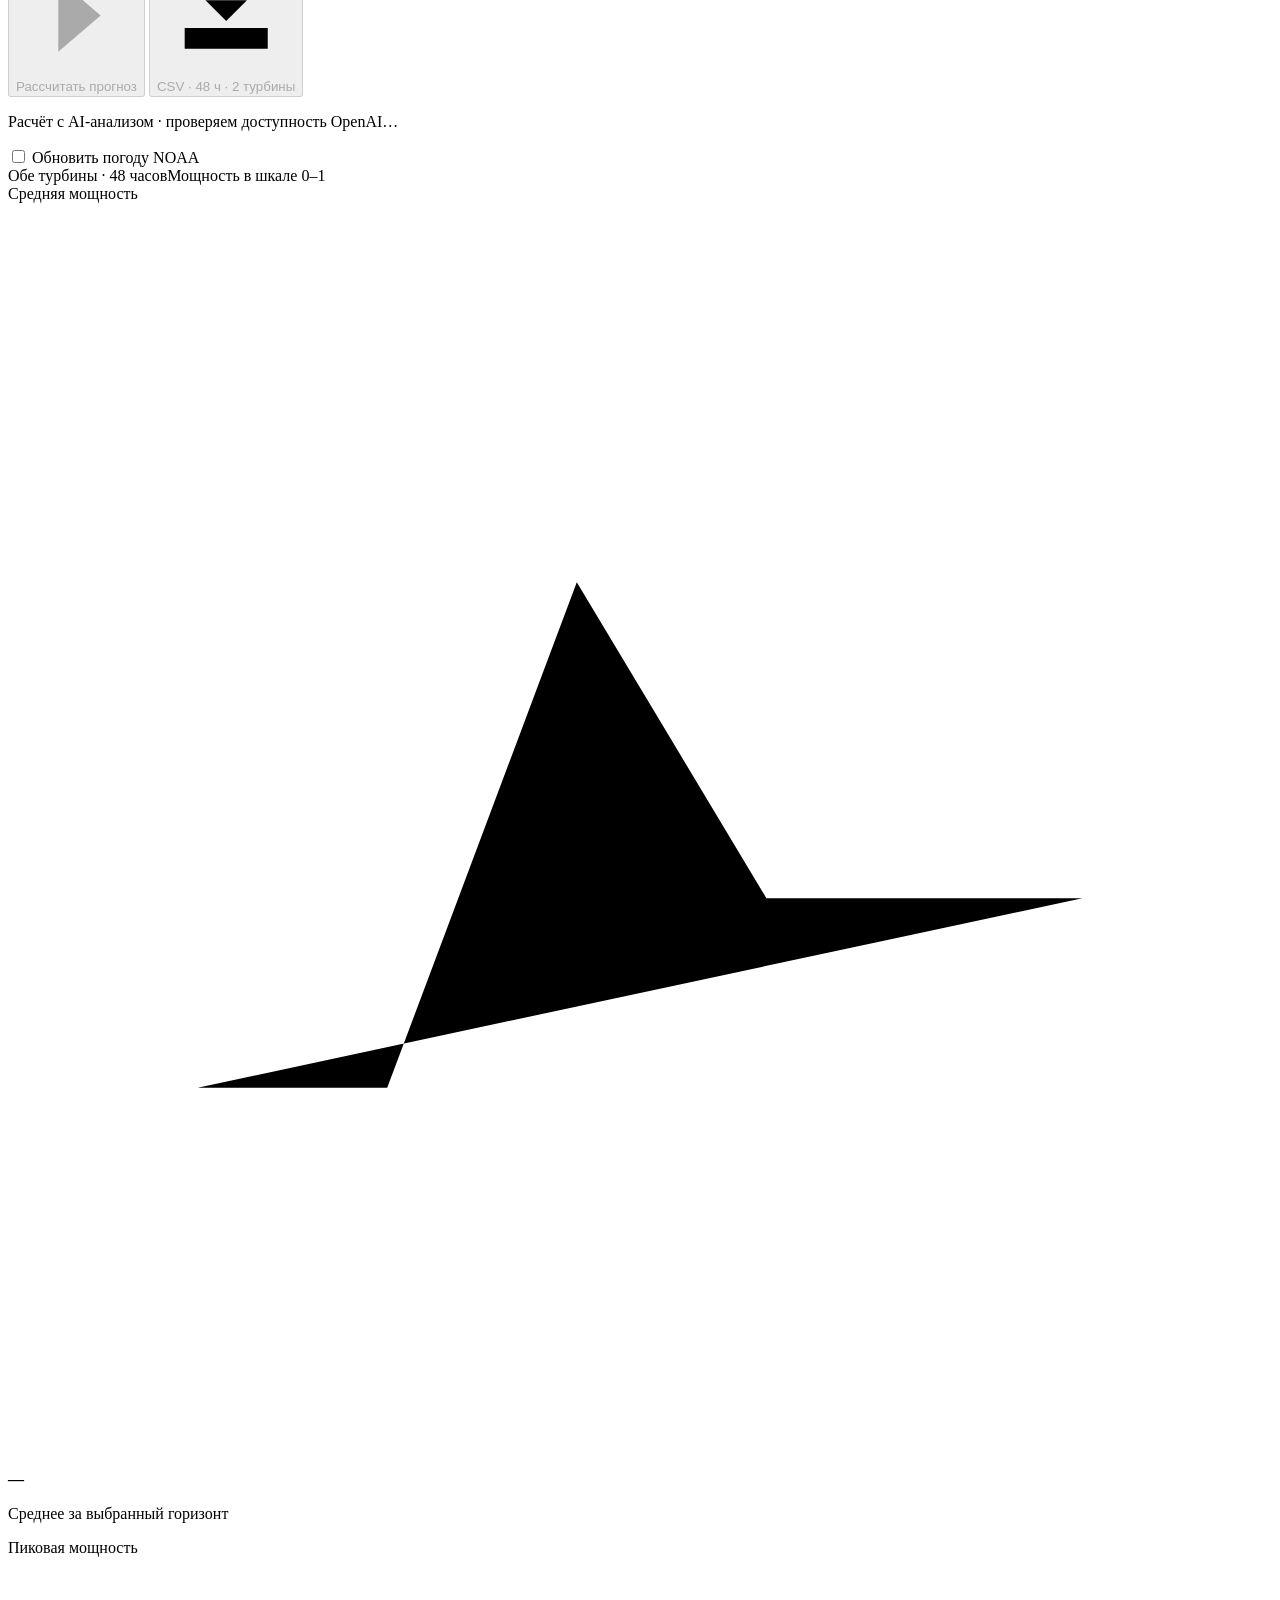
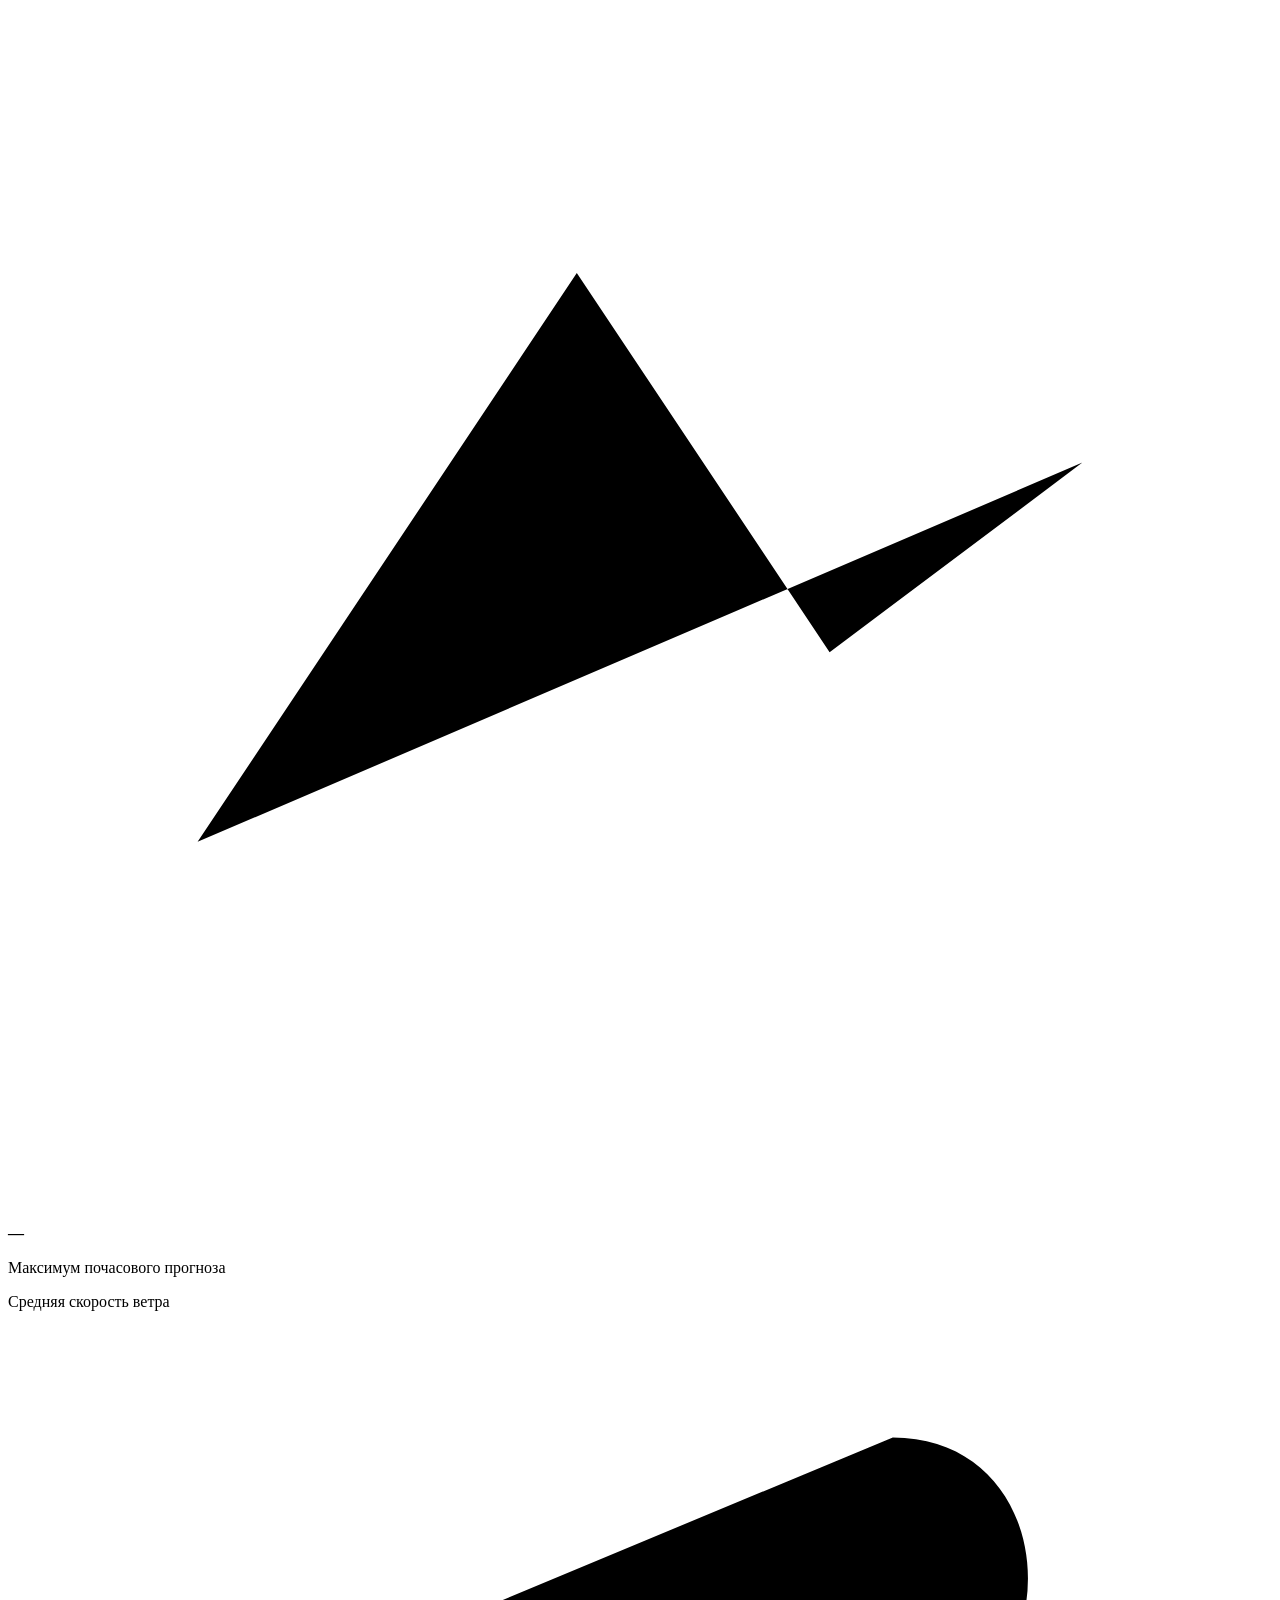
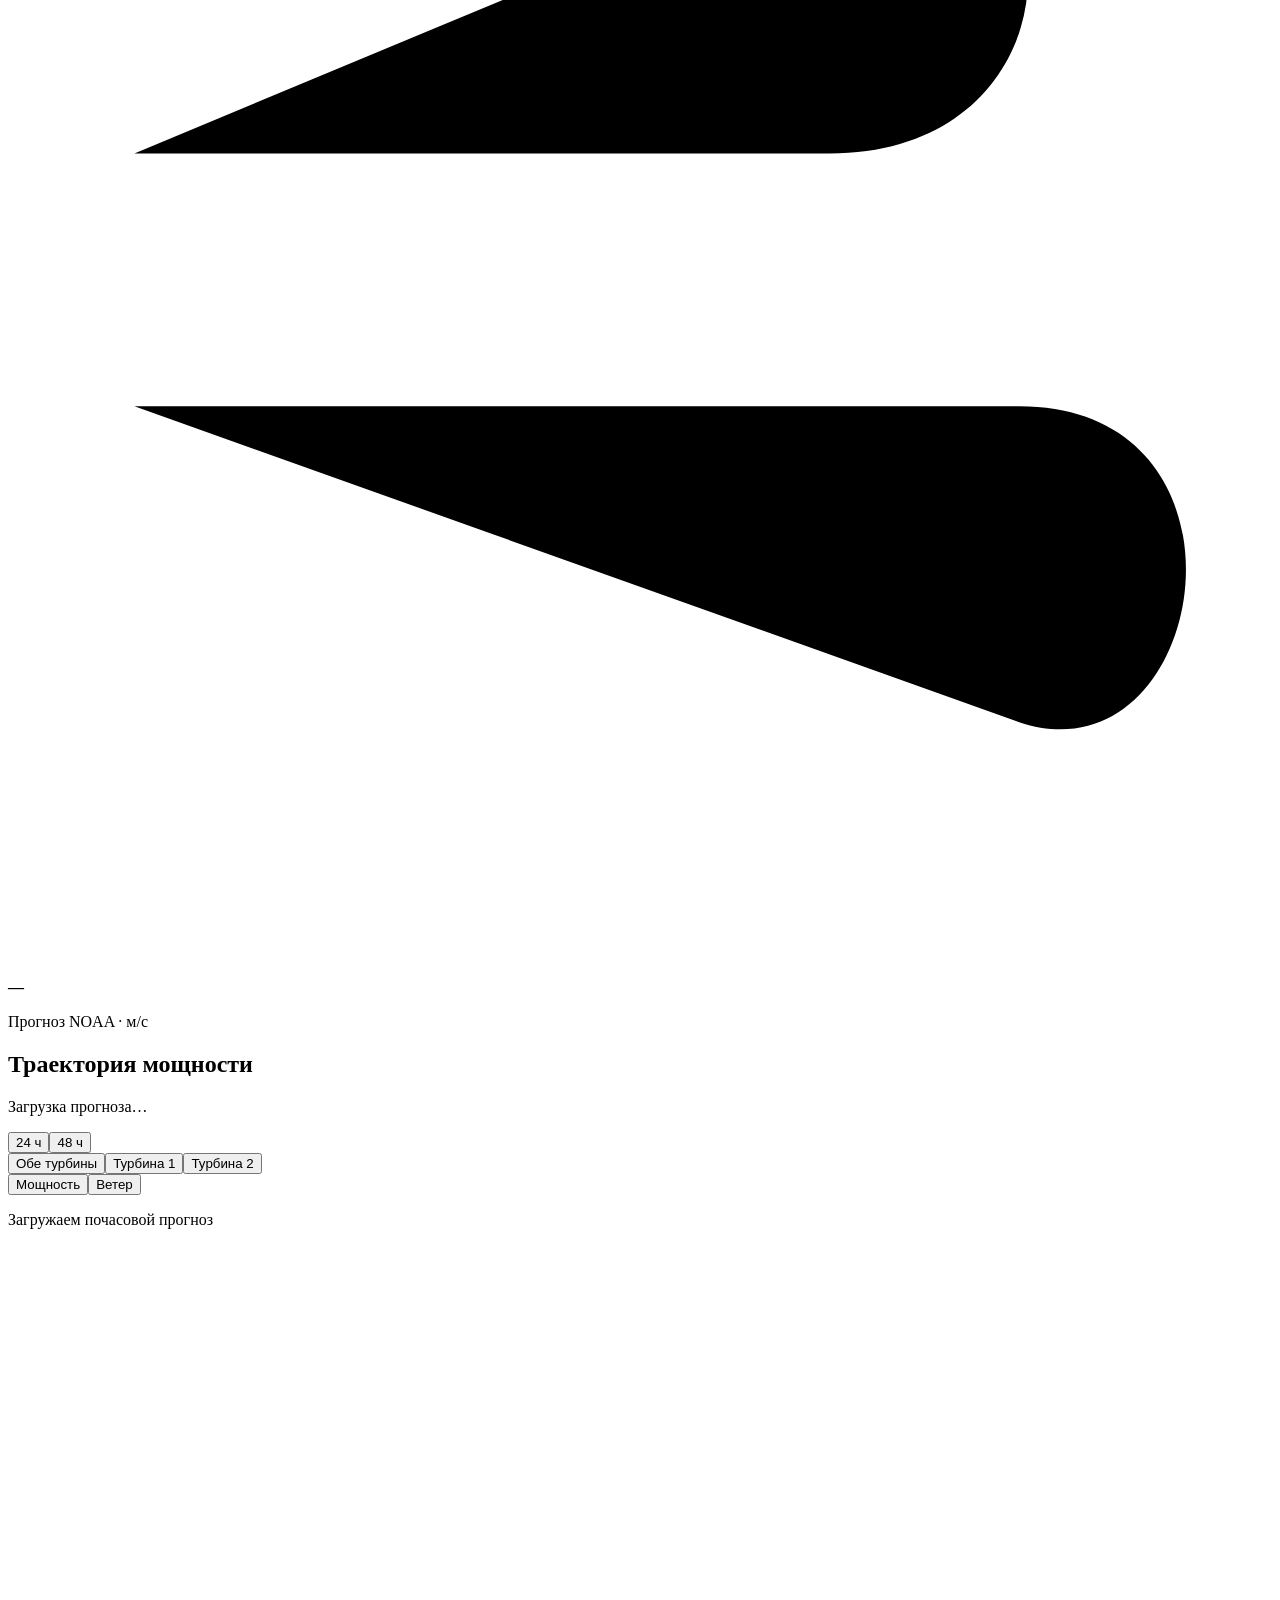
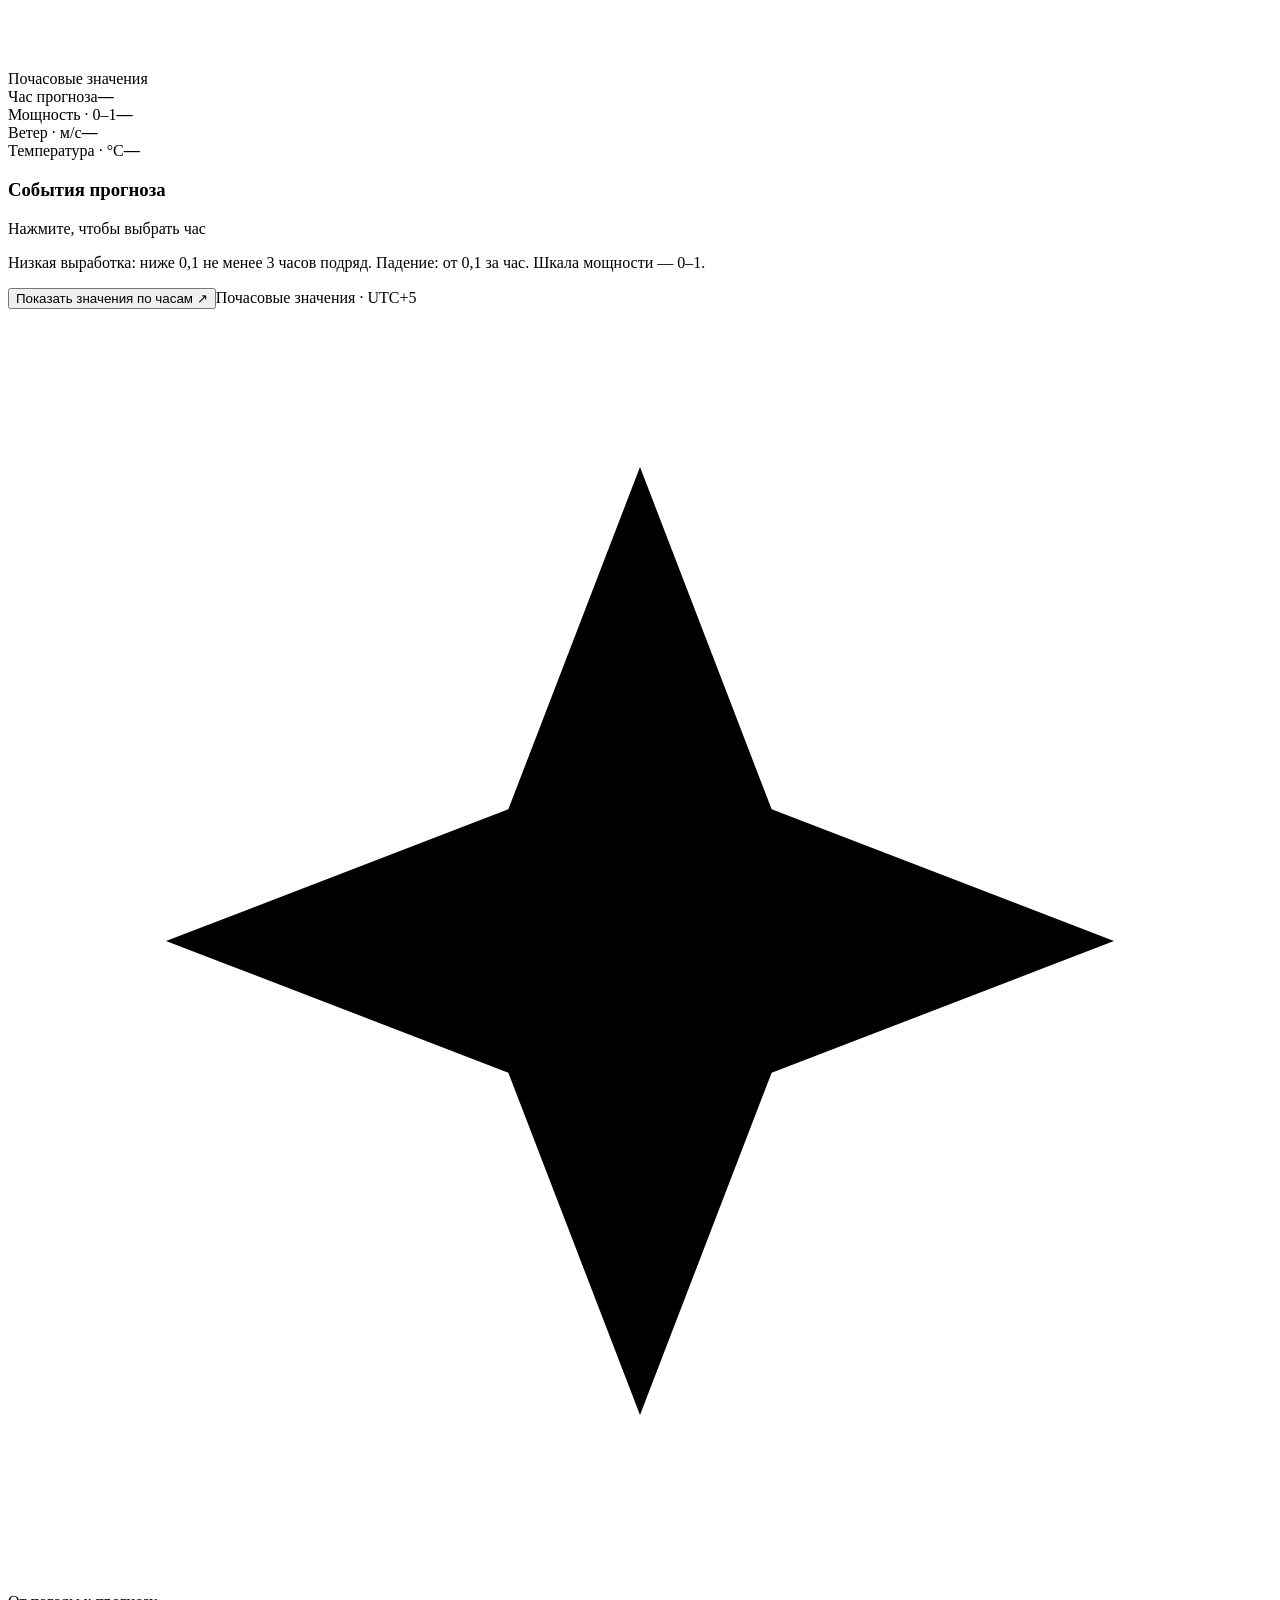
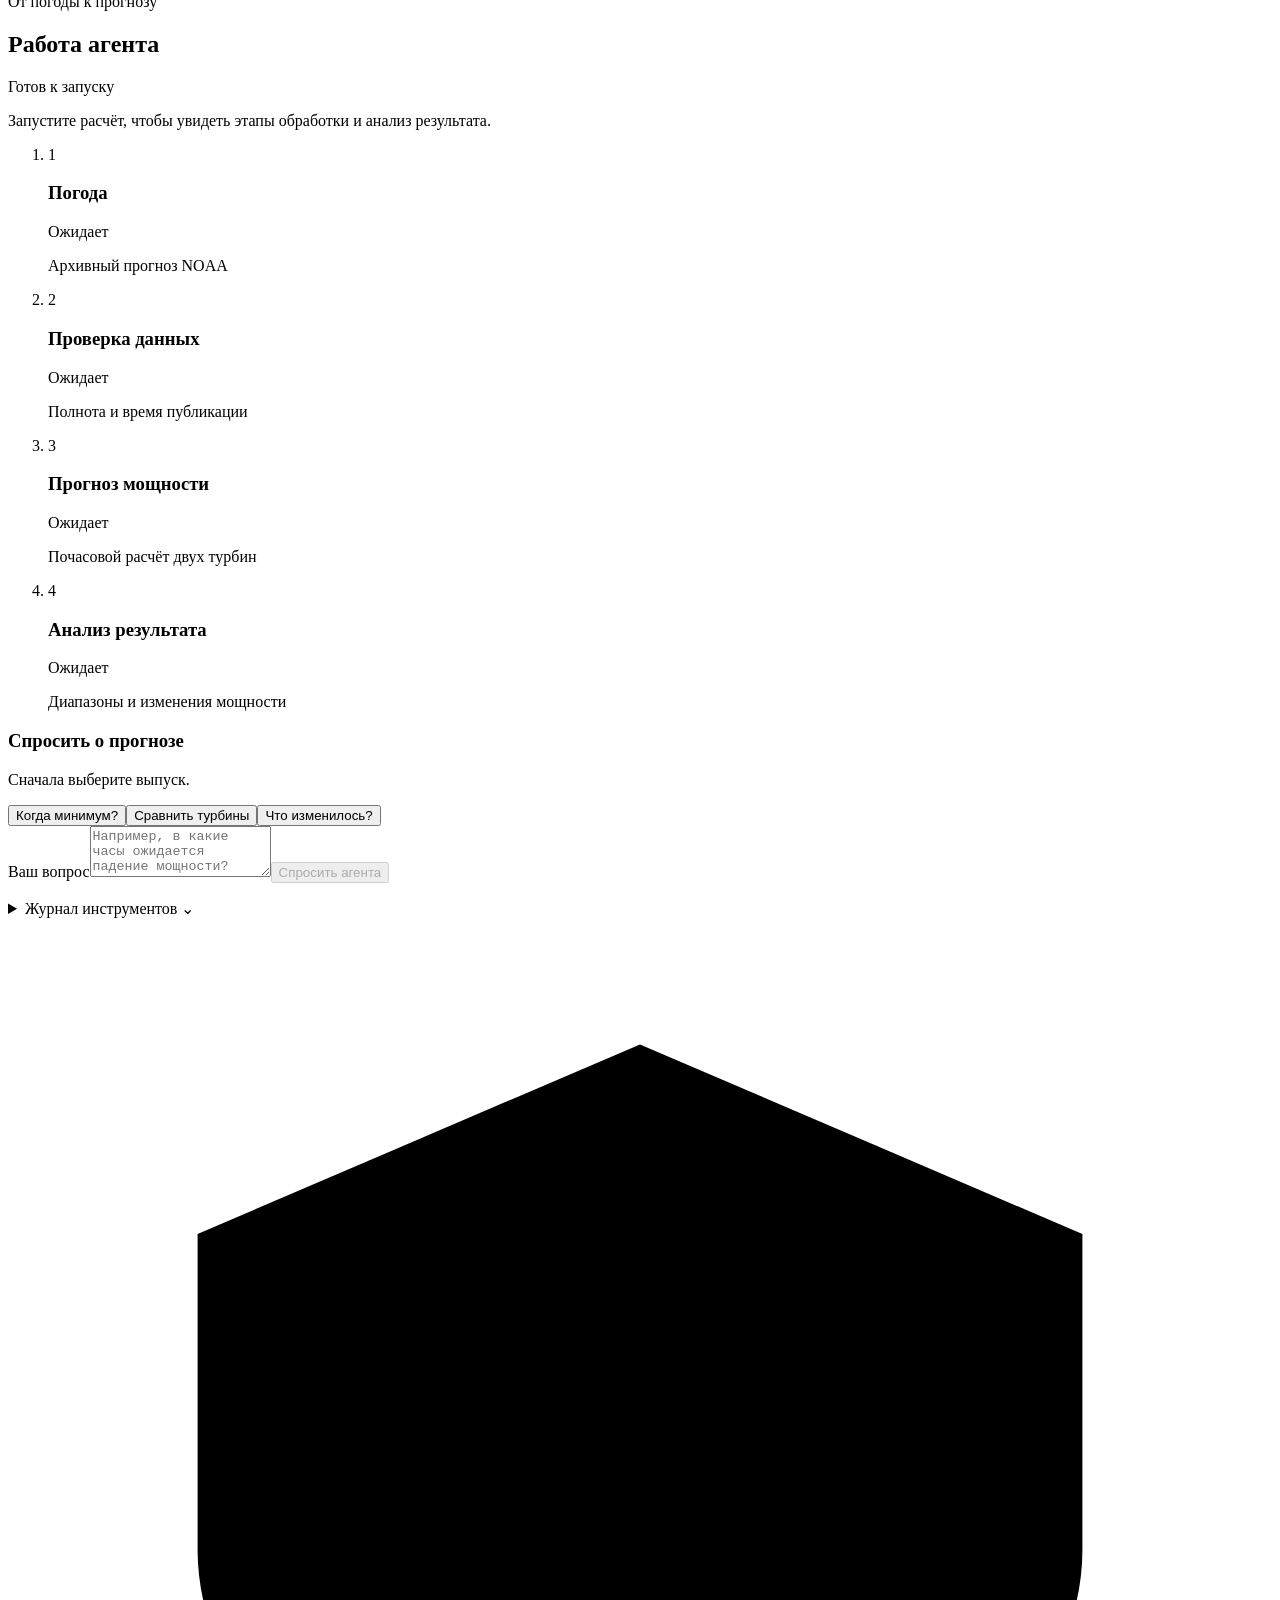
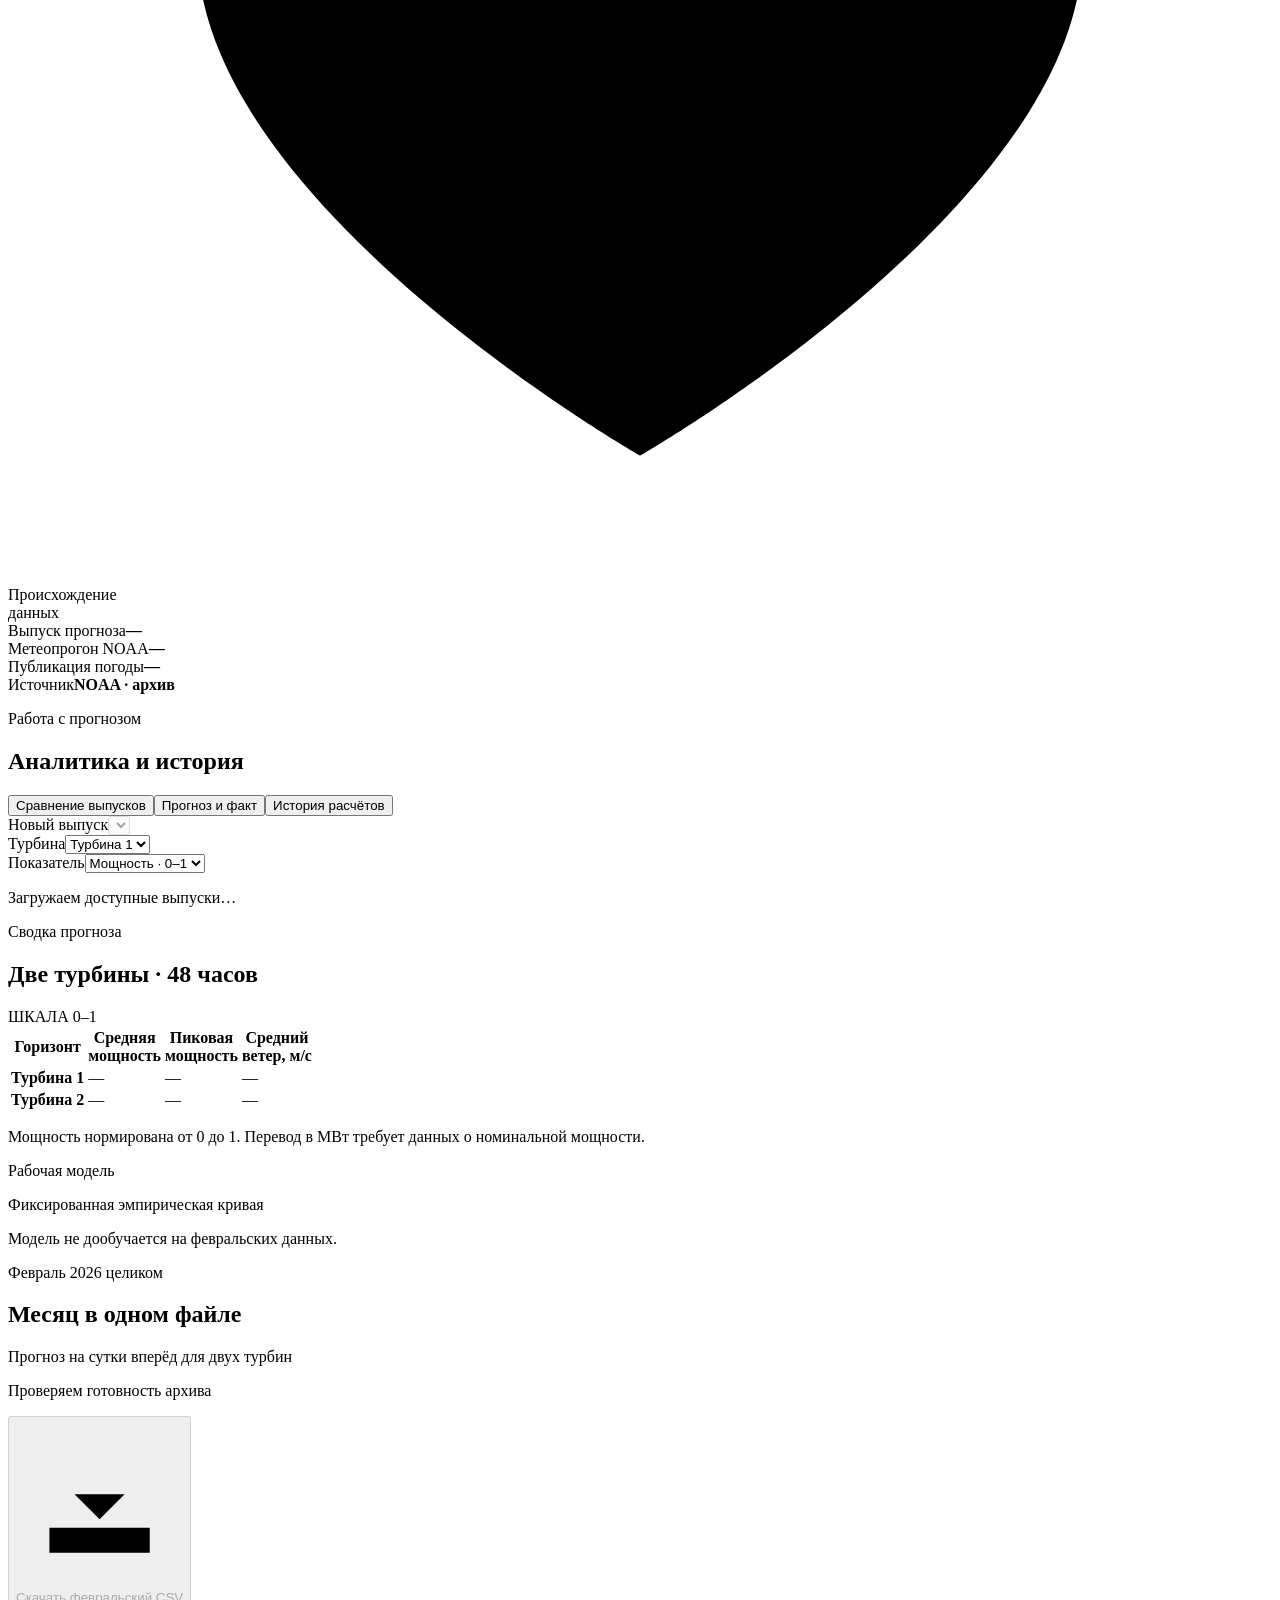
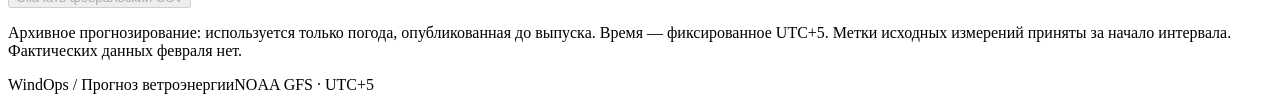
==== commit 83124d4e: "Refine forecast charts using diagram-design principles" ====
--- a/web/index.html
+++ b/web/index.html
@@ -45,8 +45,8 @@
           <section class="forecast-panel panel" id="forecast" aria-labelledby="forecast-title" aria-busy="true">
             <div class="forecast-header"><div><h2 id="forecast-title">Траектория мощности</h2><p class="forecast-range mono" id="forecast-range">Загрузка прогноза…</p></div><div class="segmented horizon-selector" role="group" aria-label="Горизонт прогноза"><button data-horizon="24" aria-pressed="false">24 ч</button><button data-horizon="48" class="is-active" aria-pressed="true">48 ч</button></div></div>
             <div class="chart-controls"><div class="segmented turbine-selector" role="group" aria-label="Турбина"><button data-turbine="both" class="is-active" aria-pressed="true">Обе турбины</button><button data-turbine="1" aria-pressed="false">Турбина 1</button><button data-turbine="2" aria-pressed="false">Турбина 2</button></div><div class="metric-selector" role="group" aria-label="Показатель графика"><button class="is-active" data-metric="power" aria-pressed="true">Мощность</button><button data-metric="wind" aria-pressed="false">Ветер</button></div></div>
-            <div class="chart-key"><div id="chart-legend" class="chart-legend"></div><span class="series-label"><i id="series-swatch" hidden></i><span id="series-label">Мощность · 0–1</span></span></div>
             <div class="chart-container" id="chart-container"><div class="chart-placeholder" id="chart-placeholder"><span class="loading-spinner" aria-hidden="true"></span><p id="chart-placeholder-text">Загружаем почасовой прогноз</p></div><svg id="forecast-chart" viewBox="0 0 900 300" role="img" aria-labelledby="chart-title chart-description" hidden><title id="chart-title">Почасовой прогноз мощности</title><desc id="chart-description">Прогноз двух турбин на 48 часов.</desc></svg><div class="chart-tooltip" id="chart-tooltip" hidden></div></div>
+            <div class="chart-key"><div id="chart-legend" class="chart-legend"></div><span class="series-label" id="series-label">Почасовые значения</span></div>
             <div class="hour-inspector"><div class="inspector-heading"><span>Час прогноза</span><strong id="inspector-time" class="mono">—</strong></div><div class="inspector-values"><div><span>Мощность · 0–1</span><strong id="inspector-power">—</strong></div><div><span>Ветер · м/с</span><strong id="inspector-wind">—</strong></div><div><span>Температура · °C</span><strong id="inspector-temperature">—</strong></div></div></div>
             <div class="forecast-events"><div class="events-heading"><h3>События прогноза</h3><span>Нажмите, чтобы выбрать час</span></div><div id="forecast-events" class="event-cards"></div><p class="events-note">Низкая выработка: ниже 0,1 не менее 3 часов подряд. Падение: от 0,1 за час. Шкала мощности — 0–1.</p></div>
             <div class="chart-access"><button class="text-button" id="table-toggle" aria-expanded="false" aria-controls="hourly-table">Показать значения по часам <span aria-hidden="true">↗</span></button><span id="chart-end-note">Почасовые значения · UTC+5</span></div>
@@ -74,11 +74,11 @@
           <div class="analytics-tabs" role="tablist" aria-label="Аналитика прогноза"><button id="tab-comparison" role="tab" aria-selected="true" aria-controls="panel-comparison" data-tab="comparison">Сравнение выпусков</button><button id="tab-validation" role="tab" aria-selected="false" aria-controls="panel-validation" data-tab="validation" tabindex="-1">Прогноз и факт</button><button id="tab-history" role="tab" aria-selected="false" aria-controls="panel-history" data-tab="history" tabindex="-1">История расчётов</button></div>
           <div id="panel-comparison" role="tabpanel" aria-labelledby="tab-comparison">
             <div class="analysis-controls"><div class="field"><label for="comparison-issue">Новый выпуск</label><select id="comparison-issue" disabled></select></div><div class="field"><label for="comparison-turbine">Турбина</label><select id="comparison-turbine"><option value="1">Турбина 1</option><option value="2">Турбина 2</option></select></div><div class="field"><label for="comparison-metric">Показатель</label><select id="comparison-metric"><option value="power">Мощность · 0–1</option><option value="wind">Ветер · м/с</option></select></div></div>
-            <p id="comparison-status" class="analysis-note" role="status">Загружаем доступные выпуски…</p><div id="comparison-content" hidden><div id="comparison-metrics" class="analysis-metrics"></div><p id="comparison-provenance" class="analysis-note"></p><div class="analysis-legend"><span><i class="line-sample old-line"></i>Предыдущий выпуск</span><span><i class="line-sample"></i>Новый выпуск</span></div><svg id="comparison-chart" class="analysis-chart" role="img" aria-label="Сравнение прогнозов на общие часы"></svg><h3 class="analysis-subtitle">Самые большие изменения</h3><div id="comparison-changes" class="revision-list"></div><details class="analysis-table"><summary>Все общие часы</summary><div class="data-scroll"><table><caption id="comparison-table-caption"></caption><thead><tr><th>Час · UTC+5</th><th>Предыдущий</th><th>Новый</th><th>Изменение</th></tr></thead><tbody id="comparison-table"></tbody></table></div></details><p id="comparison-caveat" class="analysis-note"></p></div>
+            <p id="comparison-status" class="analysis-note" role="status">Загружаем доступные выпуски…</p><div id="comparison-content" hidden><div id="comparison-metrics" class="analysis-metrics"></div><p id="comparison-provenance" class="analysis-note"></p><svg id="comparison-chart" class="analysis-chart" role="img" aria-label="Сравнение прогнозов на общие часы"></svg><div class="analysis-legend"><span><i class="line-sample old-line"></i>Предыдущий выпуск</span><span><i class="line-sample"></i>Новый выпуск</span></div><h3 class="analysis-subtitle">Самые большие изменения</h3><div id="comparison-changes" class="revision-list"></div><details class="analysis-table"><summary>Все общие часы</summary><div class="data-scroll"><table><caption id="comparison-table-caption"></caption><thead><tr><th>Час · UTC+5</th><th>Предыдущий</th><th>Новый</th><th>Изменение</th></tr></thead><tbody id="comparison-table"></tbody></table></div></details><p id="comparison-caveat" class="analysis-note"></p></div>
           </div>
           <div id="panel-validation" role="tabpanel" aria-labelledby="tab-validation" hidden>
             <div class="analysis-controls"><div class="field"><label for="validation-turbine">Турбина</label><select id="validation-turbine"><option value="1">Турбина 1</option><option value="2">Турбина 2</option></select></div><div class="field"><label for="validation-horizon">Горизонт прогноза</label><select id="validation-horizon"><option value="1-24">Первые сутки · 1–24 ч</option><option value="25-48">Вторые сутки · 25–48 ч</option></select></div><div class="field"><label for="validation-day">День на графике</label><select id="validation-day" disabled></select></div></div>
-            <p id="validation-status" class="analysis-note" role="status">Выберите турбину и горизонт.</p><div id="validation-content" hidden><div id="validation-metrics" class="analysis-metrics"></div><p id="validation-model" class="analysis-note"></p><div class="analysis-legend"><span><i class="line-sample actual-line"></i>Измеренная мощность</span><span><i class="line-sample"></i>Прогноз</span></div><svg id="validation-chart" class="analysis-chart" role="img" aria-label="Измеренная и прогнозная мощность за выбранный день"></svg><details class="analysis-table"><summary>Значения и ошибки по часам</summary><div class="data-scroll"><table><caption id="validation-table-caption"></caption><thead><tr><th>Час · UTC+5</th><th>Факт</th><th>Прогноз</th><th>Ошибка</th><th>|Ошибка|</th></tr></thead><tbody id="validation-table"></tbody></table></div></details><p id="validation-caveat" class="analysis-note"></p></div>
+            <p id="validation-status" class="analysis-note" role="status">Выберите турбину и горизонт.</p><div id="validation-content" hidden><div id="validation-metrics" class="analysis-metrics"></div><p id="validation-model" class="analysis-note"></p><svg id="validation-chart" class="analysis-chart" role="img" aria-label="Измеренная и прогнозная мощность за выбранный день"></svg><div class="analysis-legend"><span><i class="line-sample actual-line"></i>Измеренная мощность</span><span><i class="line-sample"></i>Прогноз</span></div><details class="analysis-table"><summary>Значения и ошибки по часам</summary><div class="data-scroll"><table><caption id="validation-table-caption"></caption><thead><tr><th>Час · UTC+5</th><th>Факт</th><th>Прогноз</th><th>Ошибка</th><th>|Ошибка|</th></tr></thead><tbody id="validation-table"></tbody></table></div></details><p id="validation-caveat" class="analysis-note"></p></div>
           </div>
           <div id="panel-history" role="tabpanel" aria-labelledby="tab-history" hidden><div class="history-heading"><p class="analysis-note">Сохранённые результаты и объяснения. Открытие не вызывает OpenAI.</p><button class="text-button" id="history-refresh">Обновить список</button></div><p id="history-status" class="analysis-note" role="status"></p><div id="history-list" class="history-list"></div></div>
         </section>
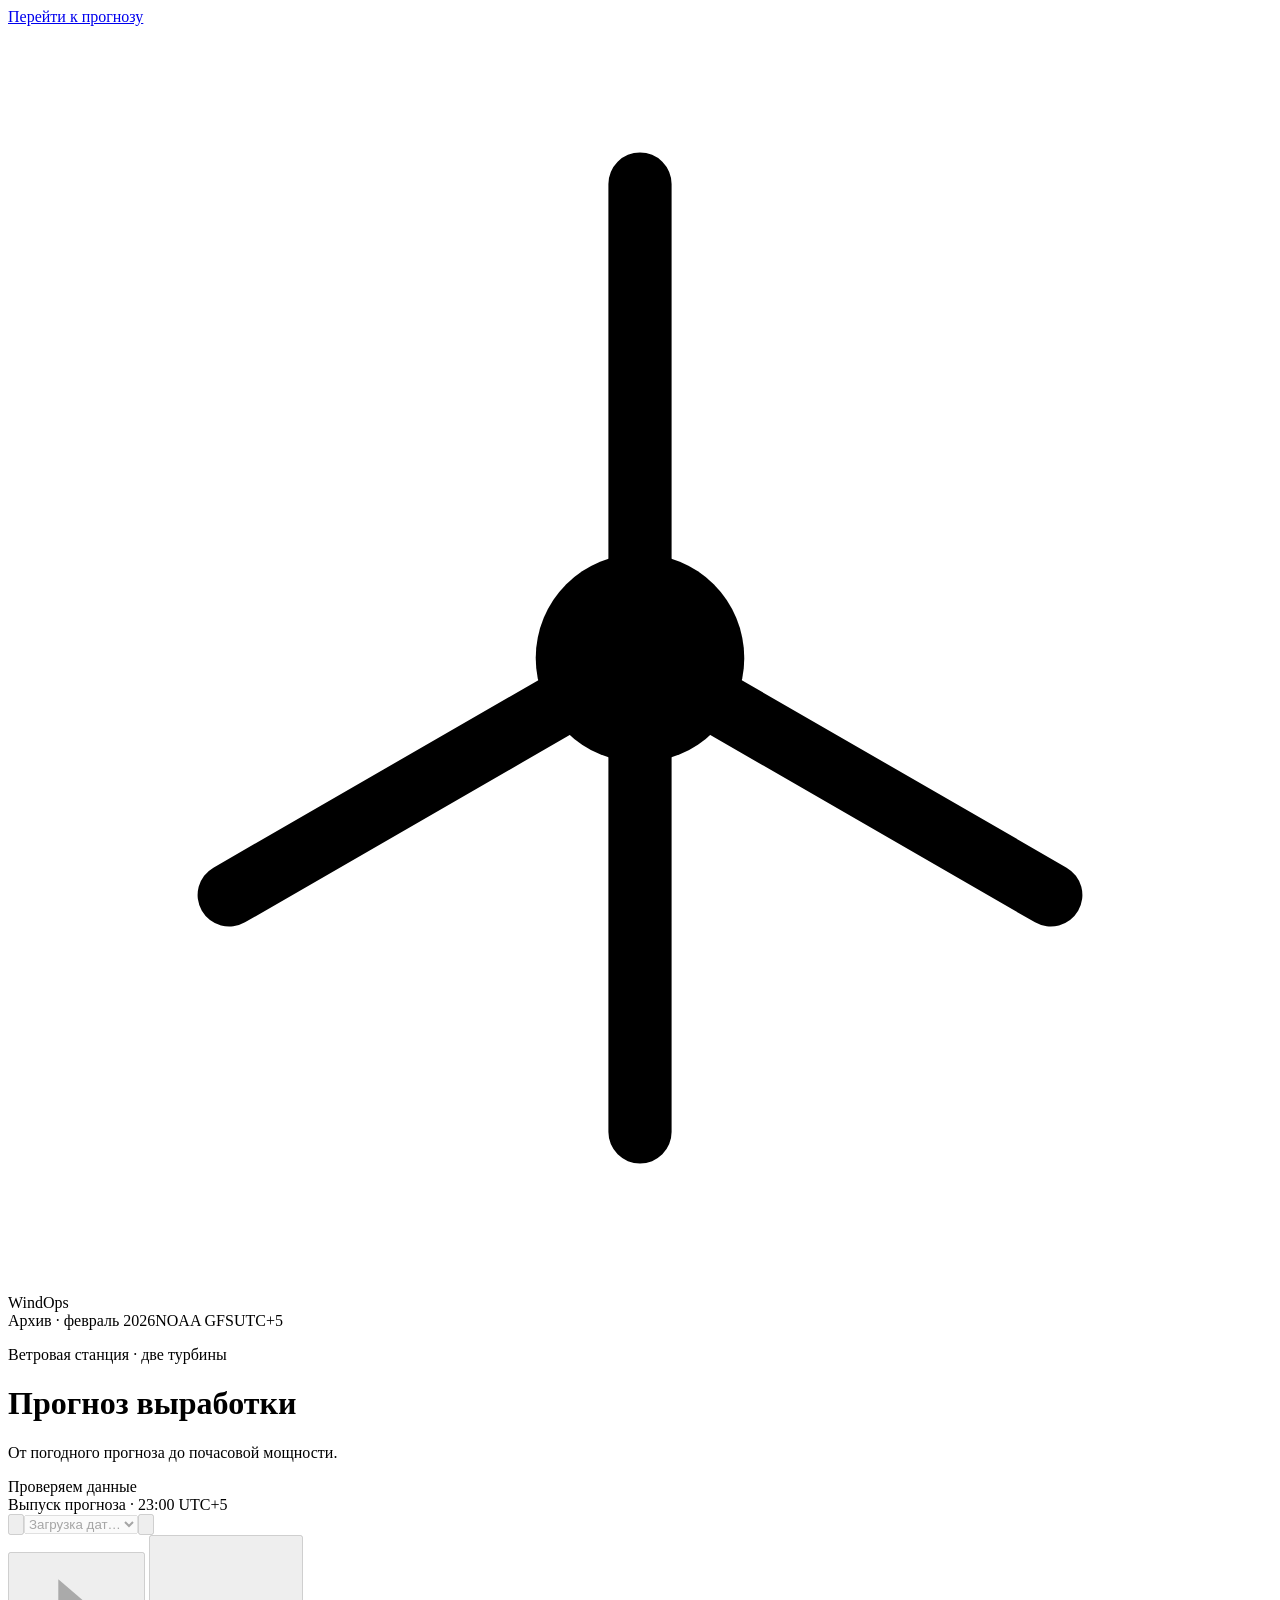
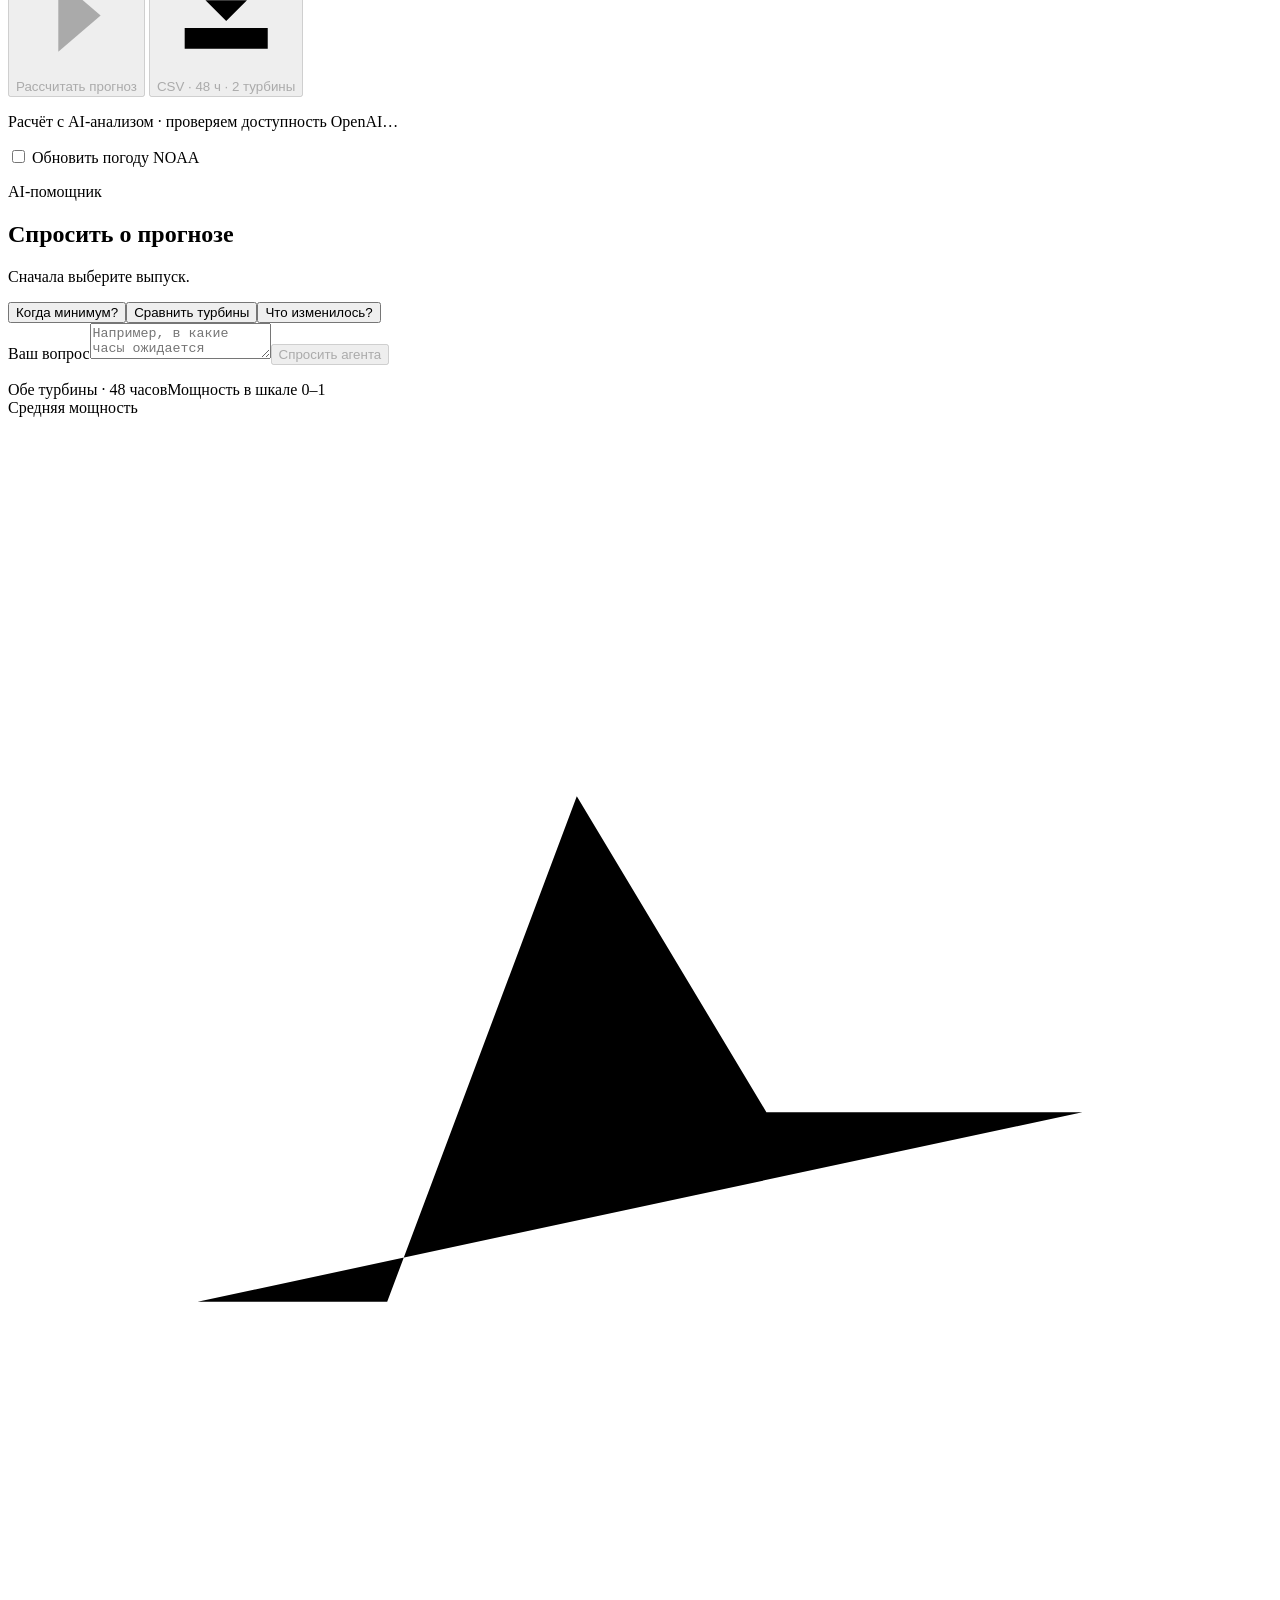
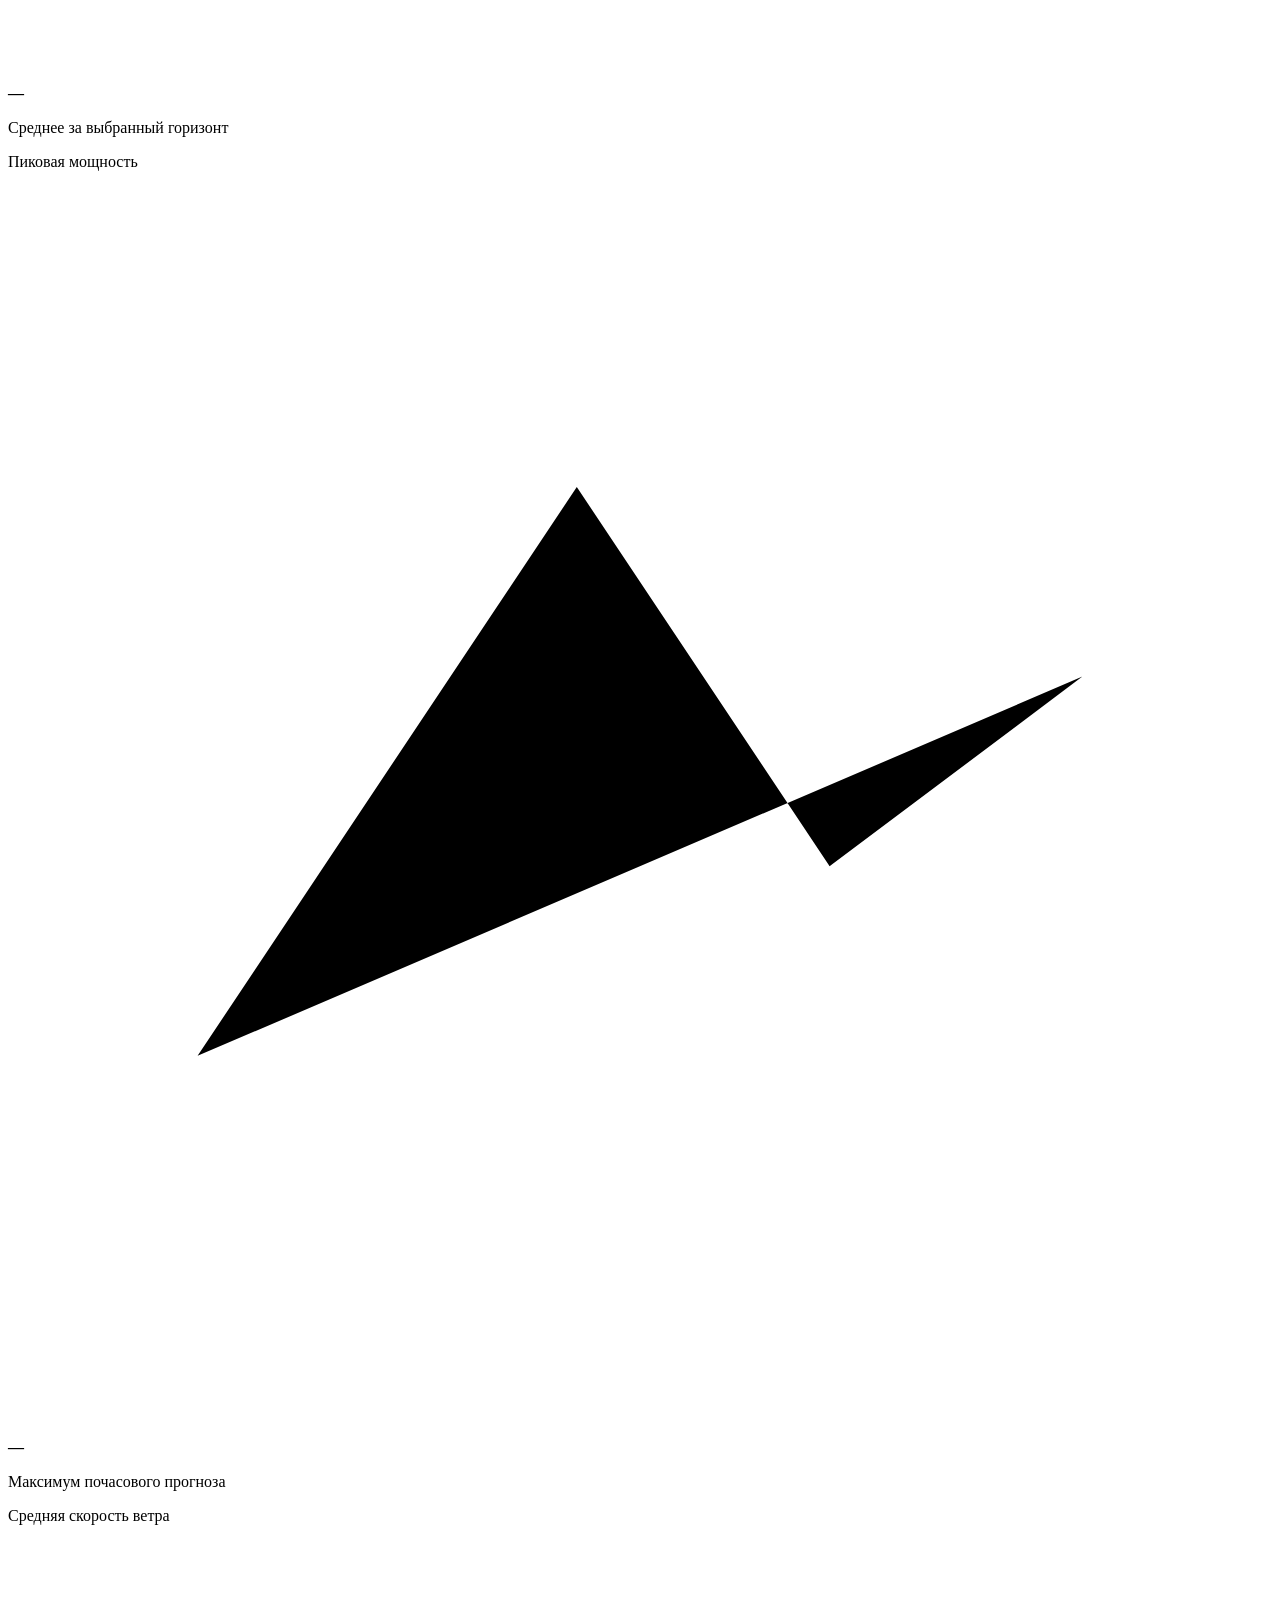
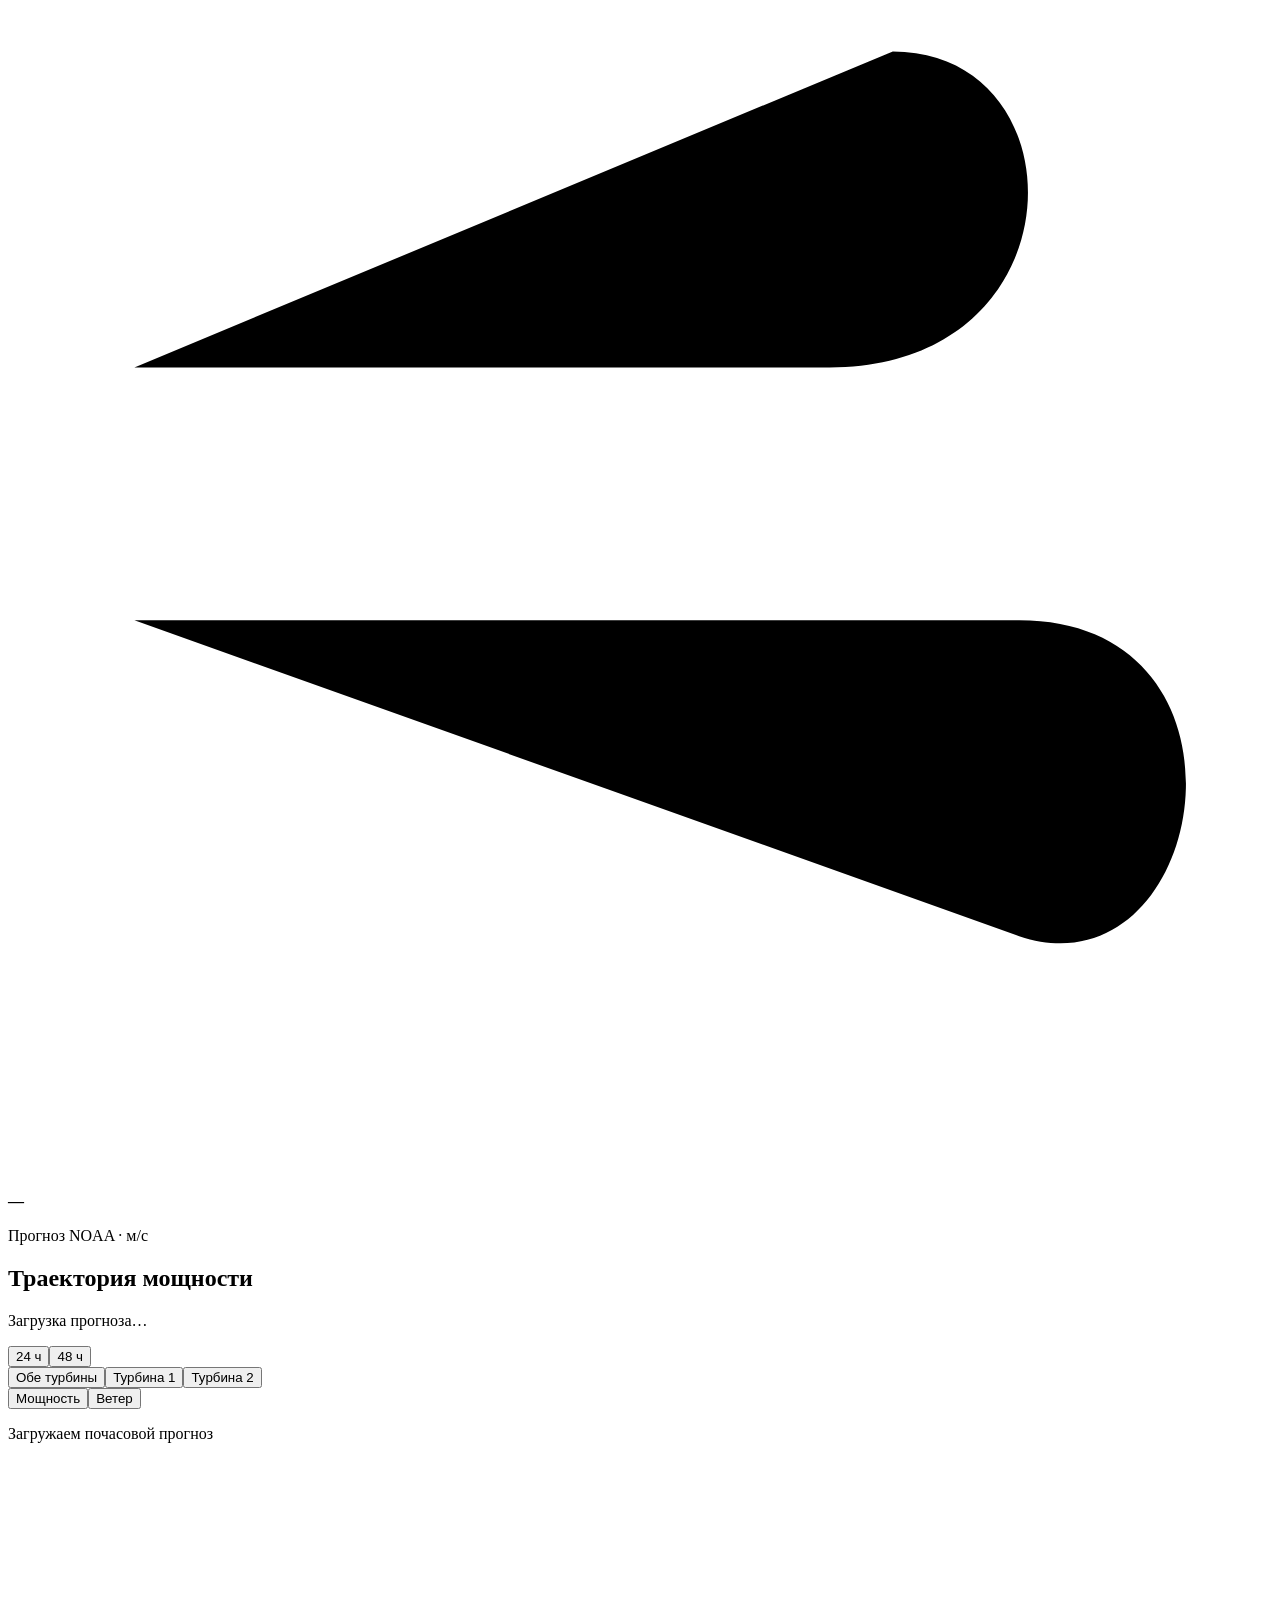
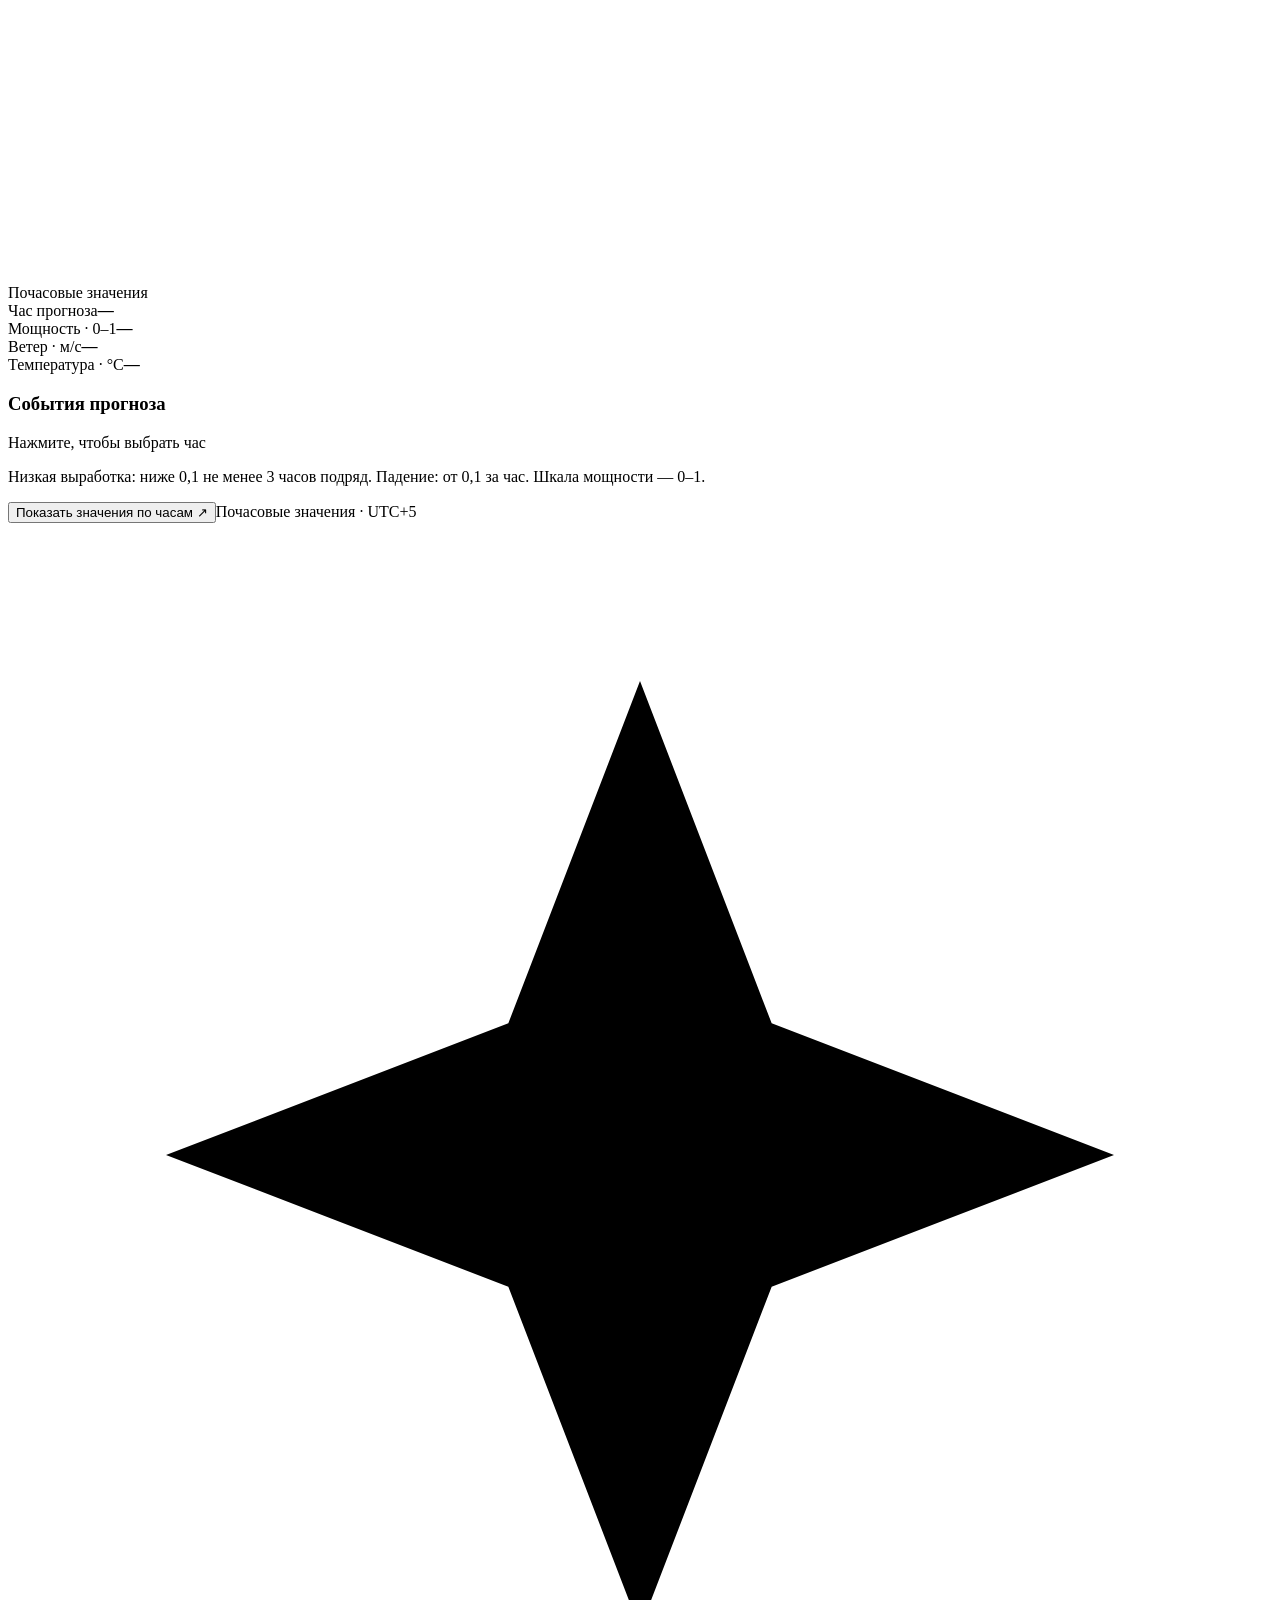
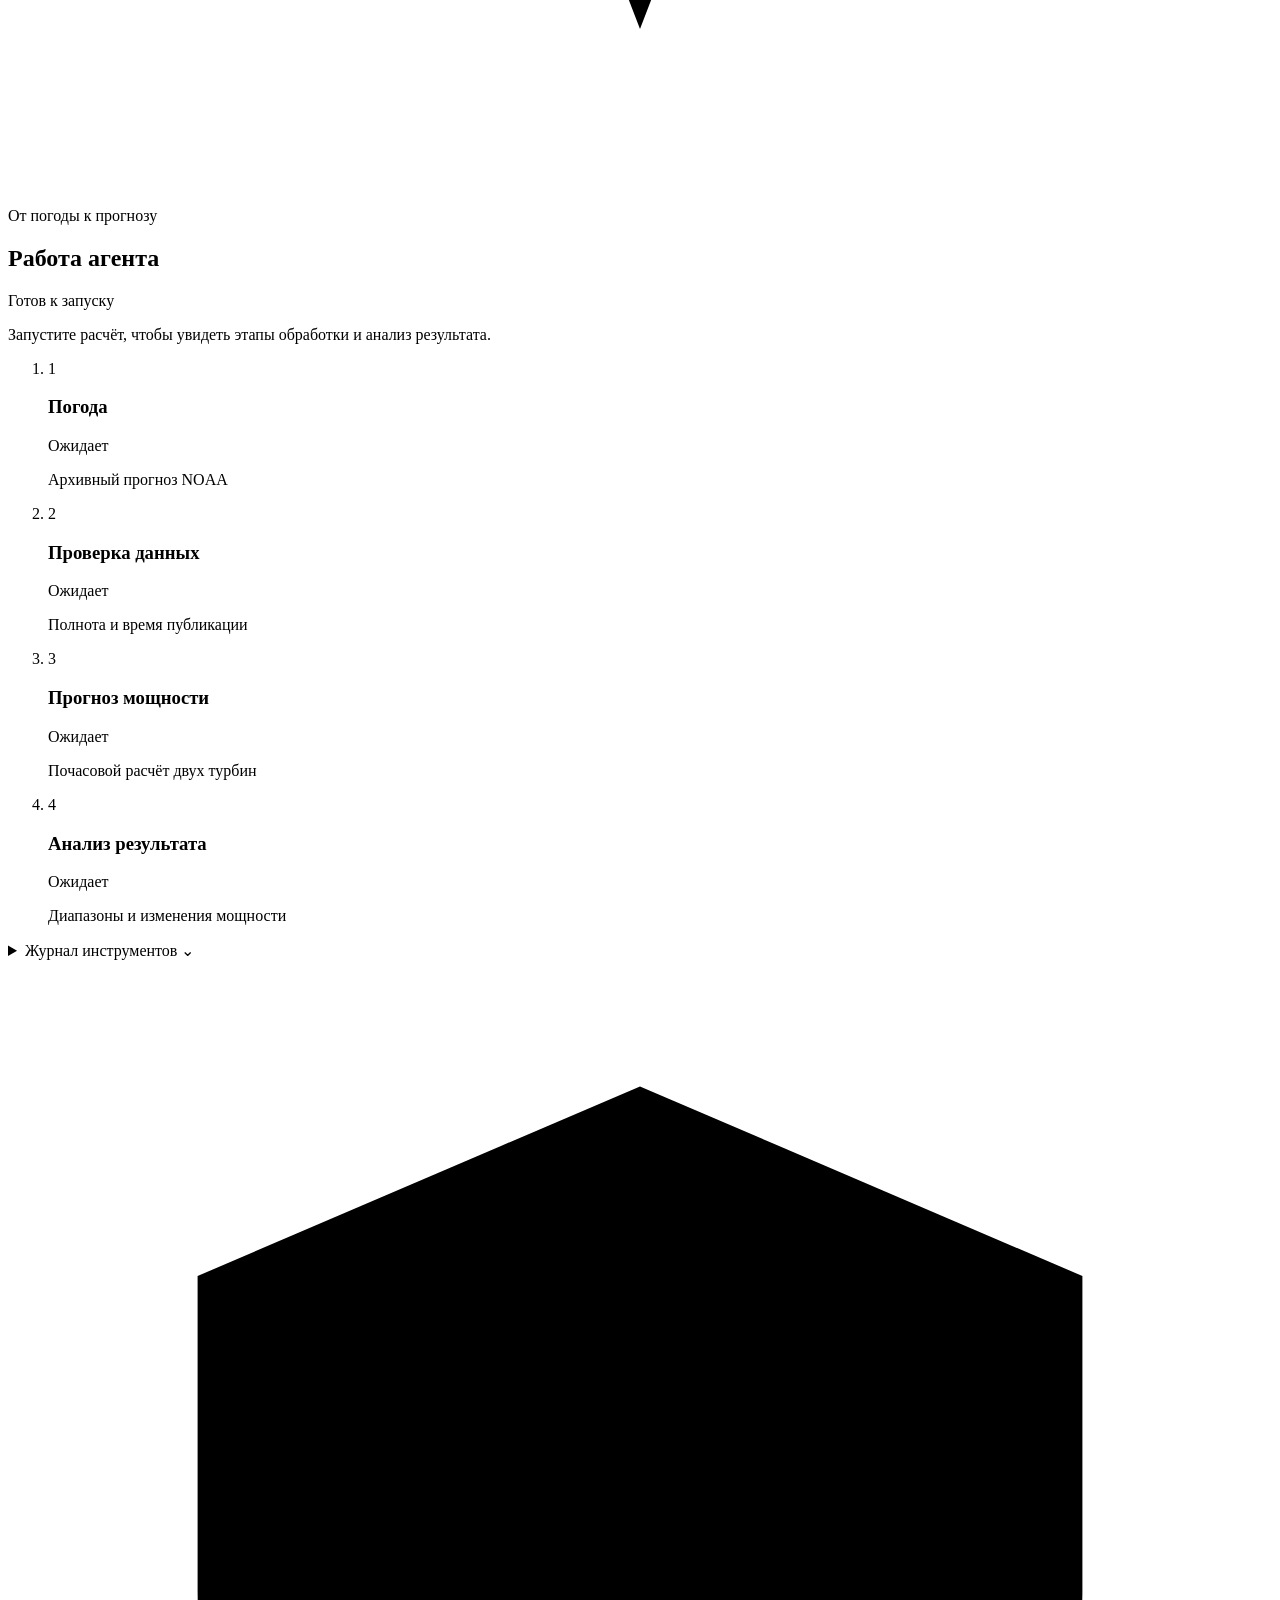
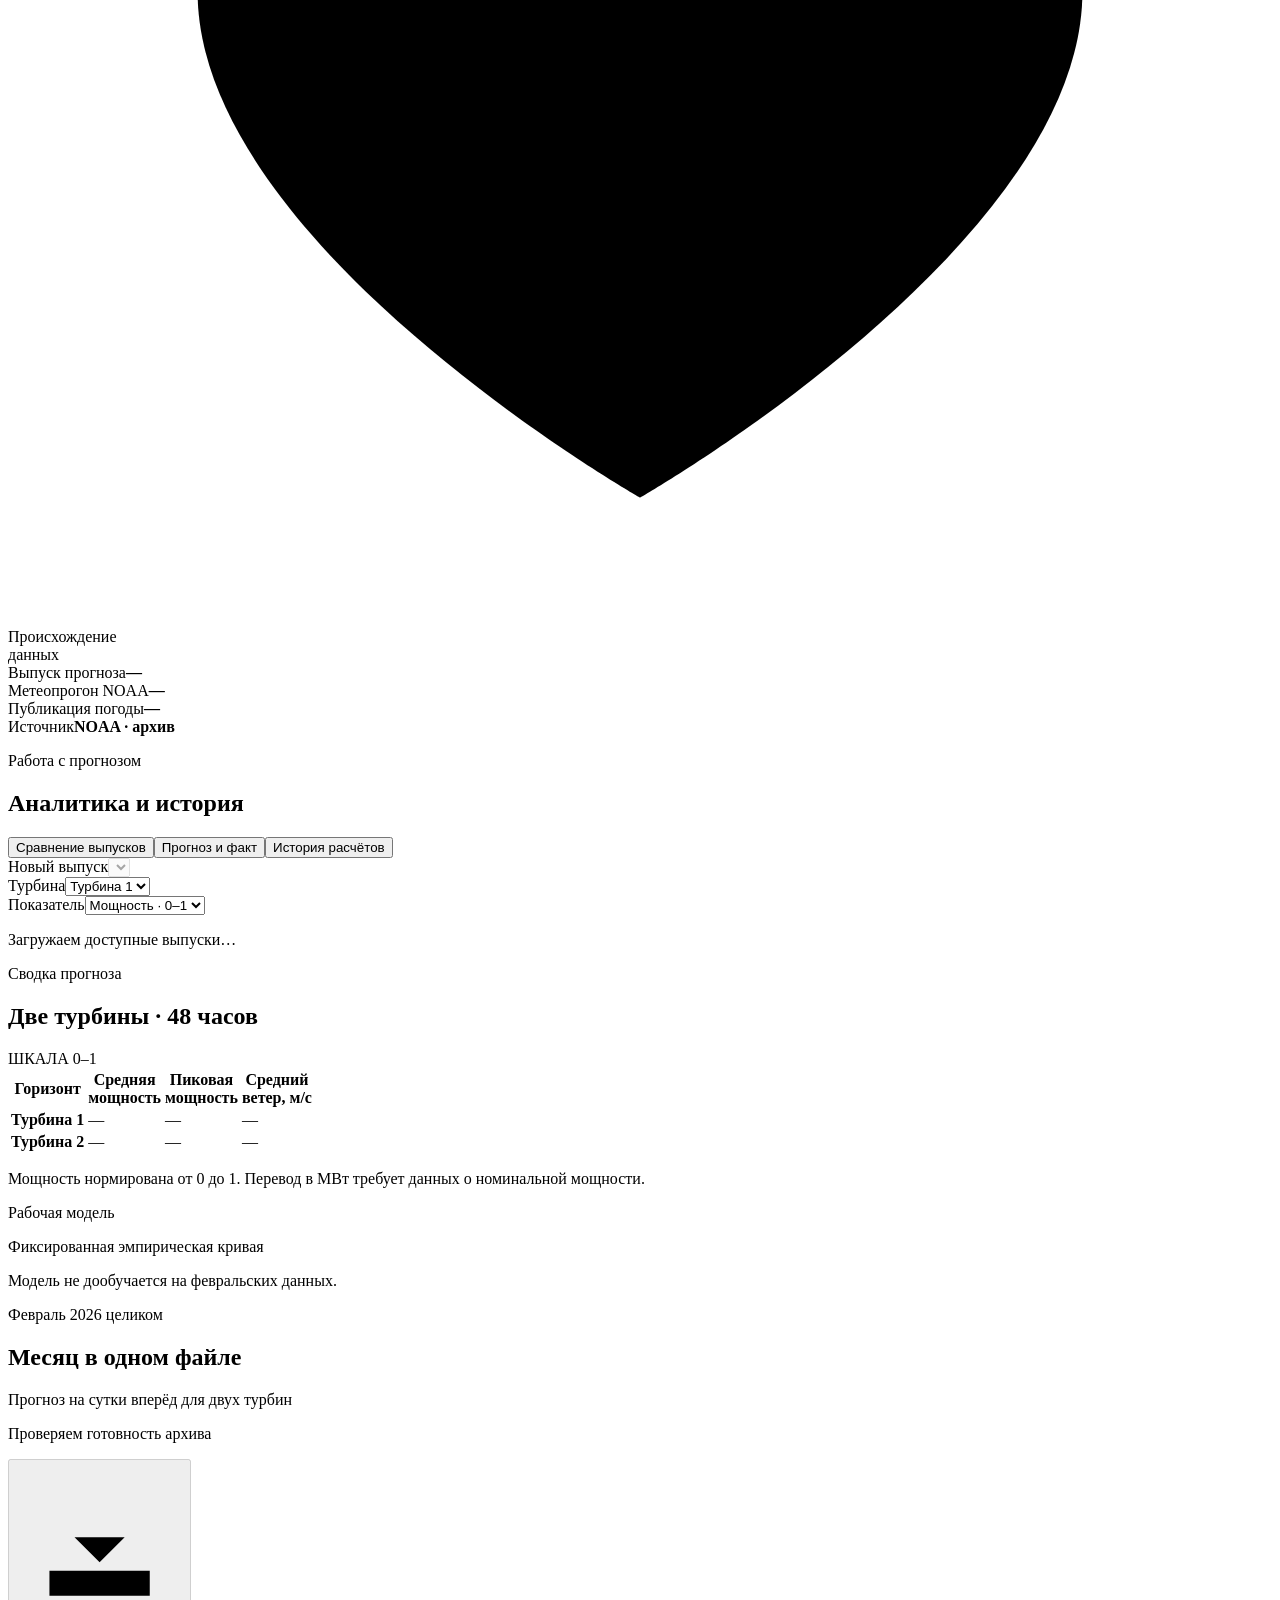
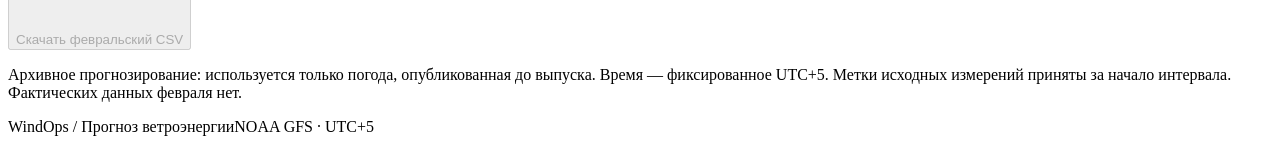
==== commit adb2fd5d: "Make forecast questions prominent beside the chart" ====
--- a/web/index.html
+++ b/web/index.html
@@ -32,6 +32,13 @@
         <div class="alert" id="error-banner" role="alert" hidden><span id="error-message"></span><button id="retry-button" class="text-button">Повторить загрузку</button></div>
         <div class="snapshot-banner" id="snapshot-banner" hidden><span id="snapshot-label"></span><button class="text-button" id="snapshot-current">Вернуться к текущему прогнозу</button></div>
 
+        <div class="workspace-grid">
+          <section class="question-panel panel" aria-labelledby="question-title">
+            <div class="question-heading"><p class="eyebrow">AI-помощник</p><h2 id="question-title">Спросить о прогнозе</h2></div>
+            <form class="question-form" id="question-form"><p id="question-context" class="question-context">Сначала выберите выпуск.</p><div class="question-suggestions"><button type="button" data-question="Когда ожидается минимальная мощность у каждой турбины?">Когда минимум?</button><button type="button" data-question="Чем отличаются прогнозы двух турбин?">Сравнить турбины</button><button type="button" data-question="Что изменилось по сравнению с предыдущим выпуском на общие часы?">Что изменилось?</button></div><label for="question-text">Ваш вопрос</label><textarea id="question-text" rows="2" aria-describedby="question-context" maxlength="1000" placeholder="Например, в какие часы ожидается падение мощности?" required></textarea><button id="ask-button" class="primary-button" disabled>Спросить агента</button><p id="question-status" class="question-context" role="status"></p><p id="question-error" class="inline-error" role="alert" hidden></p></form>
+            <div id="answer-panel" class="answer-panel" hidden><p class="micro-label">Ответ по выбранному прогнозу</p><p id="answer-text" tabindex="0"></p><p id="answer-sources" class="question-context"></p></div>
+          </section>
+
         <section class="forecast-overview" aria-label="Сводка выбранного прогноза">
           <div class="overview-caption"><span id="kpi-context">Обе турбины · 48 часов</span><span>Мощность в шкале 0–1</span></div>
           <div class="kpi-grid">
@@ -41,7 +48,6 @@
           </div>
         </section>
 
-        <div class="workspace-grid">
           <section class="forecast-panel panel" id="forecast" aria-labelledby="forecast-title" aria-busy="true">
             <div class="forecast-header"><div><h2 id="forecast-title">Траектория мощности</h2><p class="forecast-range mono" id="forecast-range">Загрузка прогноза…</p></div><div class="segmented horizon-selector" role="group" aria-label="Горизонт прогноза"><button data-horizon="24" aria-pressed="false">24 ч</button><button data-horizon="48" class="is-active" aria-pressed="true">48 ч</button></div></div>
             <div class="chart-controls"><div class="segmented turbine-selector" role="group" aria-label="Турбина"><button data-turbine="both" class="is-active" aria-pressed="true">Обе турбины</button><button data-turbine="1" aria-pressed="false">Турбина 1</button><button data-turbine="2" aria-pressed="false">Турбина 2</button></div><div class="metric-selector" role="group" aria-label="Показатель графика"><button class="is-active" data-metric="power" aria-pressed="true">Мощность</button><button data-metric="wind" aria-pressed="false">Ветер</button></div></div>
@@ -61,8 +67,6 @@
               <li data-step="analyze_forecast" data-state="pending"><span class="step-marker" aria-hidden="true">4</span><div><div class="step-heading"><h3>Анализ результата</h3><span class="step-state">Ожидает</span></div><p class="step-detail">Диапазоны и изменения мощности</p></div></li>
             </ol>
             <div class="explanation" id="explanation" hidden><p class="micro-label" id="explanation-label">Комментарий к прогнозу</p><p id="explanation-text" tabindex="0" aria-label="Анализ прогноза"></p></div>
-            <form class="question-form" id="question-form"><h3>Спросить о прогнозе</h3><p id="question-context" class="question-context">Сначала выберите выпуск.</p><div class="question-suggestions"><button type="button" data-question="Когда ожидается минимальная мощность у каждой турбины?">Когда минимум?</button><button type="button" data-question="Чем отличаются прогнозы двух турбин?">Сравнить турбины</button><button type="button" data-question="Что изменилось по сравнению с предыдущим выпуском на общие часы?">Что изменилось?</button></div><label for="question-text">Ваш вопрос</label><textarea id="question-text" rows="3" maxlength="1000" placeholder="Например, в какие часы ожидается падение мощности?" required></textarea><button id="ask-button" class="secondary-button" disabled>Спросить агента</button><p id="question-status" class="question-context" role="status"></p><p id="question-error" class="inline-error" role="alert" hidden></p></form>
-            <div id="answer-panel" class="answer-panel" hidden><p class="micro-label">Ответ по выбранному прогнозу</p><p id="answer-text" tabindex="0"></p><p id="answer-sources" class="question-context"></p></div>
             <details class="technical-log"><summary>Журнал инструментов <span aria-hidden="true">⌄</span></summary><ol class="event-list" id="event-list"></ol><p class="log-note">Здесь появятся события текущего расчёта. Время — UTC+5.</p></details>
           </section>
         </div>
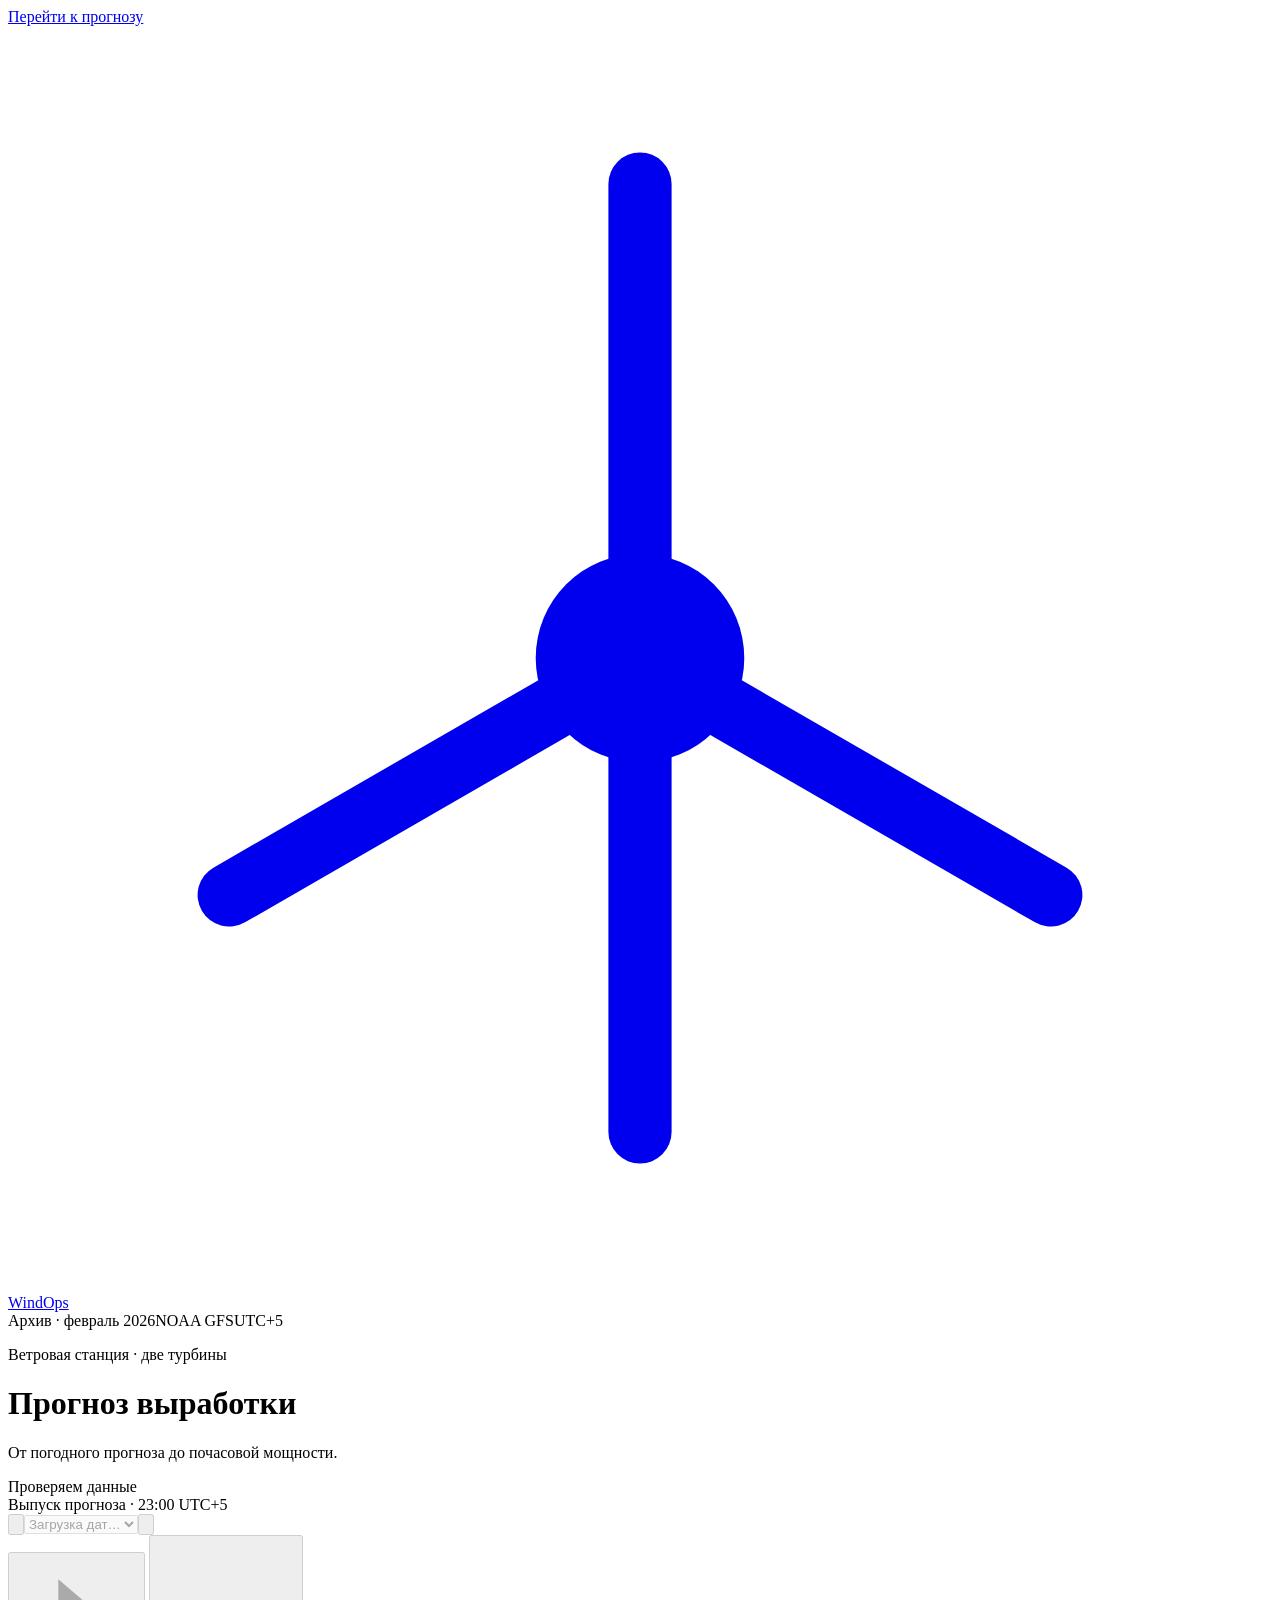
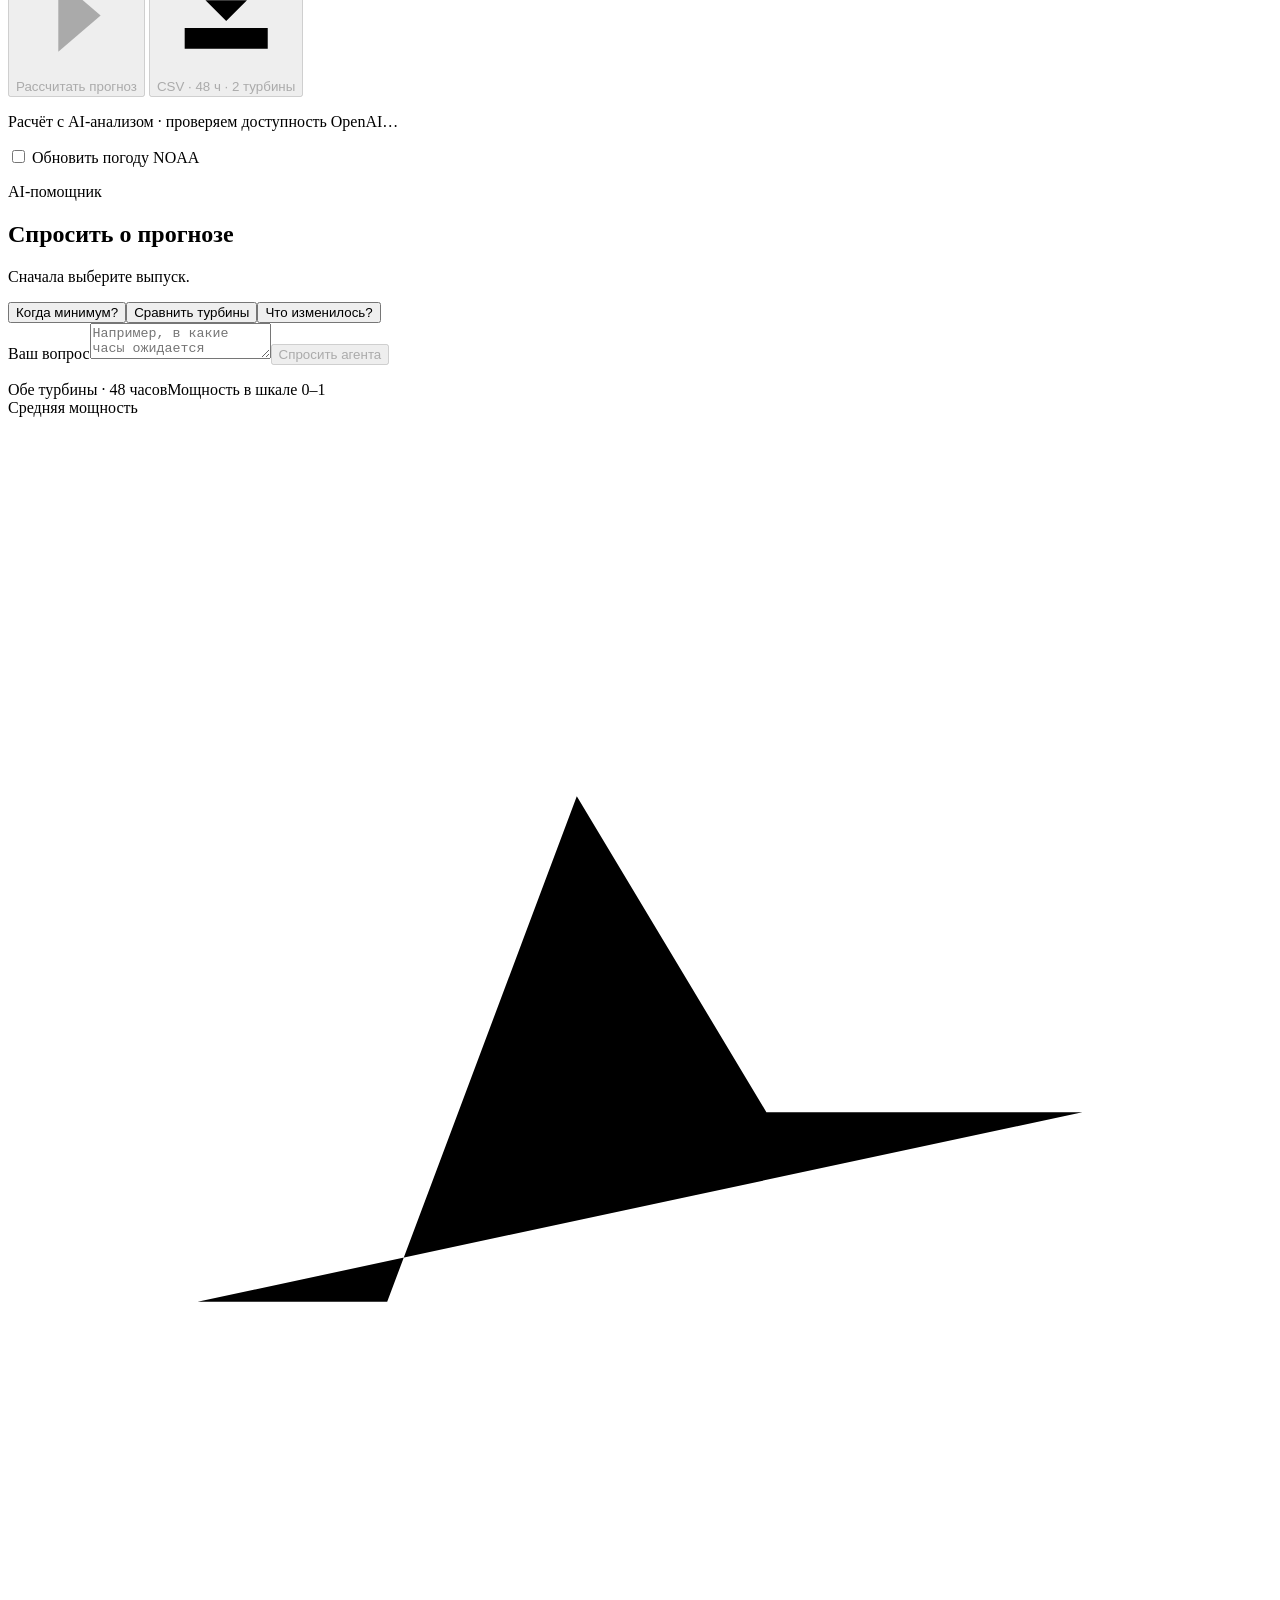
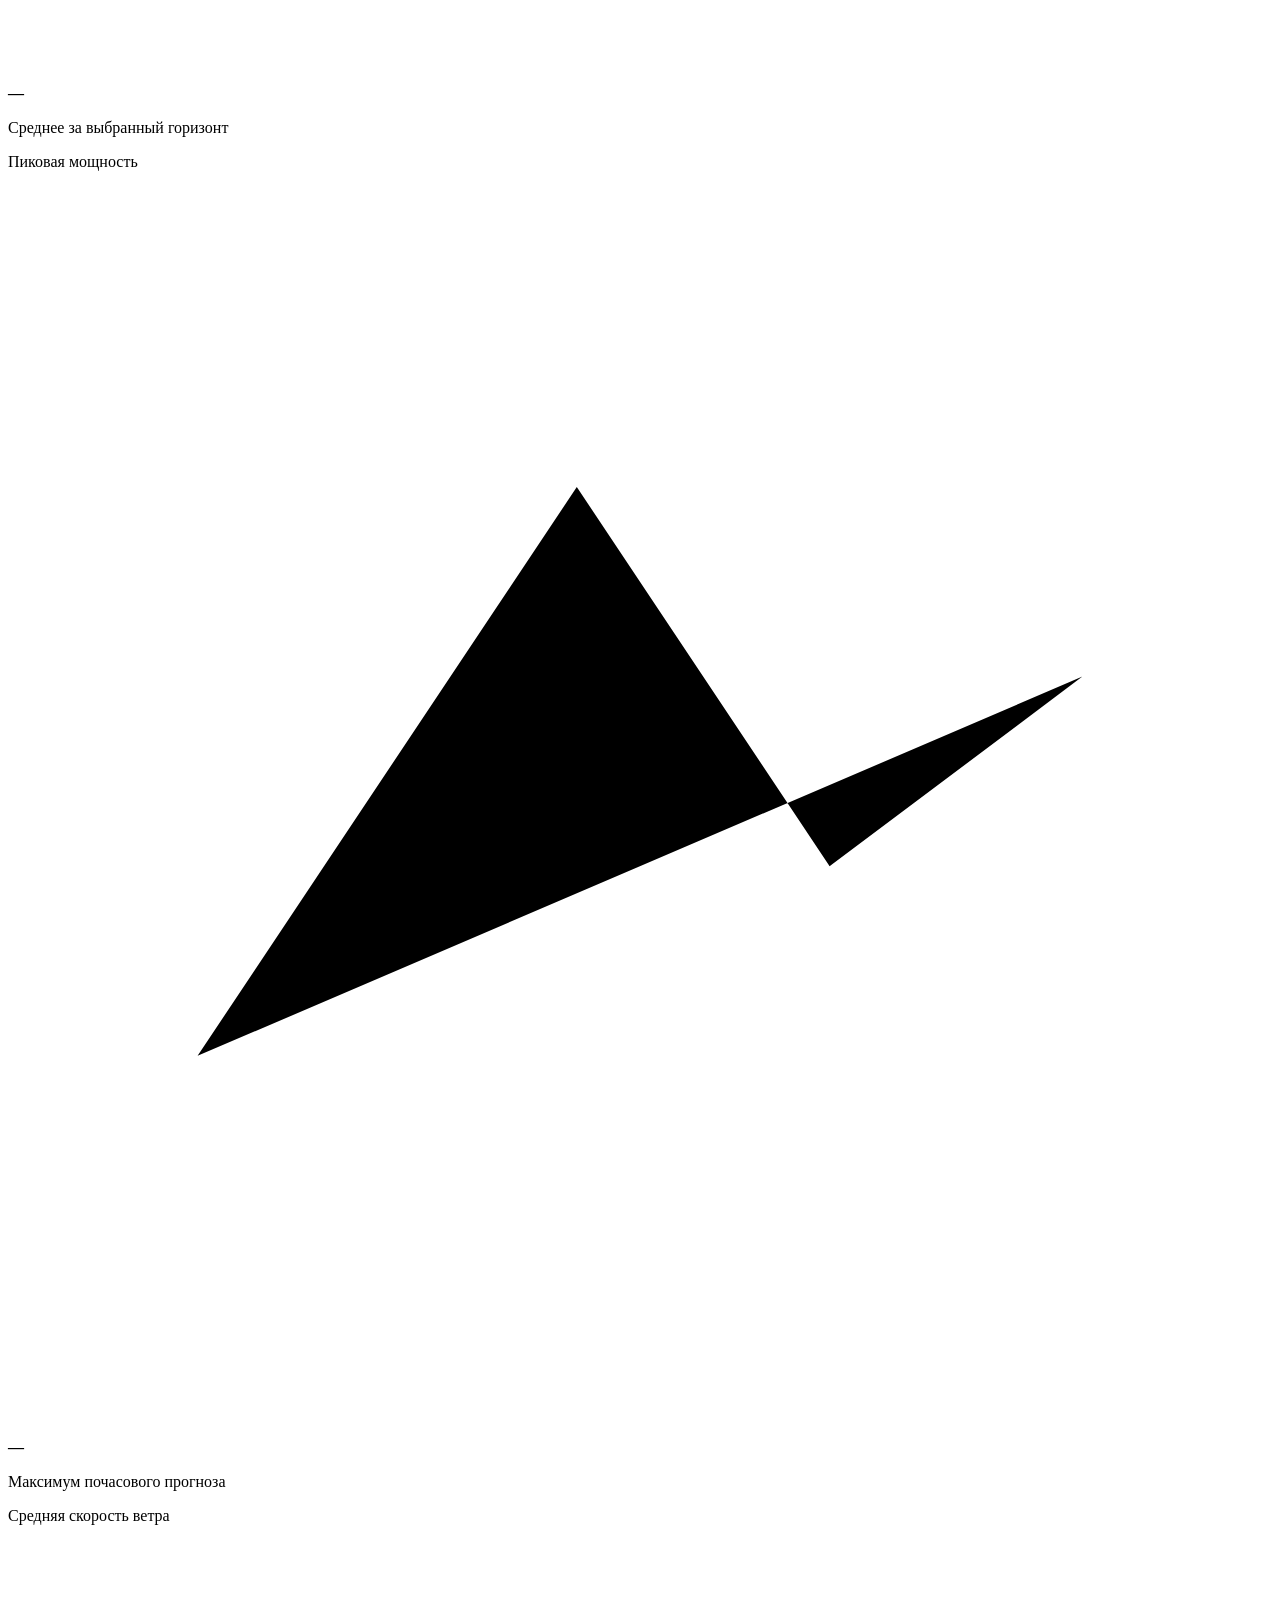
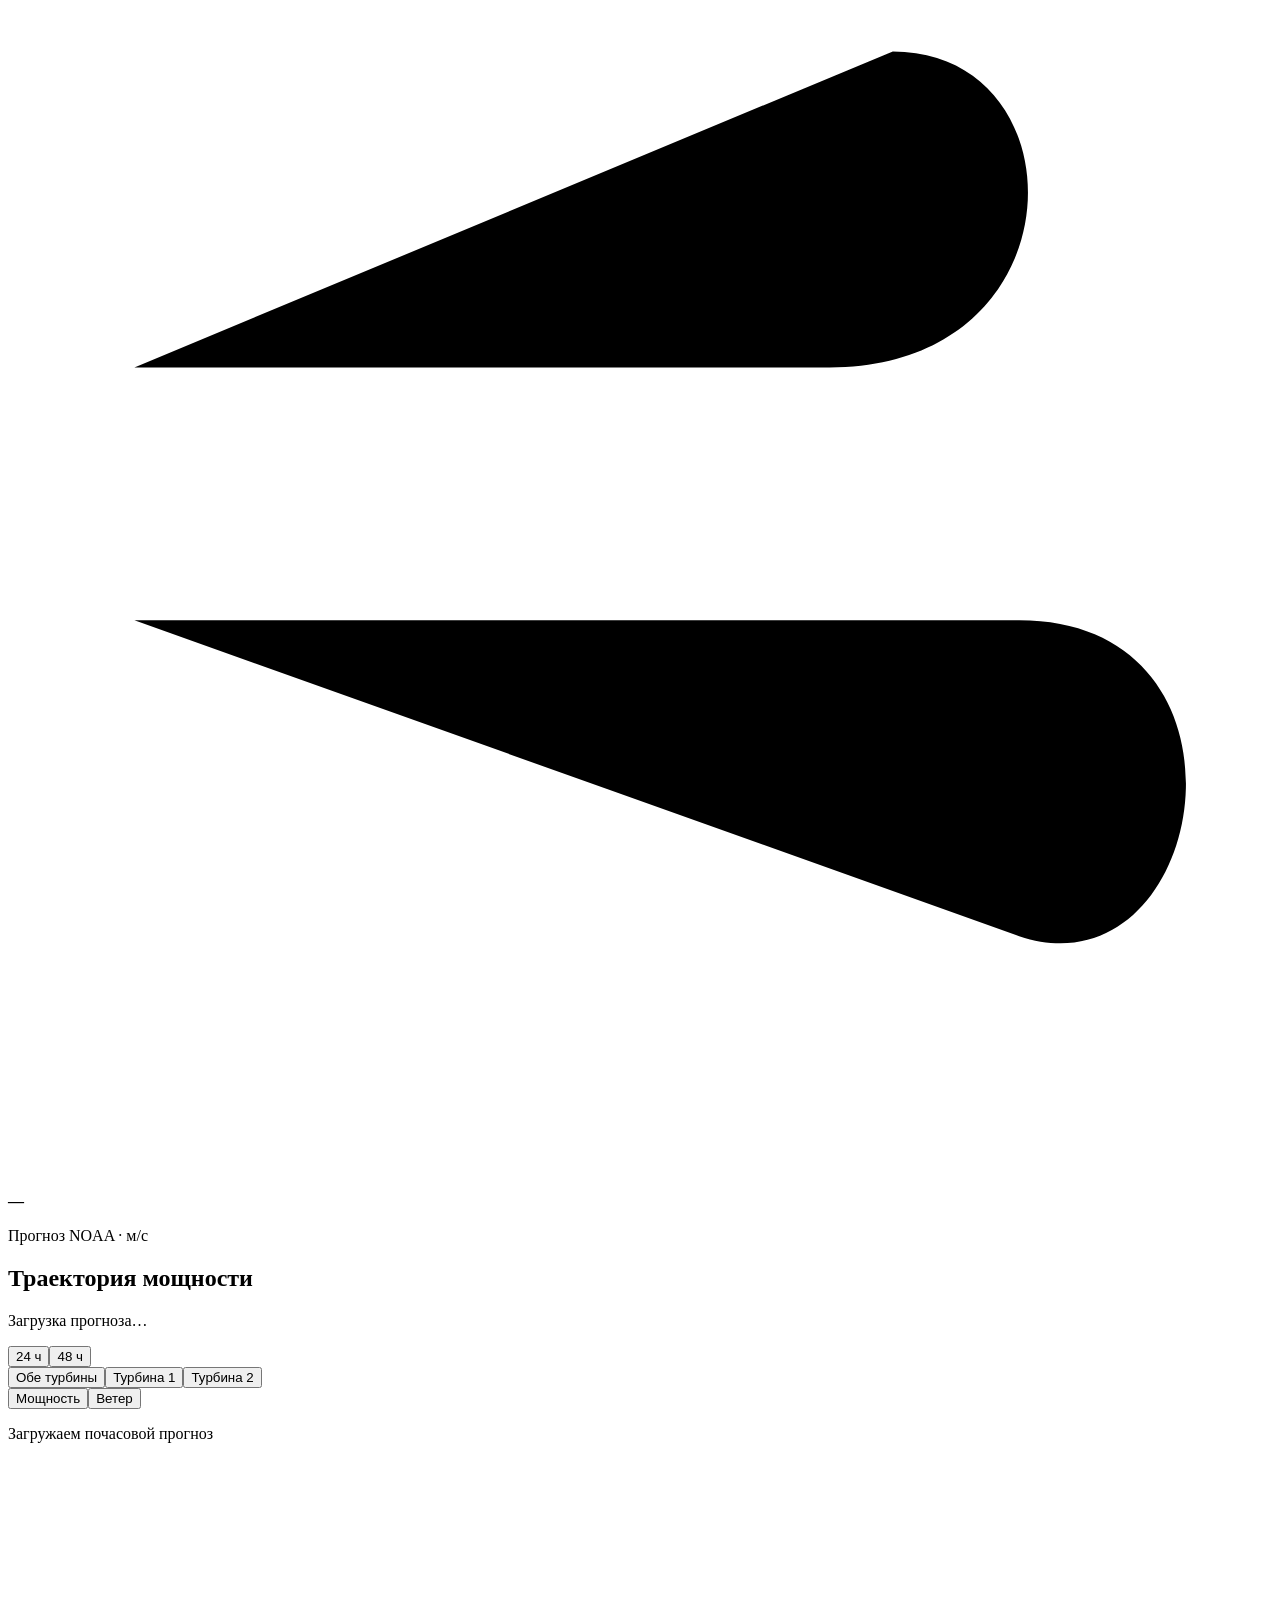
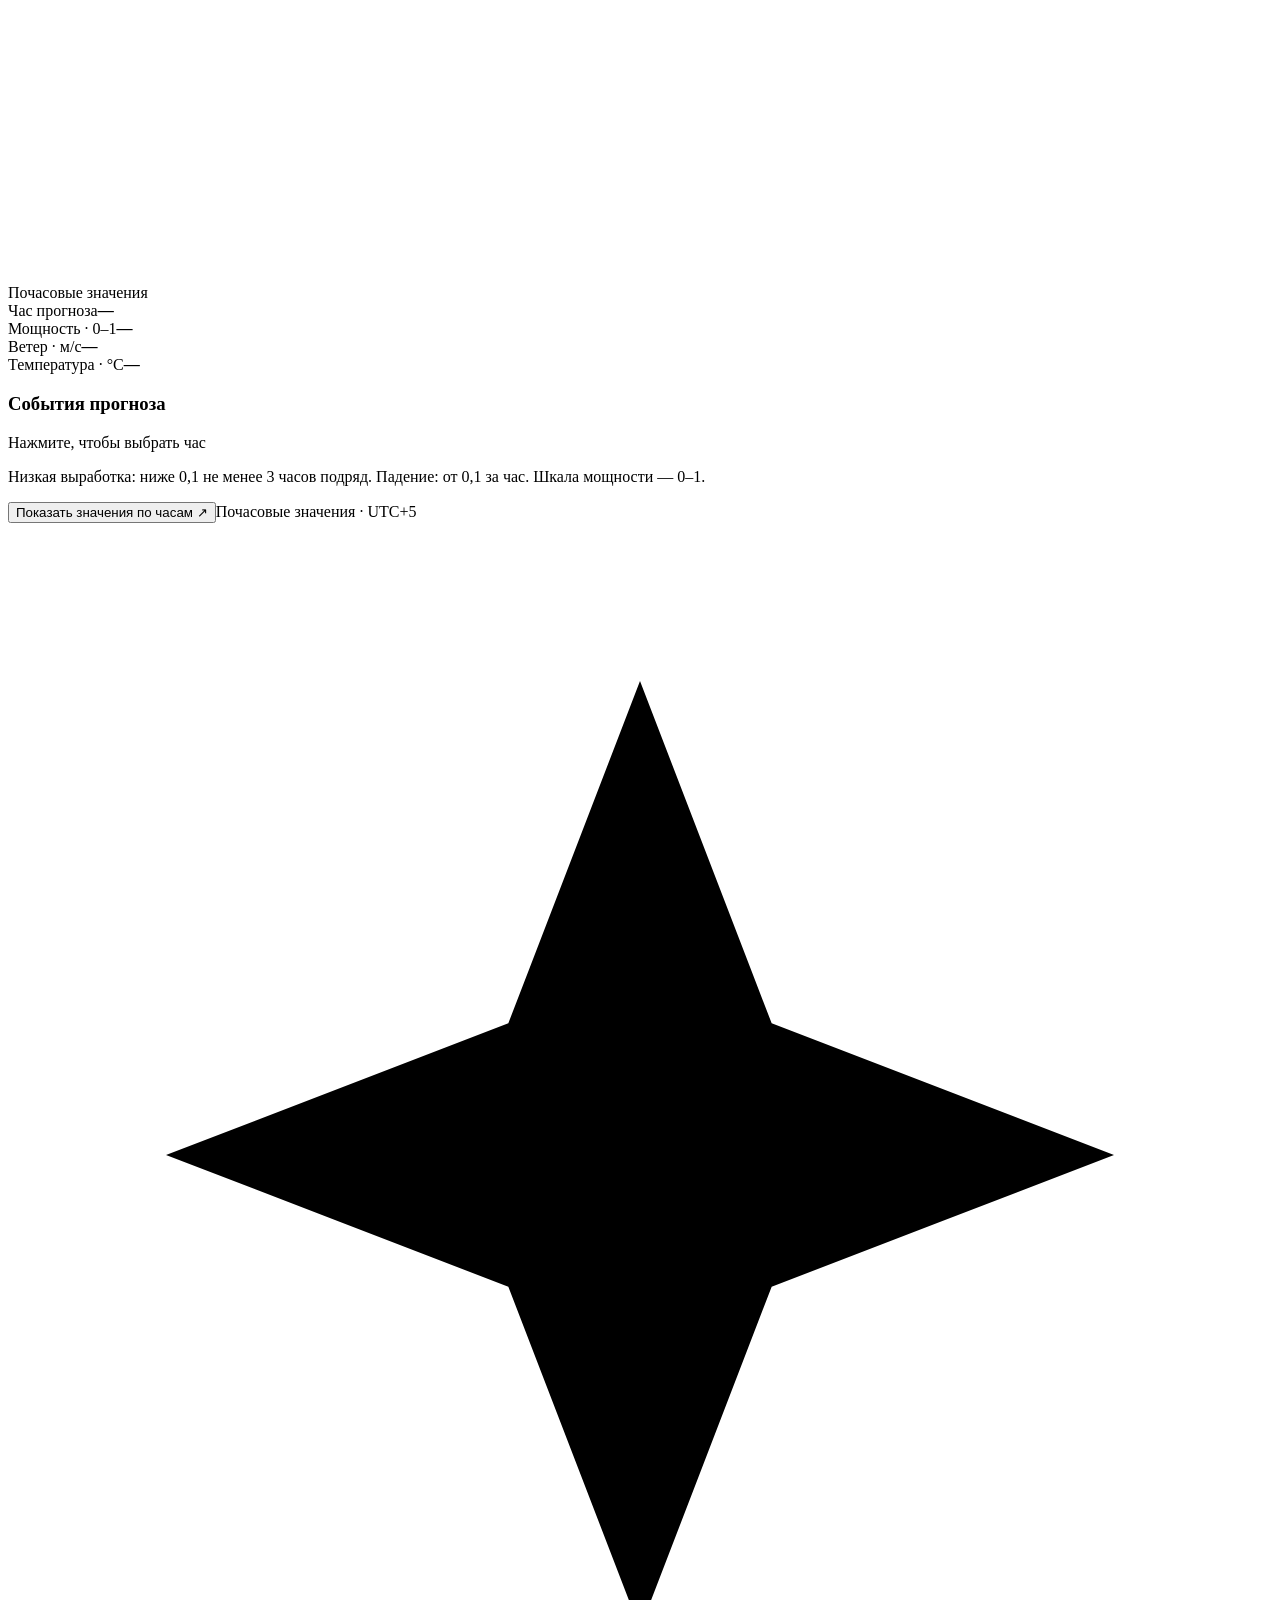
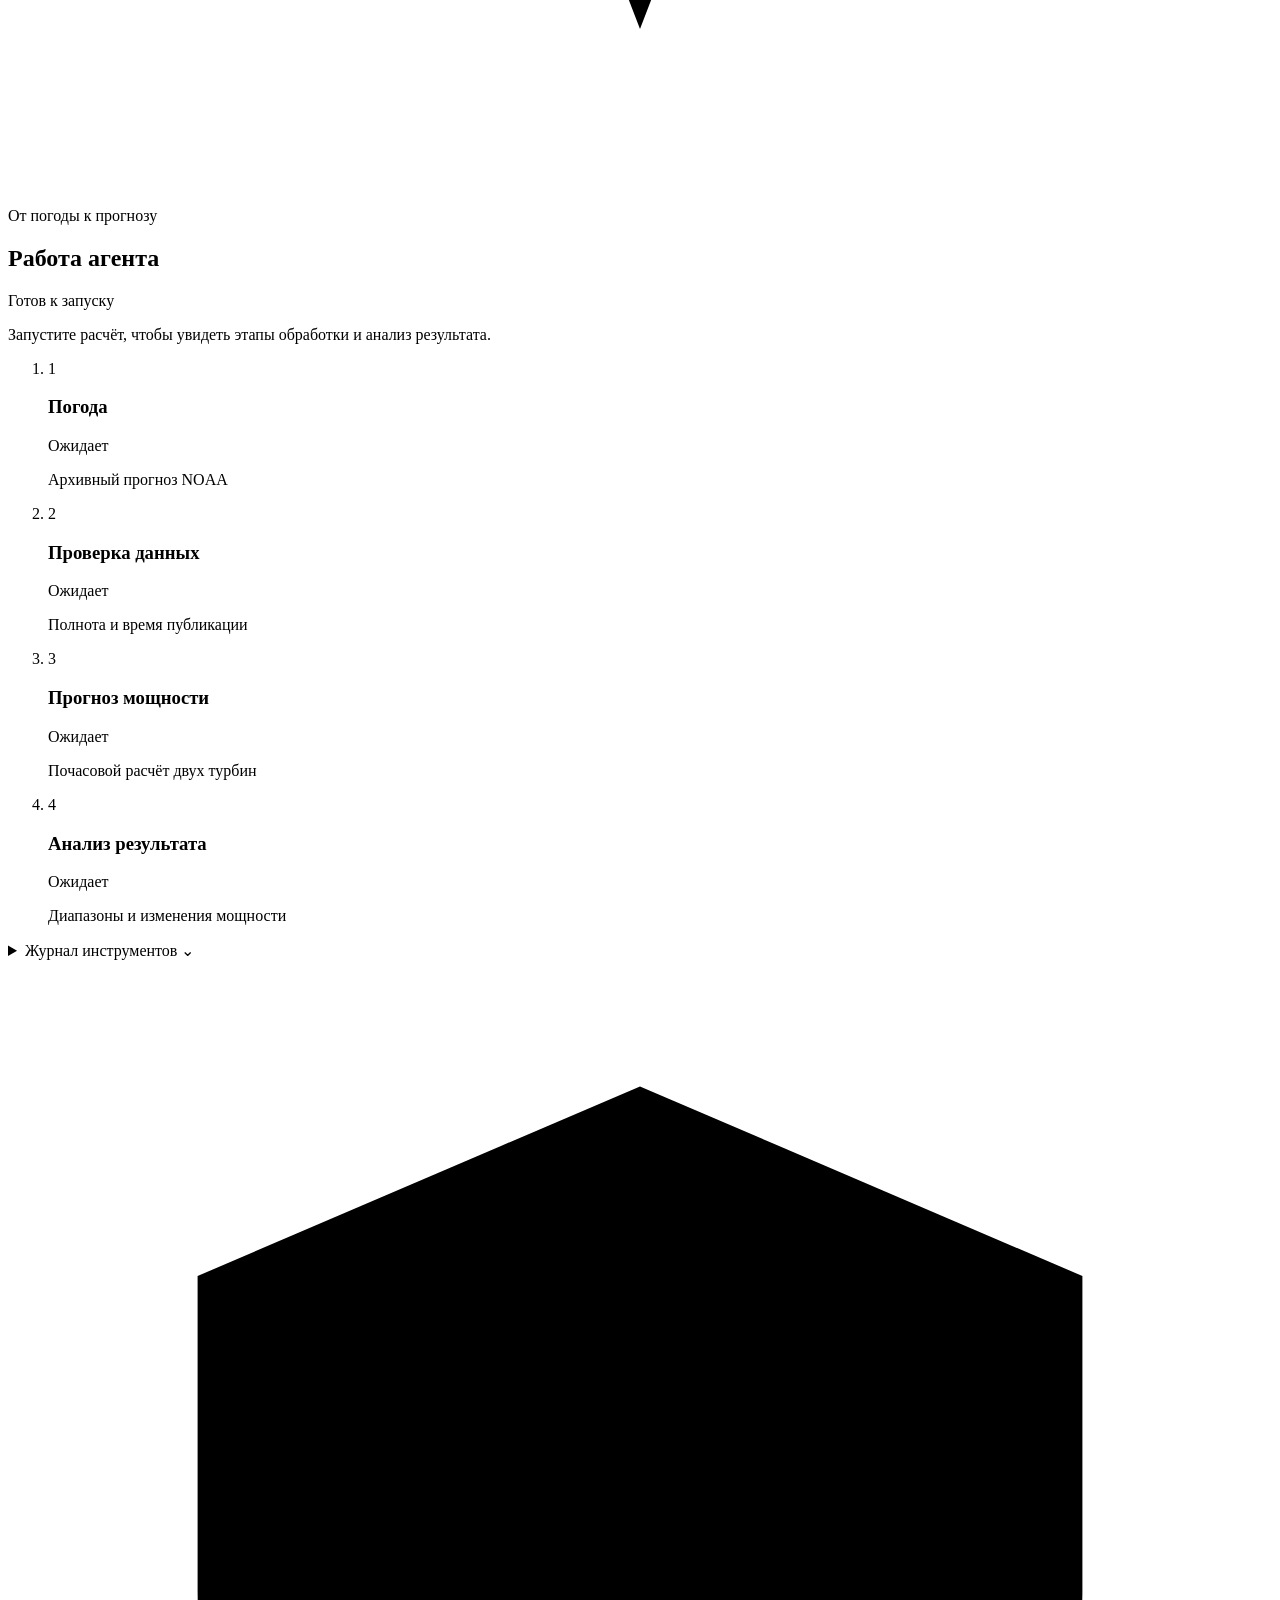
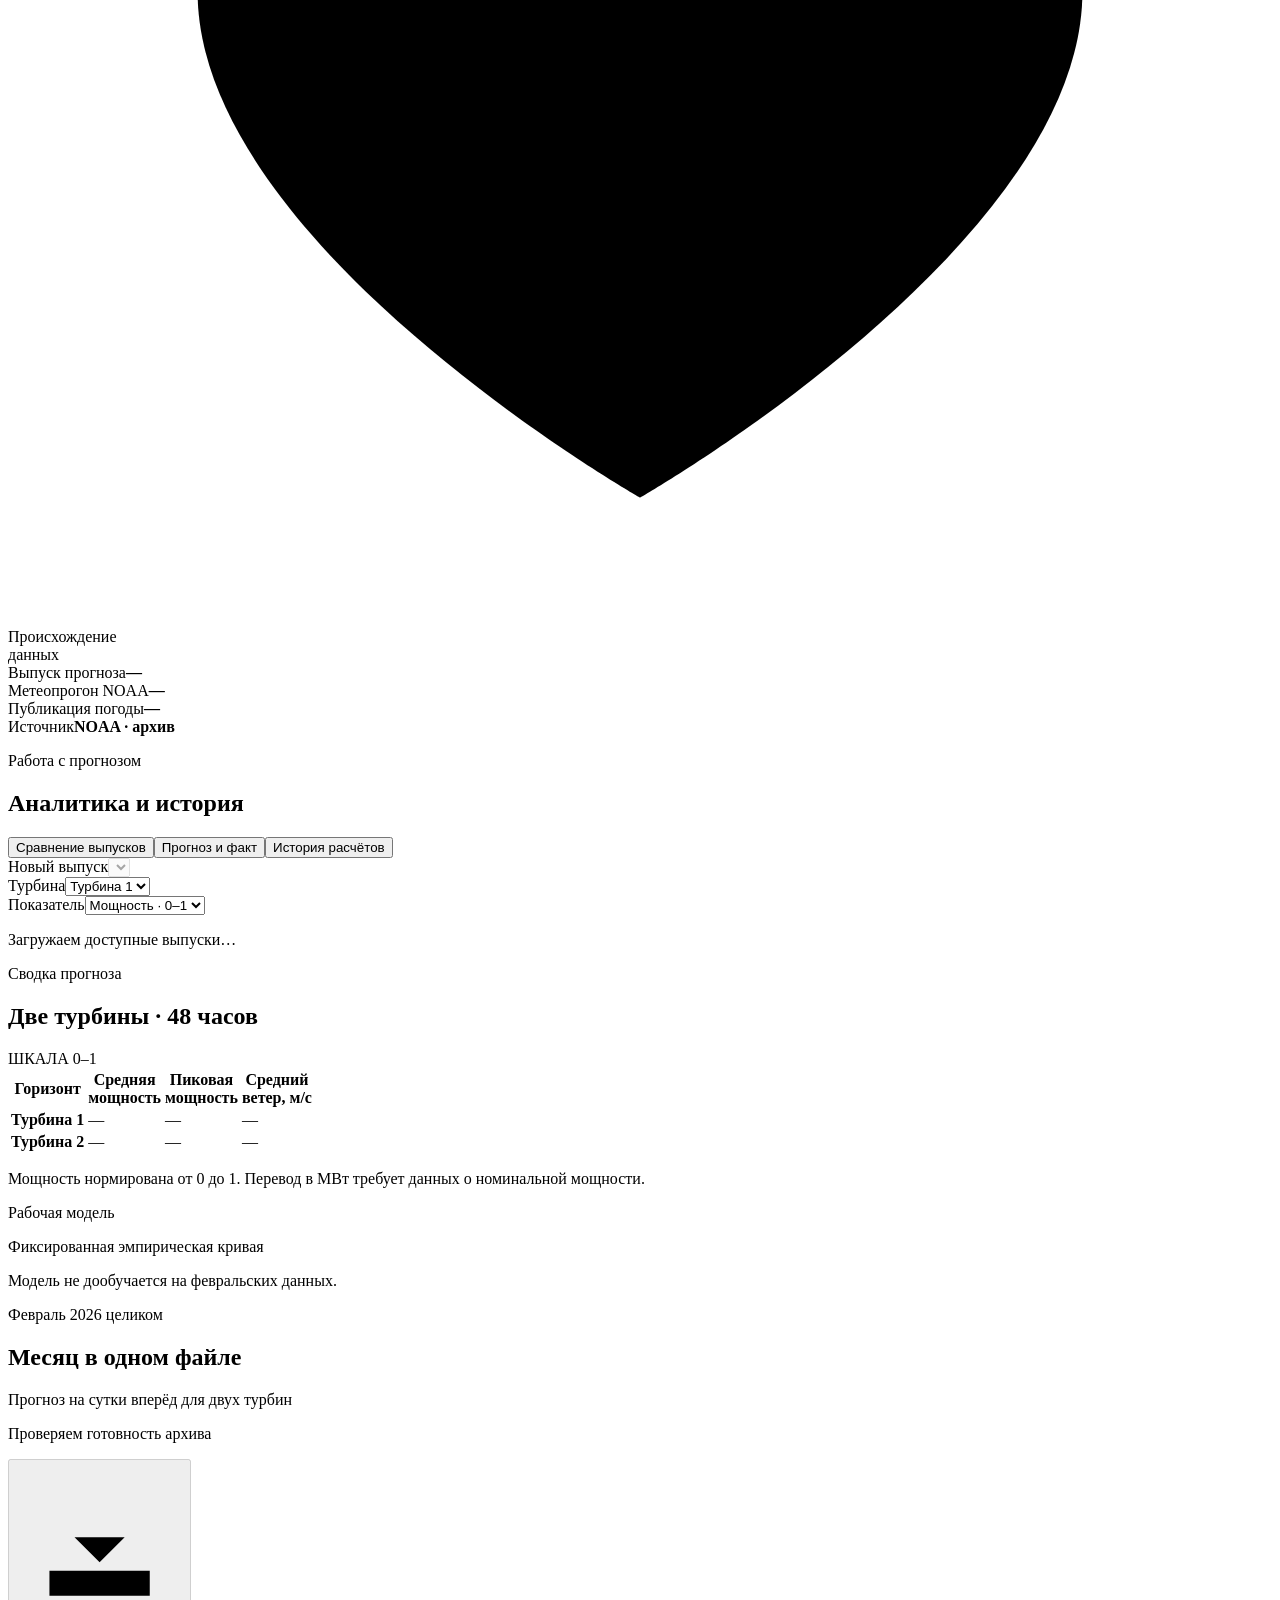
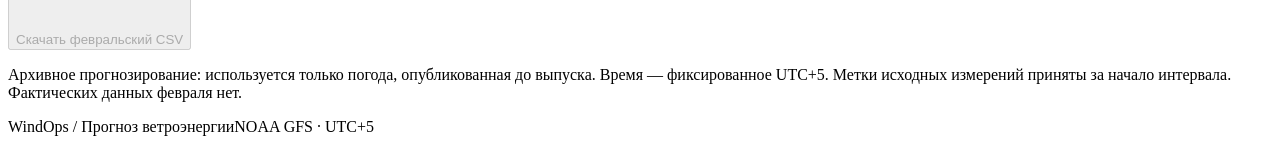
==== commit 85edfc30: "Add WindOps landing page with interactive archive preview" ====
--- a/web/index.html
+++ b/web/index.html
@@ -15,7 +15,7 @@
   <div class="app-shell">
     <div class="main-shell">
       <header class="topbar">
-        <div class="brand"><svg class="brand-mark" viewBox="0 0 40 40" fill="none" aria-hidden="true"><path d="M20 20V5M20 20 7 27.5M20 20 33 27.5M20 23v12" stroke="currentColor" stroke-width="2" stroke-linecap="round"/><circle cx="20" cy="20" r="3.3" fill="currentColor"/></svg><span>WindOps</span></div>
+        <a class="brand" href="/" aria-label="WindOps — на главную"><svg class="brand-mark" viewBox="0 0 40 40" fill="none" aria-hidden="true"><path d="M20 20V5M20 20 7 27.5M20 20 33 27.5M20 23v12" stroke="currentColor" stroke-width="2" stroke-linecap="round"/><circle cx="20" cy="20" r="3.3" fill="currentColor"/></svg><span>WindOps</span></a>
         <div class="topbar-meta"><span class="archive-context">Архив · февраль 2026</span><span class="provider-tag">NOAA GFS</span><span class="timezone">UTC+5</span></div>
       </header>
       <main id="overview">
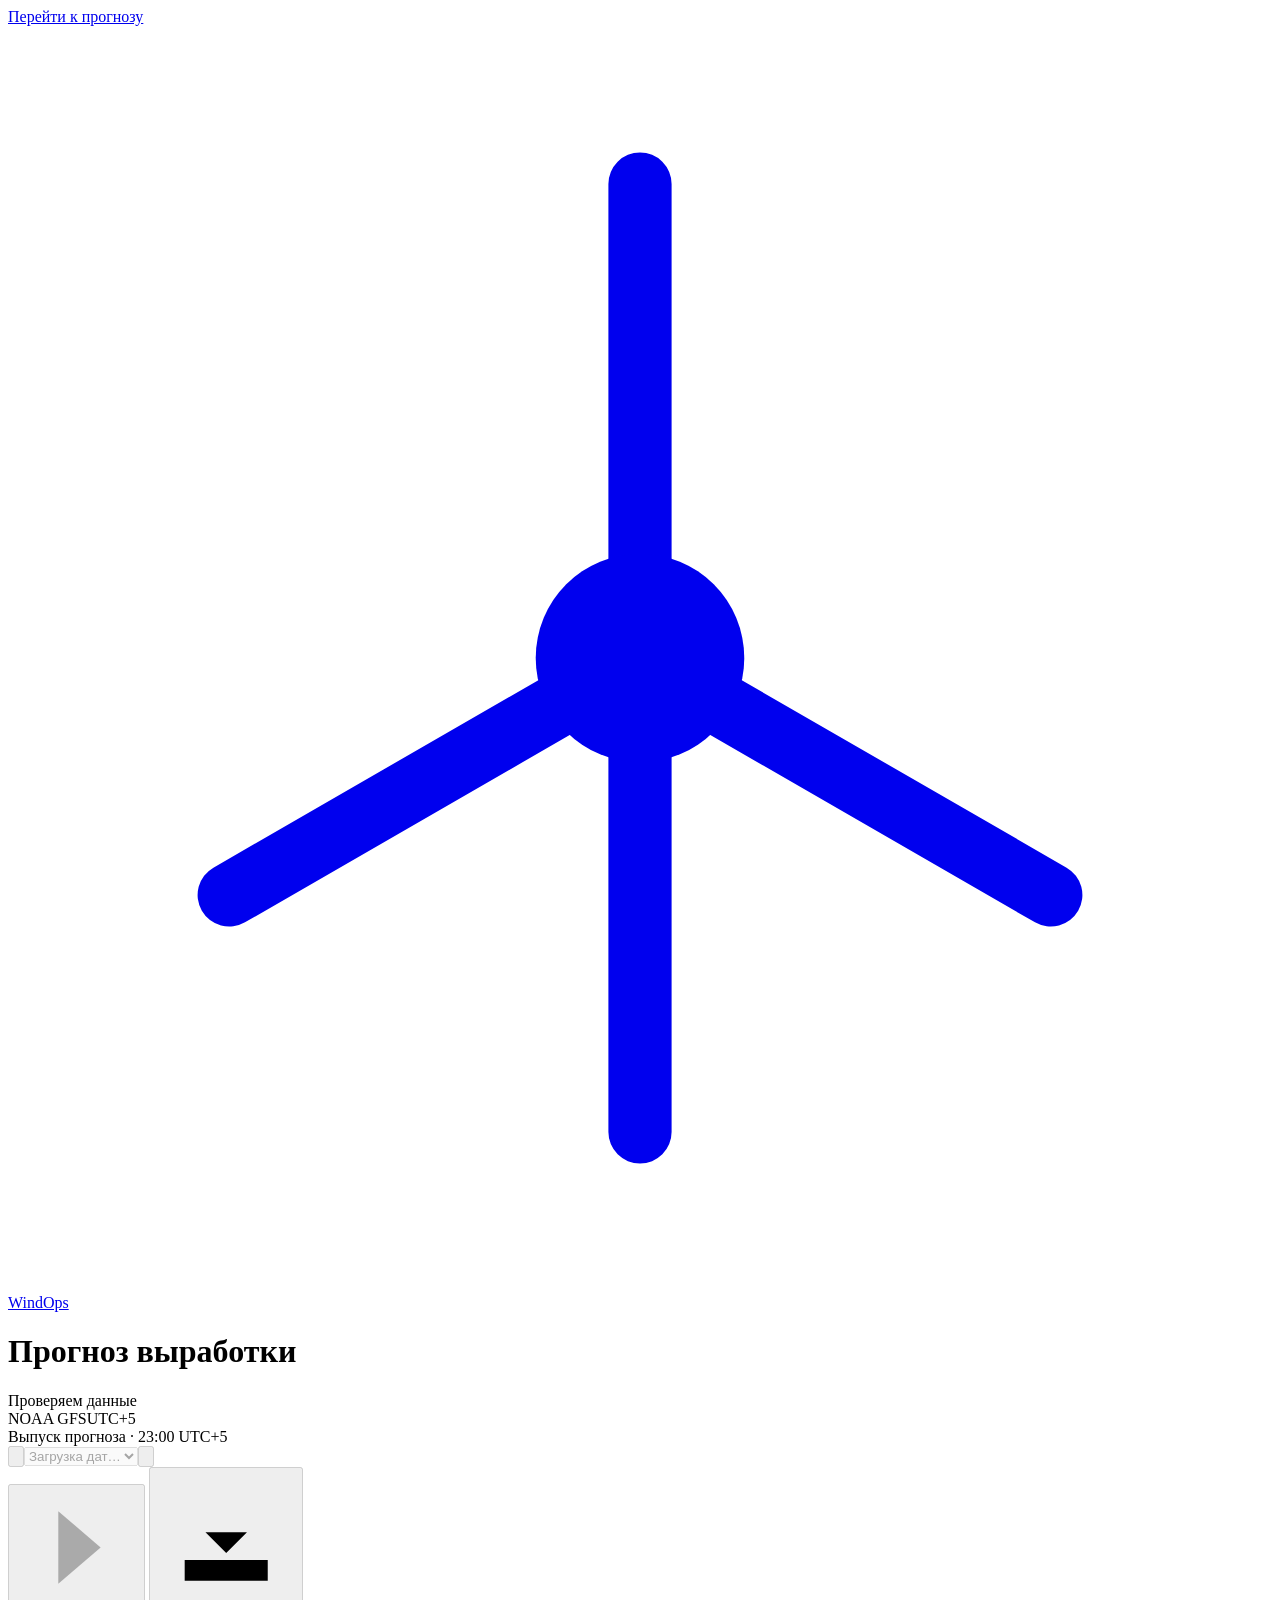
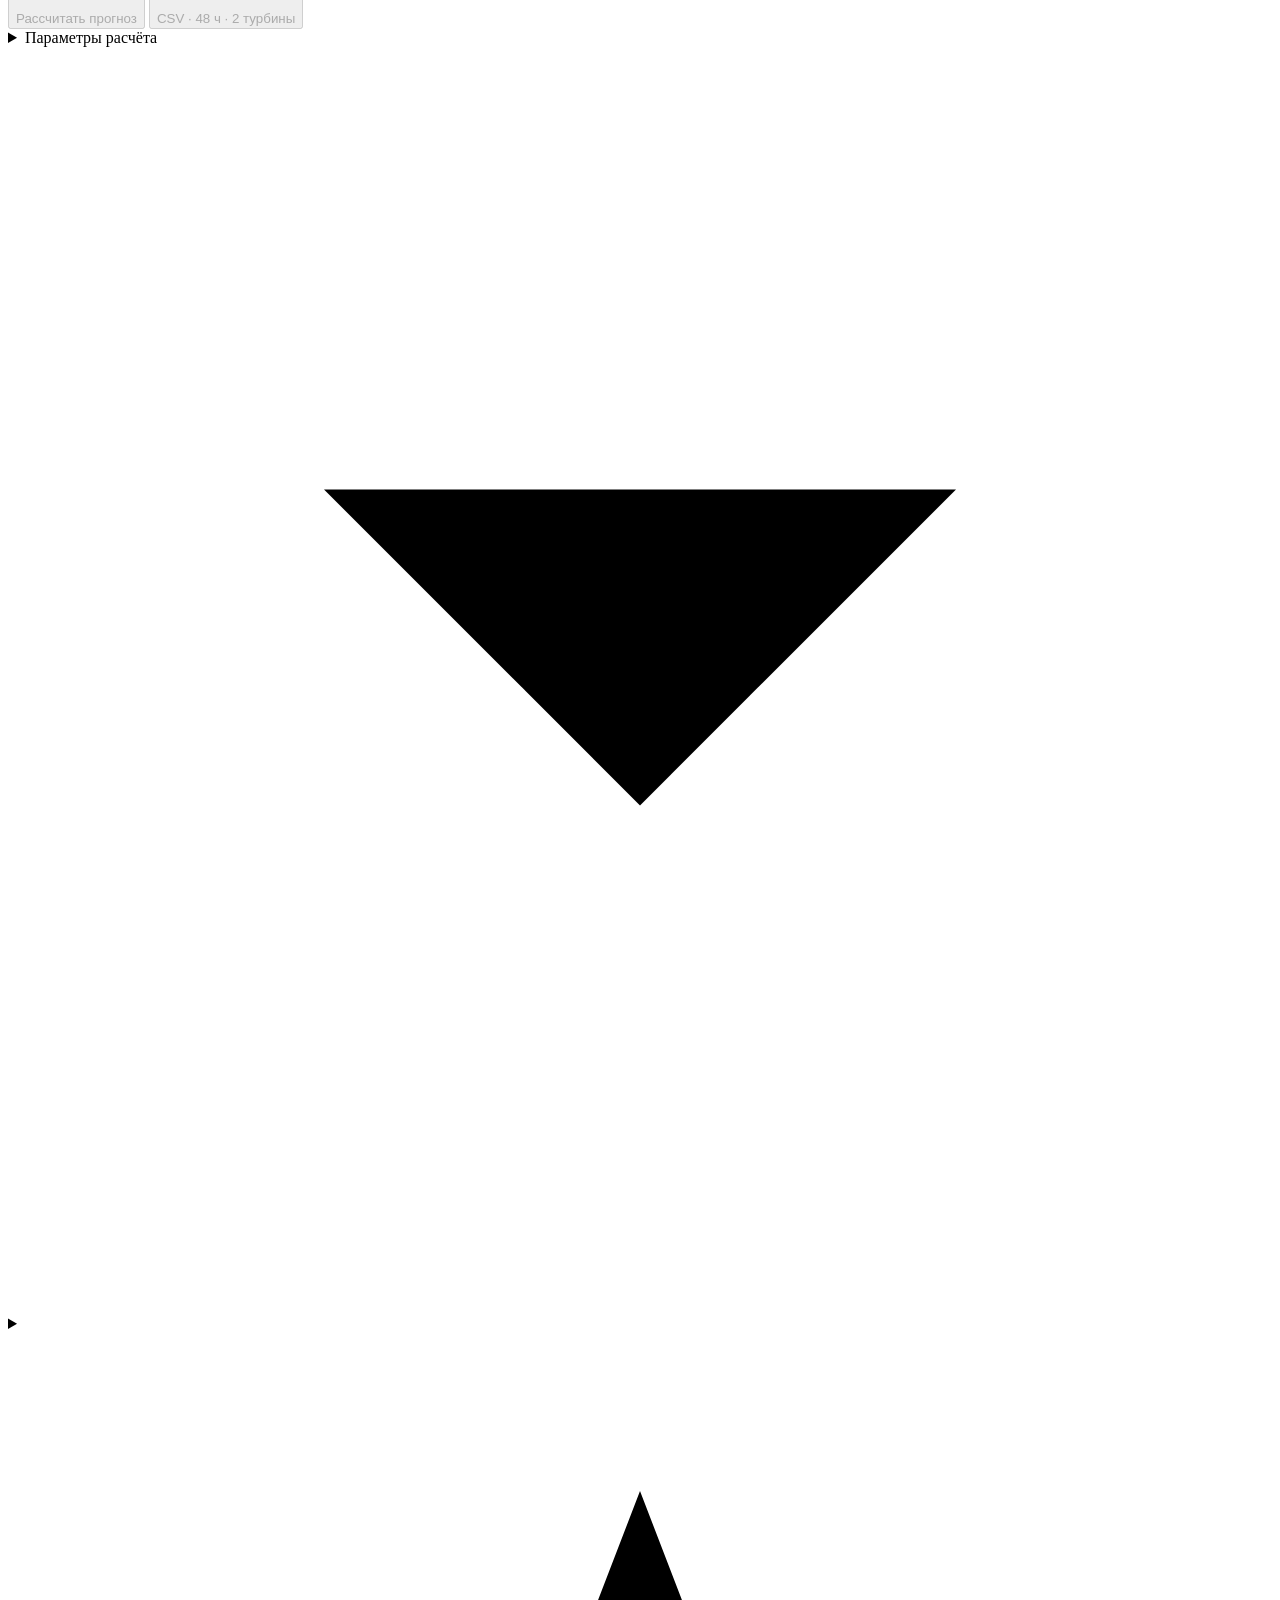
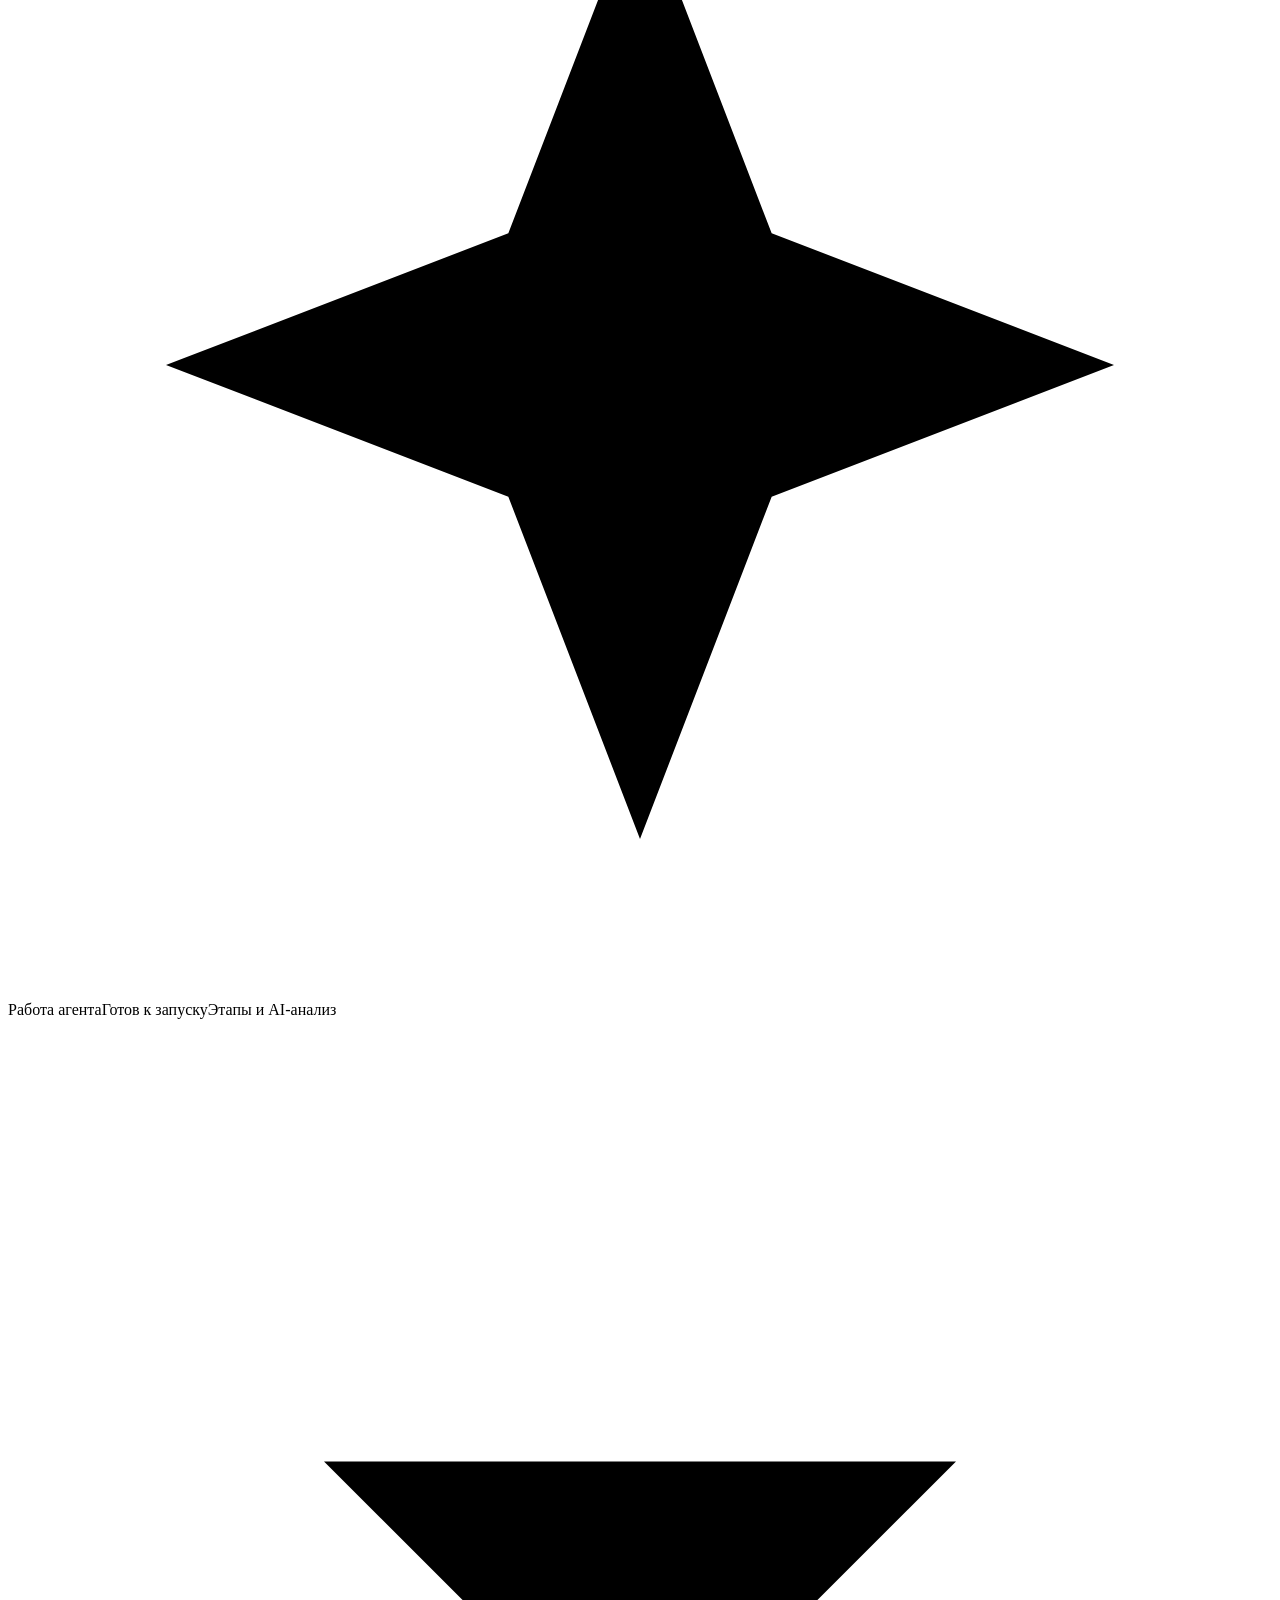
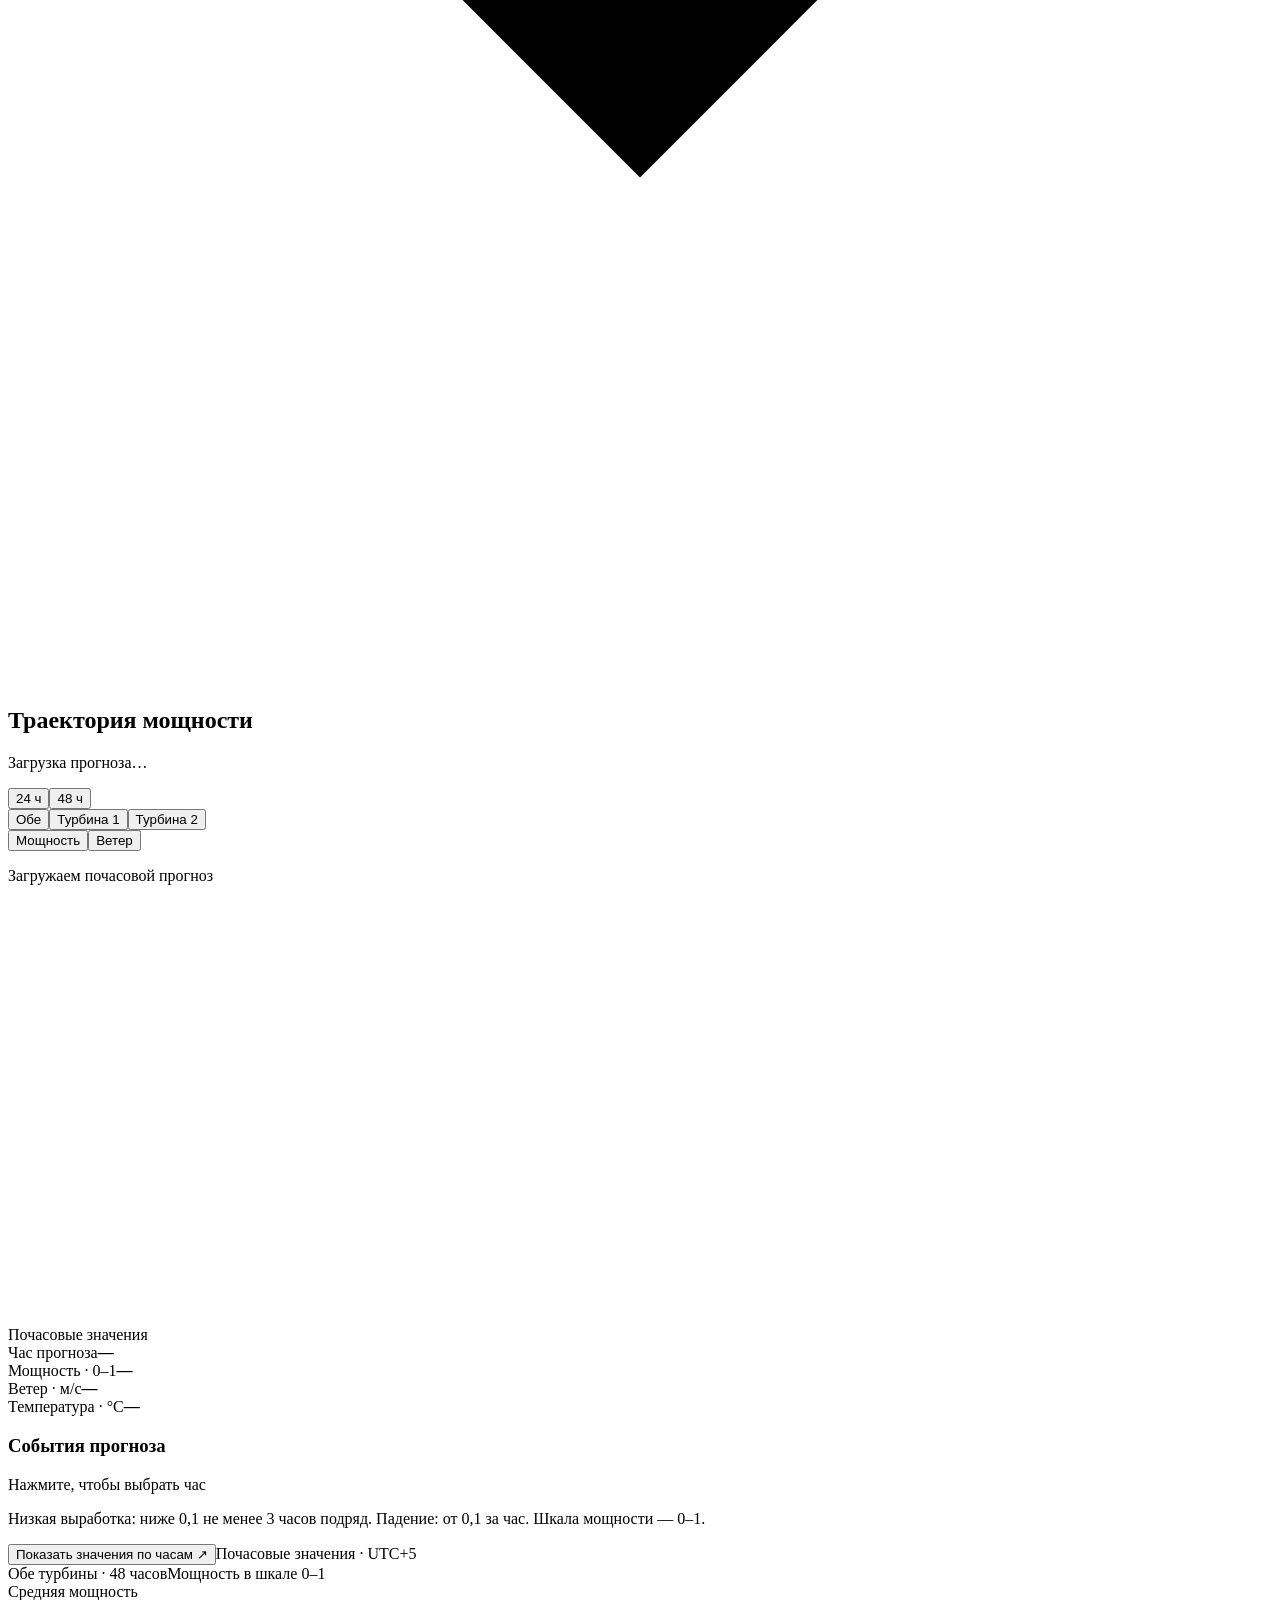
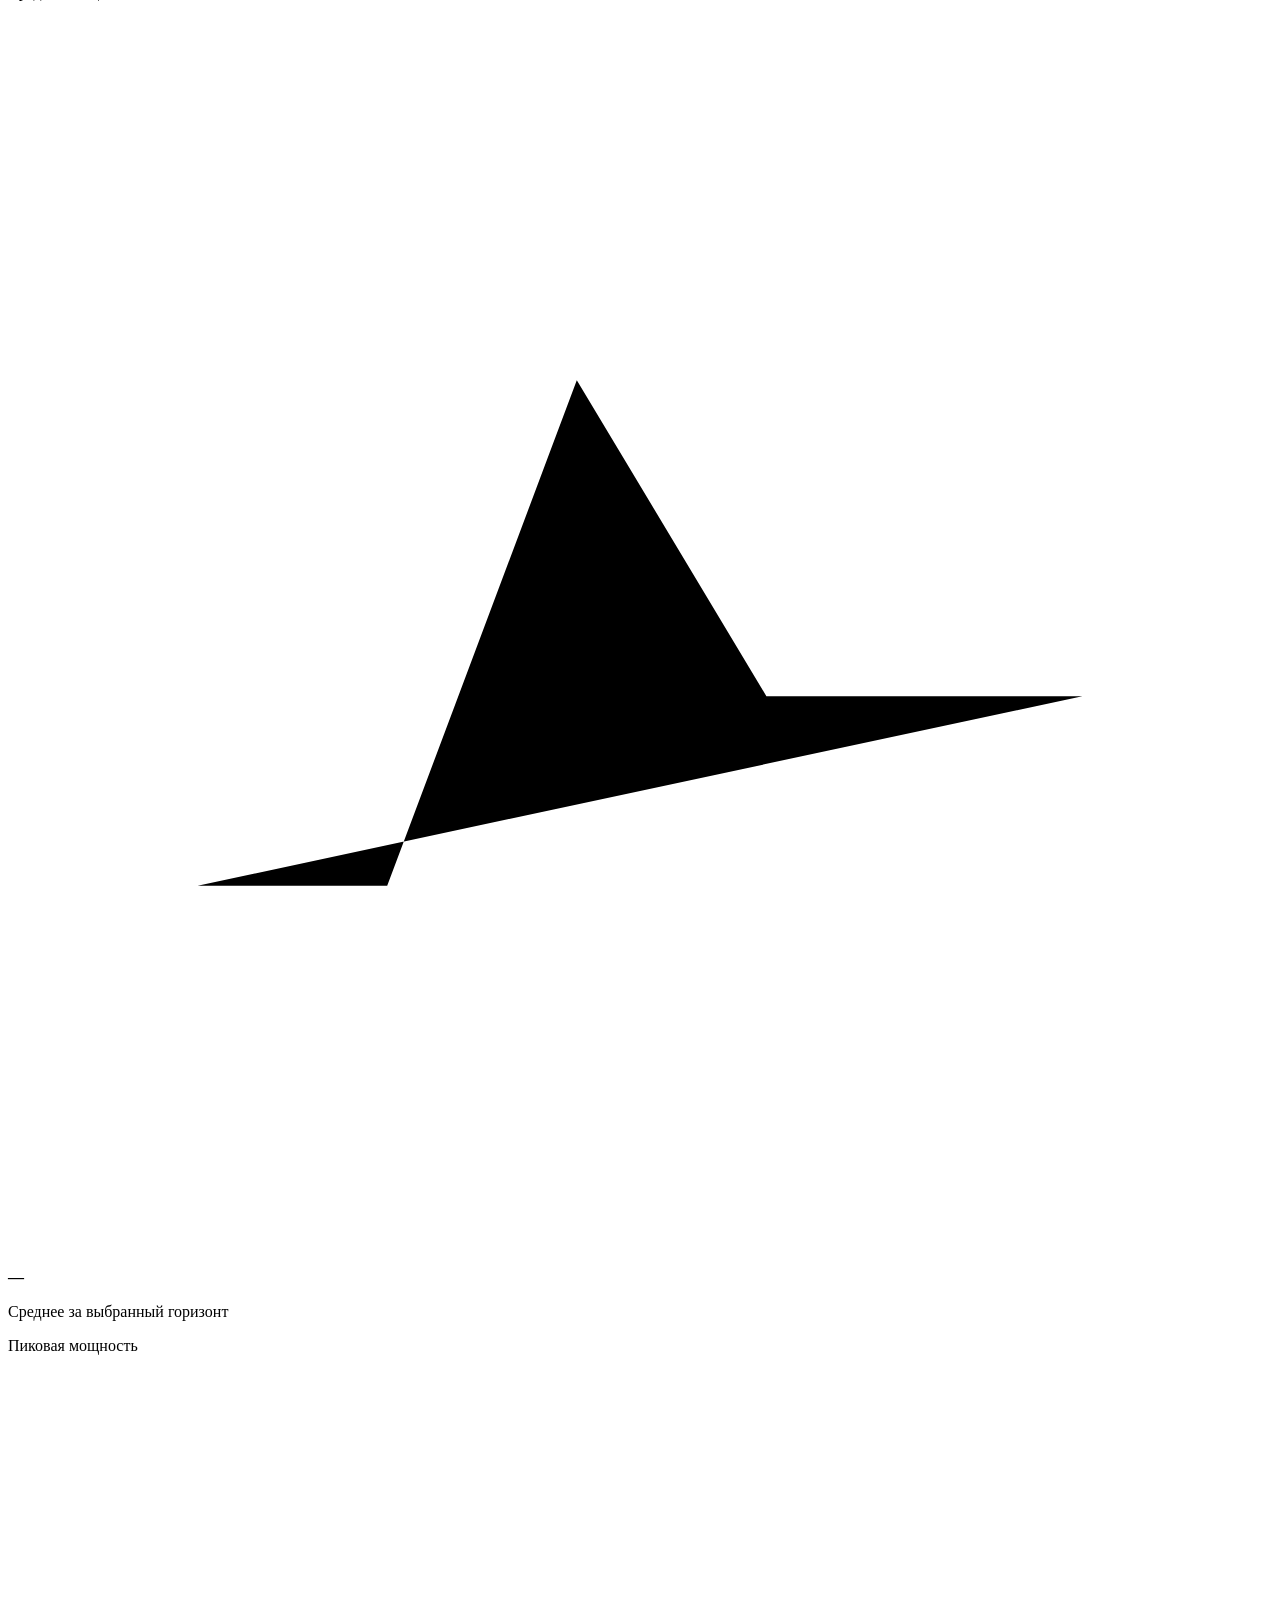
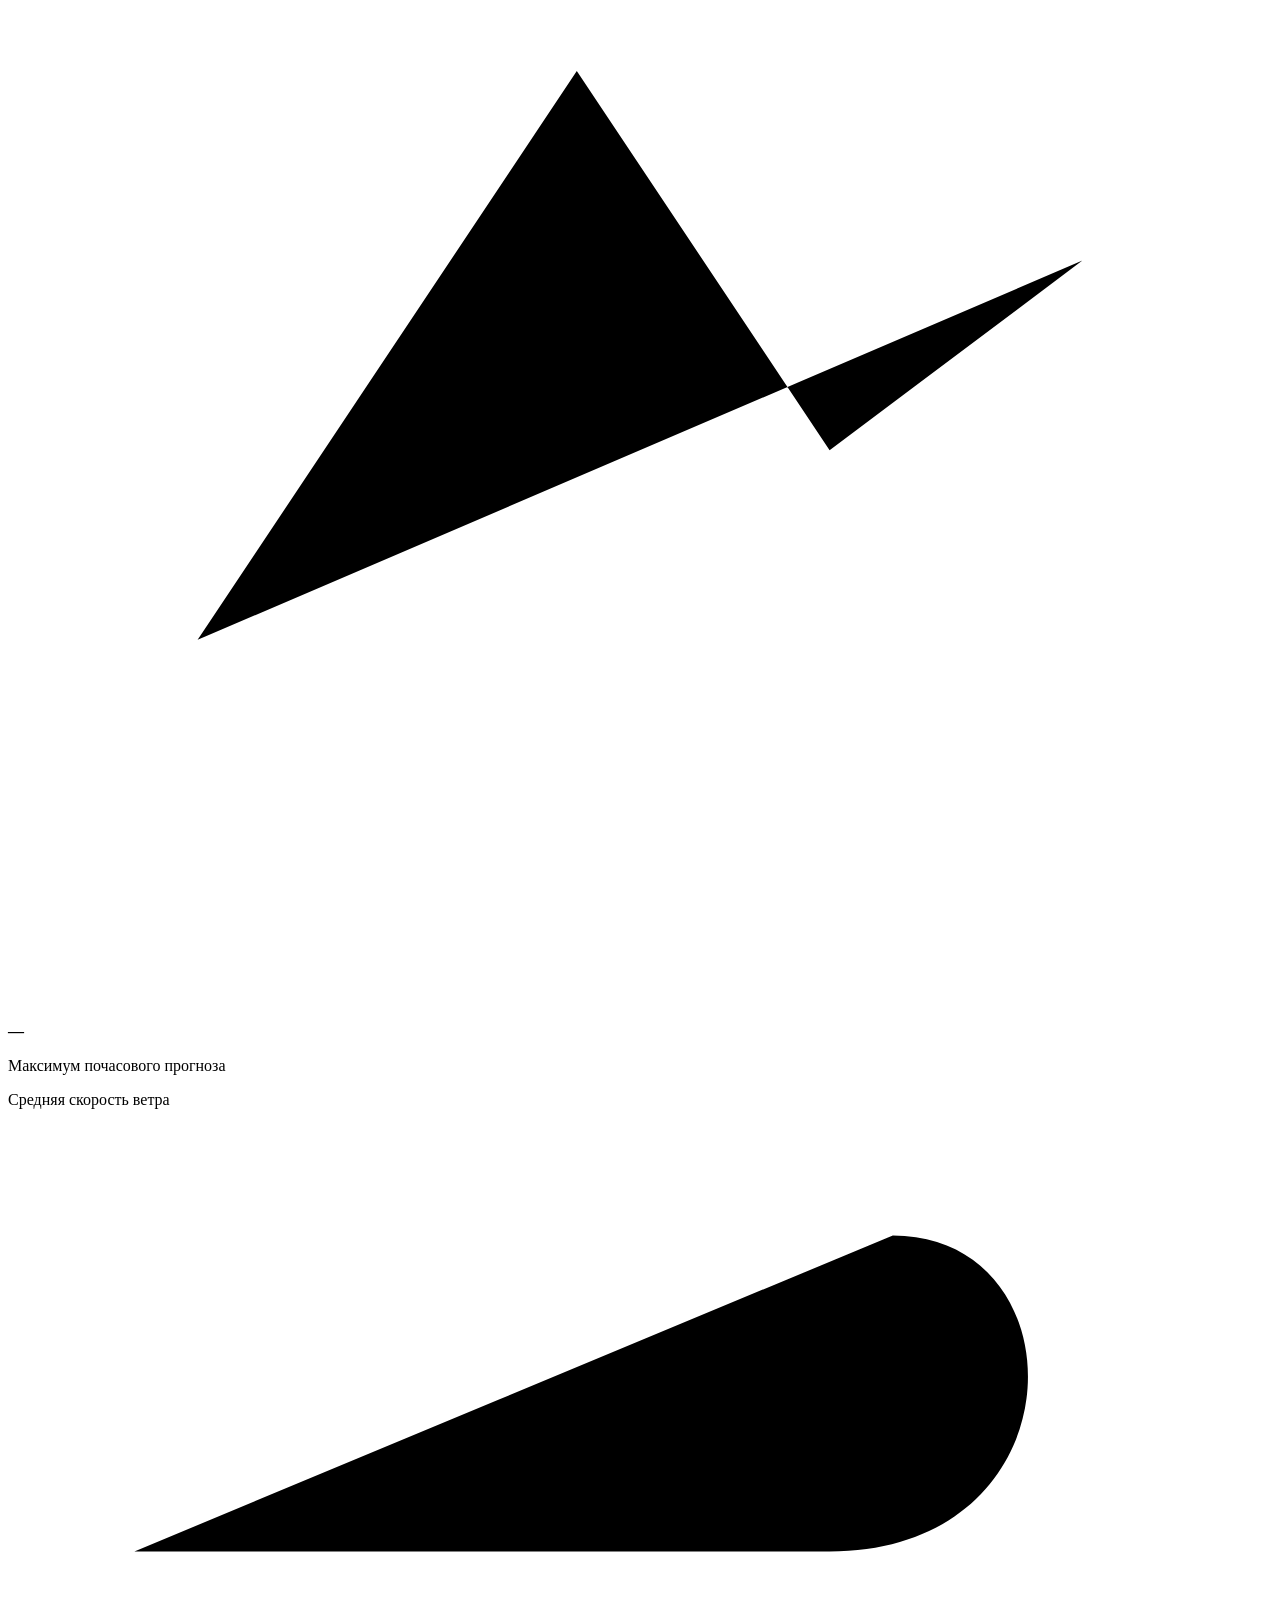
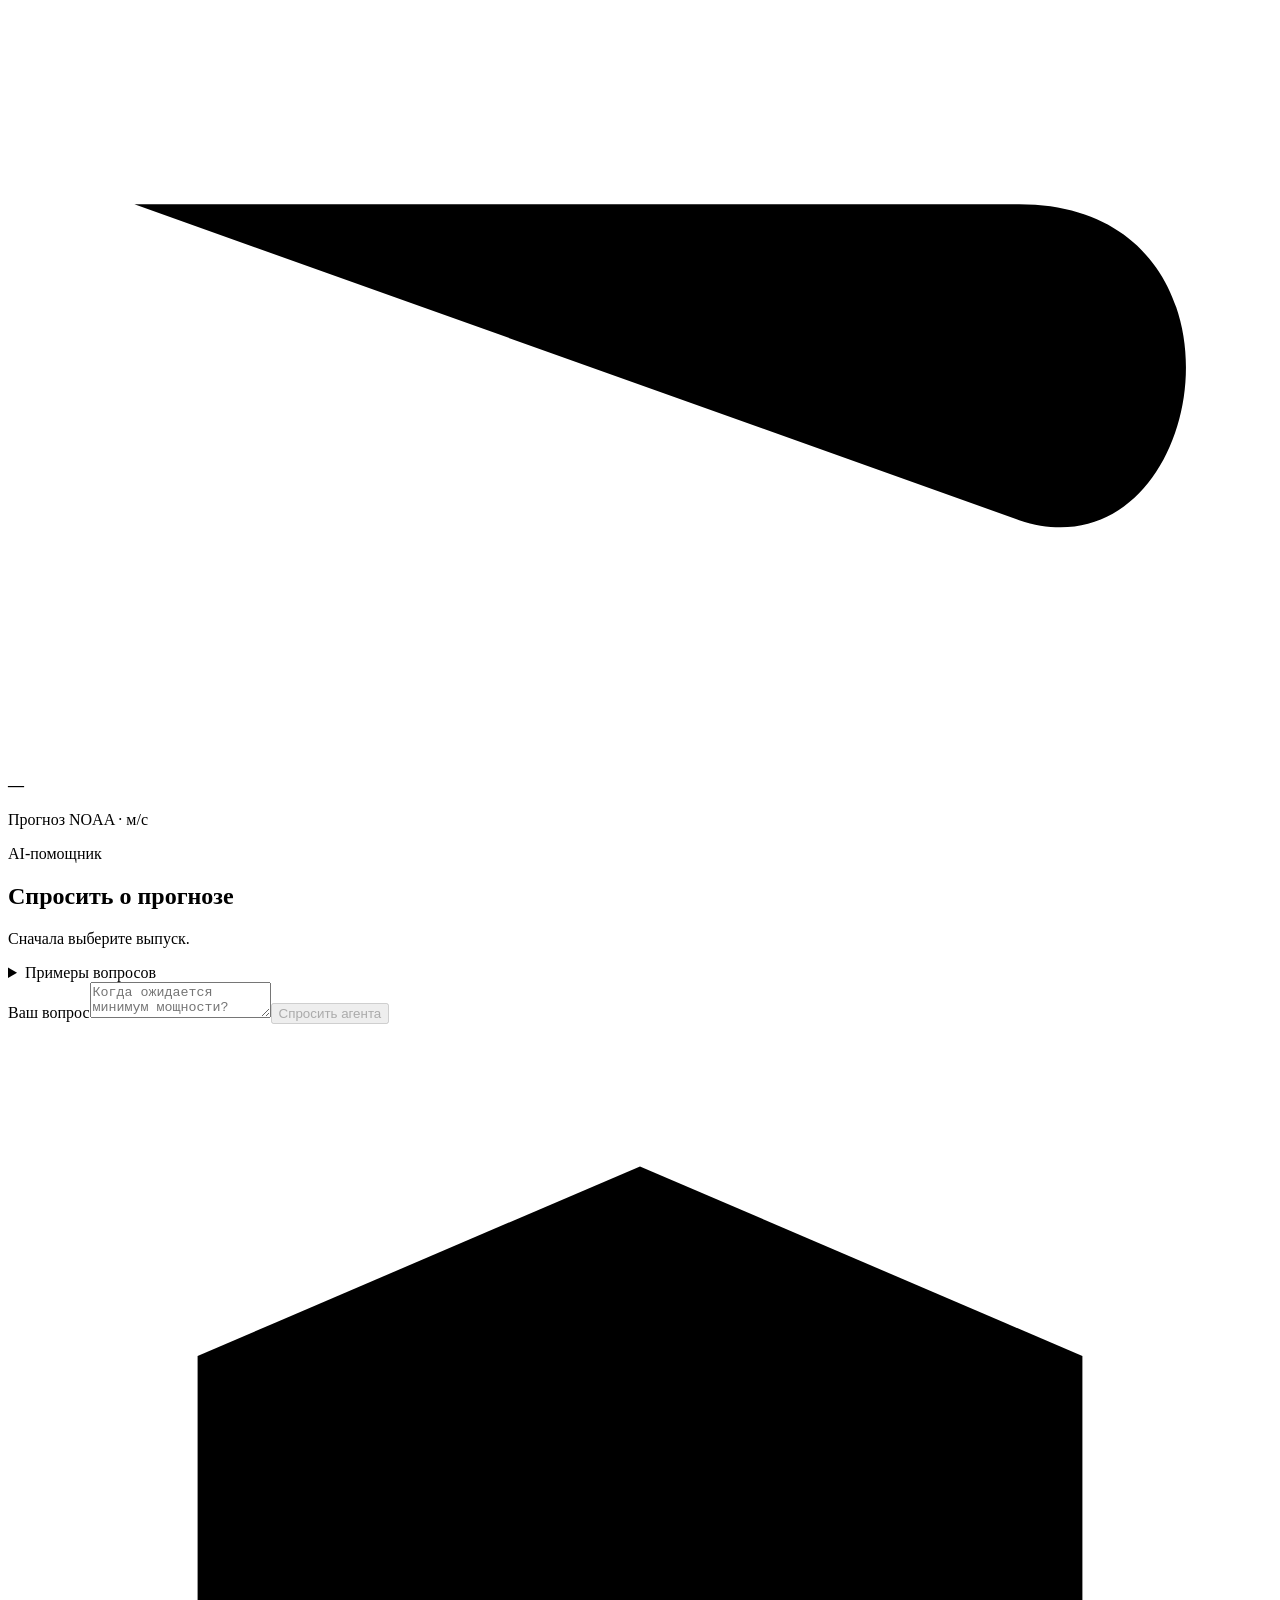
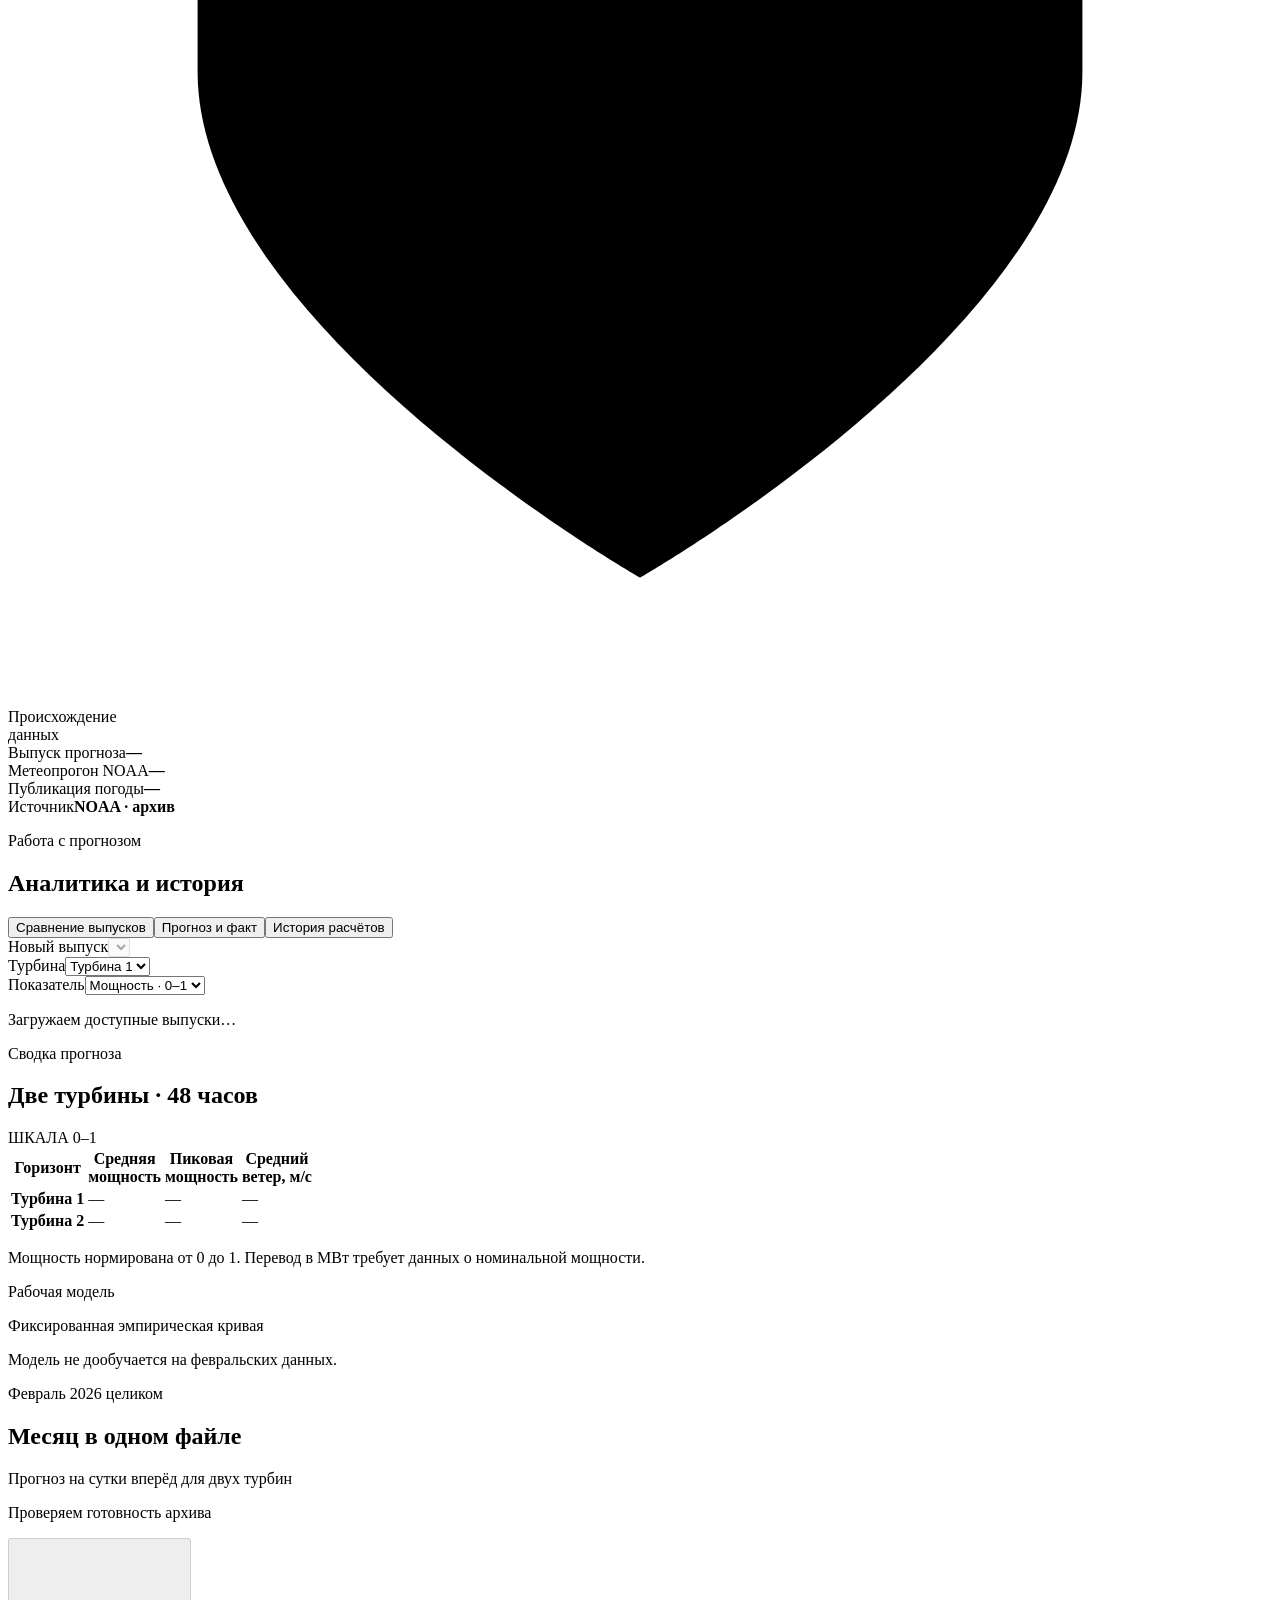
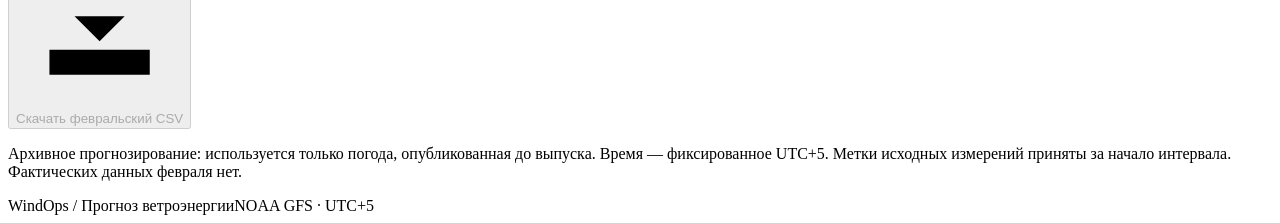
==== commit dddbe55d: "Improve WindOps dashboard and prepare Vercel deployment Increase forecast readability, prioritize th" ====
--- a/web/index.html
+++ b/web/index.html
@@ -15,11 +15,10 @@
   <div class="app-shell">
     <div class="main-shell">
       <header class="topbar">
-        <a class="brand" href="/" aria-label="WindOps — на главную"><svg class="brand-mark" viewBox="0 0 40 40" fill="none" aria-hidden="true"><path d="M20 20V5M20 20 7 27.5M20 20 33 27.5M20 23v12" stroke="currentColor" stroke-width="2" stroke-linecap="round"/><circle cx="20" cy="20" r="3.3" fill="currentColor"/></svg><span>WindOps</span></a>
-        <div class="topbar-meta"><span class="archive-context">Архив · февраль 2026</span><span class="provider-tag">NOAA GFS</span><span class="timezone">UTC+5</span></div>
+        <div class="topbar-heading"><a class="brand" href="/" aria-label="WindOps — на главную"><svg class="brand-mark" viewBox="0 0 40 40" fill="none" aria-hidden="true"><path d="M20 20V5M20 20 7 27.5M20 20 33 27.5M20 23v12" stroke="currentColor" stroke-width="2" stroke-linecap="round"/><circle cx="20" cy="20" r="3.3" fill="currentColor"/></svg><span>WindOps</span></a><h1>Прогноз выработки</h1></div>
+        <div class="topbar-meta"><div class="coverage" id="coverage"><span class="status-dot pending"></span><span id="coverage-text">Проверяем данные</span></div><span class="provider-tag">NOAA GFS</span><span class="timezone">UTC+5</span></div>
       </header>
       <main id="overview">
-        <div class="page-heading"><div><p class="eyebrow">Ветровая станция · две турбины</p><h1>Прогноз выработки</h1><p class="page-intro">От погодного прогноза до почасовой мощности.</p></div><div class="coverage" id="coverage"><span class="status-dot pending"></span><span id="coverage-text">Проверяем данные</span></div></div>
 
         <section class="control-panel" aria-label="Управление прогнозом">
           <div class="run-toolbar">
@@ -27,16 +26,34 @@
             <button class="primary-button" id="run-button" aria-describedby="run-help" disabled><svg viewBox="0 0 20 20" fill="none" aria-hidden="true"><path d="m7 4 7 6-7 6V4Z" fill="currentColor"/></svg><span>Рассчитать прогноз</span></button>
             <button class="secondary-button" id="download-button" disabled title="Полный прогноз на 48 часов для обеих турбин"><svg viewBox="0 0 20 20" aria-hidden="true"><path d="M10 3v9m-3-3 3 3 3-3M4 13v3h12v-3"/></svg>CSV · 48 ч · 2 турбины</button>
           </div>
-          <div class="toolbar-caption"><p id="run-help">Расчёт с AI-анализом · проверяем доступность OpenAI…</p><label class="refresh-option"><input type="checkbox" id="refresh-weather"> Обновить погоду NOAA</label></div>
+          <details class="run-options"><summary><span id="run-options-label">Параметры расчёта</span><svg viewBox="0 0 20 20" aria-hidden="true"><path d="m5 7 5 5 5-5"/></svg></summary><div class="toolbar-caption"><p id="run-help">Расчёт с AI-анализом · проверяем доступность OpenAI…</p><label class="refresh-option"><input type="checkbox" id="refresh-weather"> Обновить погоду NOAA</label></div></details>
         </section>
+        <details class="agent-section panel" id="agent" aria-labelledby="agent-title">
+          <summary class="agent-summary"><span class="agent-heading"><span class="agent-emblem" aria-hidden="true"><svg viewBox="0 0 24 24"><path d="m12 3 2.5 6.5L21 12l-6.5 2.5L12 21l-2.5-6.5L3 12l6.5-2.5Z"/></svg></span><span id="agent-title">Работа агента</span></span><span class="job-status" id="job-status" role="status">Готов к запуску</span><span class="agent-summary-action"><span>Этапы и AI-анализ</span><svg viewBox="0 0 20 20" aria-hidden="true"><path d="m5 7 5 5 5-5"/></svg></span></summary>
+          <div class="agent-body"><p class="agent-intro" id="agent-intro">Запустите расчёт, чтобы увидеть этапы обработки и анализ результата.</p>
+          <ol class="agent-steps" id="agent-steps">
+            <li data-step="get_weather" data-state="pending"><span class="step-marker" aria-hidden="true">1</span><div><div class="step-heading"><h3>Погода</h3><span class="step-state">Ожидает</span></div><p class="step-detail">Архивный прогноз NOAA</p></div></li>
+            <li data-step="validate_weather" data-state="pending"><span class="step-marker" aria-hidden="true">2</span><div><div class="step-heading"><h3>Проверка данных</h3><span class="step-state">Ожидает</span></div><p class="step-detail">Полнота и время публикации</p></div></li>
+            <li data-step="predict_power" data-state="pending"><span class="step-marker" aria-hidden="true">3</span><div><div class="step-heading"><h3>Прогноз мощности</h3><span class="step-state">Ожидает</span></div><p class="step-detail">Почасовой расчёт двух турбин</p></div></li>
+            <li data-step="analyze_forecast" data-state="pending"><span class="step-marker" aria-hidden="true">4</span><div><div class="step-heading"><h3>Анализ результата</h3><span class="step-state">Ожидает</span></div><p class="step-detail">Диапазоны и изменения мощности</p></div></li>
+          </ol>
+          <div class="explanation" id="explanation" hidden><p class="micro-label" id="explanation-label">Комментарий к прогнозу</p><p id="explanation-text" tabindex="0" aria-label="Анализ прогноза"></p></div>
+          <details class="technical-log"><summary>Журнал инструментов <span aria-hidden="true">⌄</span></summary><ol class="event-list" id="event-list"></ol><p class="log-note">Здесь появятся события текущего расчёта. Время — UTC+5.</p></details>
+          </div>
+        </details>
         <div class="alert" id="error-banner" role="alert" hidden><span id="error-message"></span><button id="retry-button" class="text-button">Повторить загрузку</button></div>
         <div class="snapshot-banner" id="snapshot-banner" hidden><span id="snapshot-label"></span><button class="text-button" id="snapshot-current">Вернуться к текущему прогнозу</button></div>
 
         <div class="workspace-grid">
-          <section class="question-panel panel" aria-labelledby="question-title">
-            <div class="question-heading"><p class="eyebrow">AI-помощник</p><h2 id="question-title">Спросить о прогнозе</h2></div>
-            <form class="question-form" id="question-form"><p id="question-context" class="question-context">Сначала выберите выпуск.</p><div class="question-suggestions"><button type="button" data-question="Когда ожидается минимальная мощность у каждой турбины?">Когда минимум?</button><button type="button" data-question="Чем отличаются прогнозы двух турбин?">Сравнить турбины</button><button type="button" data-question="Что изменилось по сравнению с предыдущим выпуском на общие часы?">Что изменилось?</button></div><label for="question-text">Ваш вопрос</label><textarea id="question-text" rows="2" aria-describedby="question-context" maxlength="1000" placeholder="Например, в какие часы ожидается падение мощности?" required></textarea><button id="ask-button" class="primary-button" disabled>Спросить агента</button><p id="question-status" class="question-context" role="status"></p><p id="question-error" class="inline-error" role="alert" hidden></p></form>
-            <div id="answer-panel" class="answer-panel" hidden><p class="micro-label">Ответ по выбранному прогнозу</p><p id="answer-text" tabindex="0"></p><p id="answer-sources" class="question-context"></p></div>
+          <section class="forecast-panel panel" id="forecast" aria-labelledby="forecast-title" aria-busy="true">
+            <div class="forecast-header"><div><h2 id="forecast-title">Траектория мощности</h2><p class="forecast-range mono" id="forecast-range">Загрузка прогноза…</p></div><div class="segmented horizon-selector" role="group" aria-label="Горизонт прогноза"><button data-horizon="24" aria-pressed="false">24 ч</button><button data-horizon="48" class="is-active" aria-pressed="true">48 ч</button></div></div>
+            <div class="chart-controls"><div class="segmented turbine-selector" role="group" aria-label="Турбина"><button data-turbine="both" class="is-active" aria-pressed="true" aria-label="Обе турбины">Обе</button><button data-turbine="1" aria-pressed="false">Турбина 1</button><button data-turbine="2" aria-pressed="false">Турбина 2</button></div><div class="metric-selector" role="group" aria-label="Показатель графика"><button class="is-active" data-metric="power" aria-pressed="true">Мощность</button><button data-metric="wind" aria-pressed="false">Ветер</button></div></div>
+            <div class="chart-container" id="chart-container"><div class="chart-placeholder" id="chart-placeholder"><span class="loading-spinner" aria-hidden="true"></span><p id="chart-placeholder-text">Загружаем почасовой прогноз</p></div><svg id="forecast-chart" viewBox="0 0 900 300" role="img" aria-labelledby="chart-title chart-description" hidden><title id="chart-title">Почасовой прогноз мощности</title><desc id="chart-description">Прогноз двух турбин на 48 часов.</desc></svg><div class="chart-tooltip" id="chart-tooltip" hidden></div></div>
+            <div class="chart-key"><div id="chart-legend" class="chart-legend"></div><span class="series-label" id="series-label">Почасовые значения</span></div>
+            <div class="hour-inspector"><div class="inspector-heading"><span>Час прогноза</span><strong id="inspector-time" class="mono">—</strong></div><div class="inspector-values"><div><span>Мощность · 0–1</span><strong id="inspector-power">—</strong></div><div><span>Ветер · м/с</span><strong id="inspector-wind">—</strong></div><div><span>Температура · °C</span><strong id="inspector-temperature">—</strong></div></div></div>
+            <div class="forecast-events"><div class="events-heading"><h3>События прогноза</h3><span>Нажмите, чтобы выбрать час</span></div><div id="forecast-events" class="event-cards"></div><p class="events-note">Низкая выработка: ниже 0,1 не менее 3 часов подряд. Падение: от 0,1 за час. Шкала мощности — 0–1.</p></div>
+            <div class="chart-access"><button class="text-button" id="table-toggle" aria-expanded="false" aria-controls="hourly-table">Показать значения по часам <span aria-hidden="true">↗</span></button><span id="chart-end-note">Почасовые значения · UTC+5</span></div>
+            <div class="hourly-table-wrapper" id="hourly-table" hidden><table><caption id="hourly-table-caption">Почасовые значения, UTC+5</caption><thead id="hourly-table-head"><tr><th scope="col">Время · UTC+5</th><th scope="col">Мощность · 0–1</th><th scope="col">Ветер · м/с</th><th scope="col">Температура · °C</th></tr></thead><tbody id="hourly-table-body"></tbody></table></div>
           </section>
 
         <section class="forecast-overview" aria-label="Сводка выбранного прогноза">
@@ -48,26 +65,10 @@
           </div>
         </section>
 
-          <section class="forecast-panel panel" id="forecast" aria-labelledby="forecast-title" aria-busy="true">
-            <div class="forecast-header"><div><h2 id="forecast-title">Траектория мощности</h2><p class="forecast-range mono" id="forecast-range">Загрузка прогноза…</p></div><div class="segmented horizon-selector" role="group" aria-label="Горизонт прогноза"><button data-horizon="24" aria-pressed="false">24 ч</button><button data-horizon="48" class="is-active" aria-pressed="true">48 ч</button></div></div>
-            <div class="chart-controls"><div class="segmented turbine-selector" role="group" aria-label="Турбина"><button data-turbine="both" class="is-active" aria-pressed="true">Обе турбины</button><button data-turbine="1" aria-pressed="false">Турбина 1</button><button data-turbine="2" aria-pressed="false">Турбина 2</button></div><div class="metric-selector" role="group" aria-label="Показатель графика"><button class="is-active" data-metric="power" aria-pressed="true">Мощность</button><button data-metric="wind" aria-pressed="false">Ветер</button></div></div>
-            <div class="chart-container" id="chart-container"><div class="chart-placeholder" id="chart-placeholder"><span class="loading-spinner" aria-hidden="true"></span><p id="chart-placeholder-text">Загружаем почасовой прогноз</p></div><svg id="forecast-chart" viewBox="0 0 900 300" role="img" aria-labelledby="chart-title chart-description" hidden><title id="chart-title">Почасовой прогноз мощности</title><desc id="chart-description">Прогноз двух турбин на 48 часов.</desc></svg><div class="chart-tooltip" id="chart-tooltip" hidden></div></div>
-            <div class="chart-key"><div id="chart-legend" class="chart-legend"></div><span class="series-label" id="series-label">Почасовые значения</span></div>
-            <div class="hour-inspector"><div class="inspector-heading"><span>Час прогноза</span><strong id="inspector-time" class="mono">—</strong></div><div class="inspector-values"><div><span>Мощность · 0–1</span><strong id="inspector-power">—</strong></div><div><span>Ветер · м/с</span><strong id="inspector-wind">—</strong></div><div><span>Температура · °C</span><strong id="inspector-temperature">—</strong></div></div></div>
-            <div class="forecast-events"><div class="events-heading"><h3>События прогноза</h3><span>Нажмите, чтобы выбрать час</span></div><div id="forecast-events" class="event-cards"></div><p class="events-note">Низкая выработка: ниже 0,1 не менее 3 часов подряд. Падение: от 0,1 за час. Шкала мощности — 0–1.</p></div>
-            <div class="chart-access"><button class="text-button" id="table-toggle" aria-expanded="false" aria-controls="hourly-table">Показать значения по часам <span aria-hidden="true">↗</span></button><span id="chart-end-note">Почасовые значения · UTC+5</span></div>
-            <div class="hourly-table-wrapper" id="hourly-table" hidden><table><caption id="hourly-table-caption">Почасовые значения, UTC+5</caption><thead id="hourly-table-head"><tr><th scope="col">Время · UTC+5</th><th scope="col">Мощность · 0–1</th><th scope="col">Ветер · м/с</th><th scope="col">Температура · °C</th></tr></thead><tbody id="hourly-table-body"></tbody></table></div>
-          </section>
-
-          <section class="agent-section panel" id="agent" aria-labelledby="agent-title"><div class="agent-heading"><div class="agent-emblem" aria-hidden="true"><svg viewBox="0 0 24 24"><path d="m12 3 2.5 6.5L21 12l-6.5 2.5L12 21l-2.5-6.5L3 12l6.5-2.5Z"/></svg></div><div><p class="eyebrow">От погоды к прогнозу</p><h2 id="agent-title">Работа агента</h2></div></div><span class="job-status" id="job-status" role="status">Готов к запуску</span><p class="agent-intro" id="agent-intro">Запустите расчёт, чтобы увидеть этапы обработки и анализ результата.</p>
-            <ol class="agent-steps" id="agent-steps">
-              <li data-step="get_weather" data-state="pending"><span class="step-marker" aria-hidden="true">1</span><div><div class="step-heading"><h3>Погода</h3><span class="step-state">Ожидает</span></div><p class="step-detail">Архивный прогноз NOAA</p></div></li>
-              <li data-step="validate_weather" data-state="pending"><span class="step-marker" aria-hidden="true">2</span><div><div class="step-heading"><h3>Проверка данных</h3><span class="step-state">Ожидает</span></div><p class="step-detail">Полнота и время публикации</p></div></li>
-              <li data-step="predict_power" data-state="pending"><span class="step-marker" aria-hidden="true">3</span><div><div class="step-heading"><h3>Прогноз мощности</h3><span class="step-state">Ожидает</span></div><p class="step-detail">Почасовой расчёт двух турбин</p></div></li>
-              <li data-step="analyze_forecast" data-state="pending"><span class="step-marker" aria-hidden="true">4</span><div><div class="step-heading"><h3>Анализ результата</h3><span class="step-state">Ожидает</span></div><p class="step-detail">Диапазоны и изменения мощности</p></div></li>
-            </ol>
-            <div class="explanation" id="explanation" hidden><p class="micro-label" id="explanation-label">Комментарий к прогнозу</p><p id="explanation-text" tabindex="0" aria-label="Анализ прогноза"></p></div>
-            <details class="technical-log"><summary>Журнал инструментов <span aria-hidden="true">⌄</span></summary><ol class="event-list" id="event-list"></ol><p class="log-note">Здесь появятся события текущего расчёта. Время — UTC+5.</p></details>
+          <section class="question-panel panel" aria-labelledby="question-title">
+            <div class="question-heading"><p class="eyebrow">AI-помощник</p><h2 id="question-title">Спросить о прогнозе</h2></div>
+            <form class="question-form" id="question-form"><p id="question-context" class="question-context">Сначала выберите выпуск.</p><details class="question-examples"><summary>Примеры вопросов</summary><div class="question-suggestions"><button type="button" data-question="Когда ожидается минимальная мощность у каждой турбины?">Когда минимум?</button><button type="button" data-question="Чем отличаются прогнозы двух турбин?">Сравнить турбины</button><button type="button" data-question="Что изменилось по сравнению с предыдущим выпуском на общие часы?">Что изменилось?</button></div></details><label for="question-text">Ваш вопрос</label><textarea id="question-text" rows="2" aria-describedby="question-context" maxlength="1000" placeholder="Когда ожидается минимум мощности?" required></textarea><button id="ask-button" class="primary-button" disabled>Спросить агента</button><p id="question-status" class="question-context" role="status"></p><p id="question-error" class="inline-error" role="alert" hidden></p></form>
+            <div id="answer-panel" class="answer-panel" role="region" tabindex="0" aria-labelledby="answer-title" hidden><p class="micro-label" id="answer-title">Ответ по выбранному прогнозу</p><p id="answer-text"></p><p id="answer-sources" class="question-context"></p></div>
           </section>
         </div>
 
